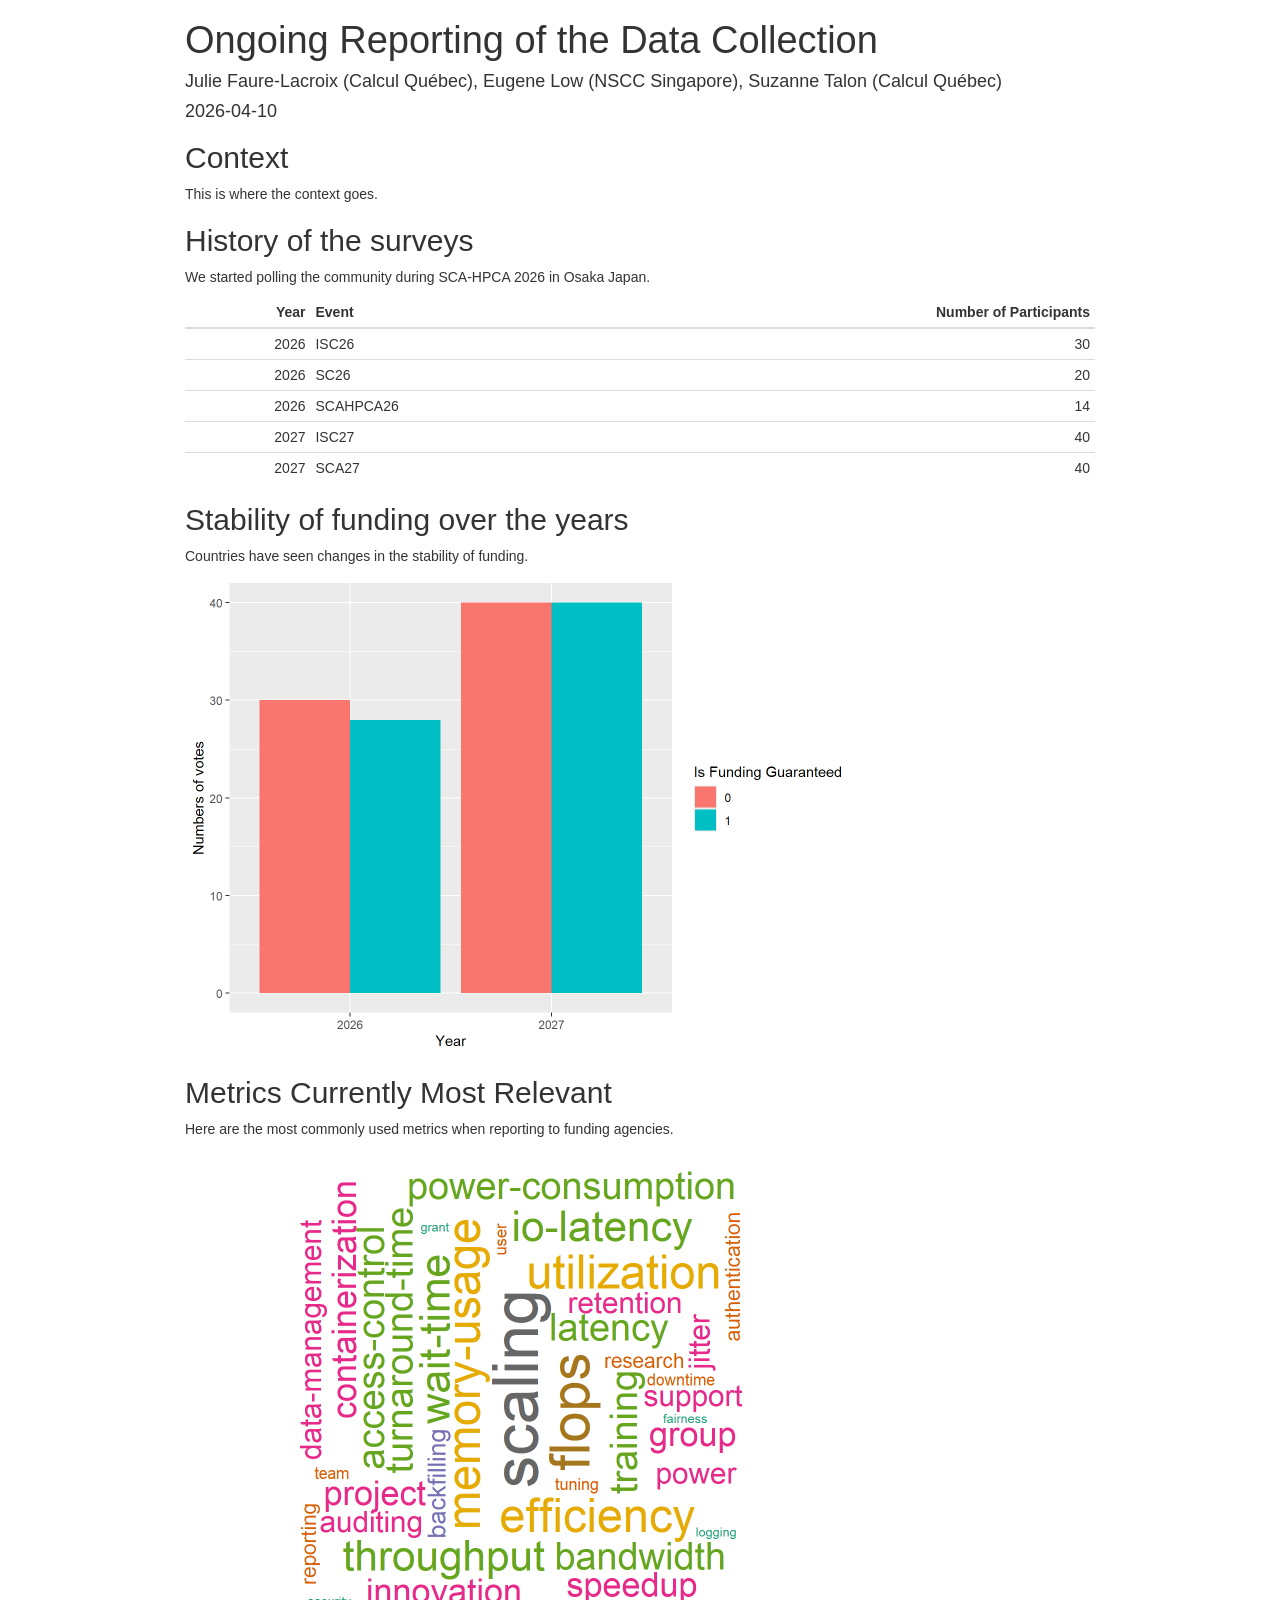
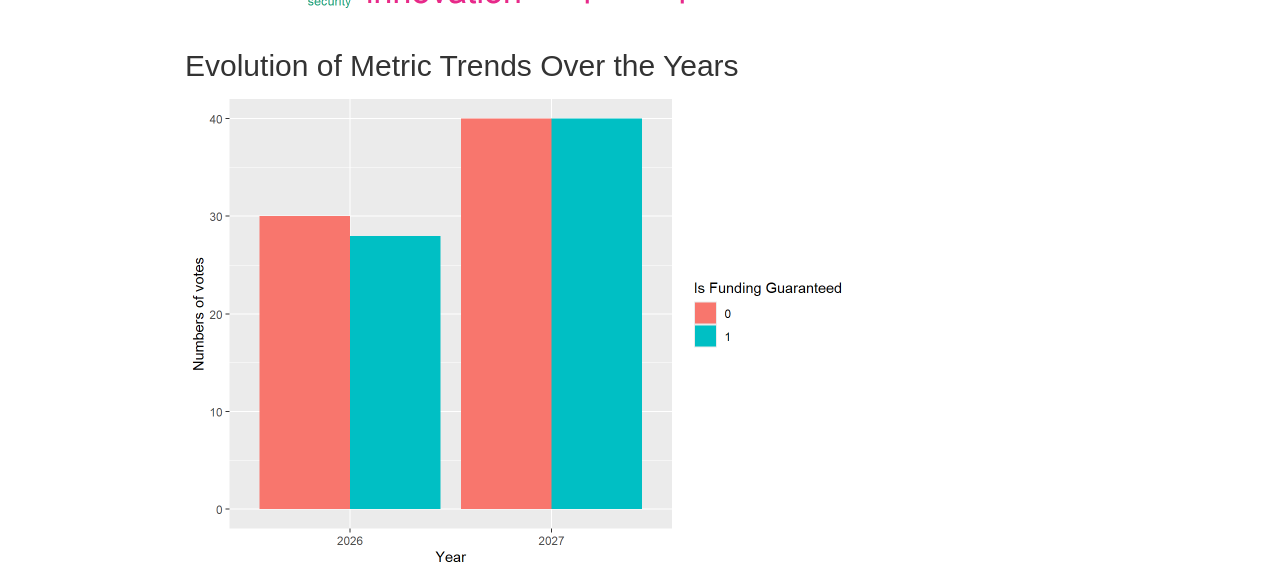
==== report.html @ c914210f "Create report.html report.html is automatically created when knitting the Rmarkdown file." ====
<!DOCTYPE html>

<html>

<head>

<meta charset="utf-8" />
<meta name="generator" content="pandoc" />
<meta http-equiv="X-UA-Compatible" content="IE=EDGE" />


<meta name="author" content="Julie Faure-Lacroix (Calcul Québec), Eugene Low (NSCC Singapore), Suzanne Talon (Calcul Québec)" />

<meta name="date" content="2026-04-10" />

<title>Ongoing Reporting of the Data Collection</title>

<script>// Pandoc 2.9 adds attributes on both header and div. We remove the former (to
// be compatible with the behavior of Pandoc < 2.8).
document.addEventListener('DOMContentLoaded', function(e) {
  var hs = document.querySelectorAll("div.section[class*='level'] > :first-child");
  var i, h, a;
  for (i = 0; i < hs.length; i++) {
    h = hs[i];
    if (!/^h[1-6]$/i.test(h.tagName)) continue;  // it should be a header h1-h6
    a = h.attributes;
    while (a.length > 0) h.removeAttribute(a[0].name);
  }
});
</script>
<script>/*! jQuery v3.6.0 | (c) OpenJS Foundation and other contributors | jquery.org/license */
!function(e,t){"use strict";"object"==typeof module&&"object"==typeof module.exports?module.exports=e.document?t(e,!0):function(e){if(!e.document)throw new Error("jQuery requires a window with a document");return t(e)}:t(e)}("undefined"!=typeof window?window:this,function(C,e){"use strict";var t=[],r=Object.getPrototypeOf,s=t.slice,g=t.flat?function(e){return t.flat.call(e)}:function(e){return t.concat.apply([],e)},u=t.push,i=t.indexOf,n={},o=n.toString,v=n.hasOwnProperty,a=v.toString,l=a.call(Object),y={},m=function(e){return"function"==typeof e&&"number"!=typeof e.nodeType&&"function"!=typeof e.item},x=function(e){return null!=e&&e===e.window},E=C.document,c={type:!0,src:!0,nonce:!0,noModule:!0};function b(e,t,n){var r,i,o=(n=n||E).createElement("script");if(o.text=e,t)for(r in c)(i=t[r]||t.getAttribute&&t.getAttribute(r))&&o.setAttribute(r,i);n.head.appendChild(o).parentNode.removeChild(o)}function w(e){return null==e?e+"":"object"==typeof e||"function"==typeof e?n[o.call(e)]||"object":typeof e}var f="3.6.0",S=function(e,t){return new S.fn.init(e,t)};function p(e){var t=!!e&&"length"in e&&e.length,n=w(e);return!m(e)&&!x(e)&&("array"===n||0===t||"number"==typeof t&&0<t&&t-1 in e)}S.fn=S.prototype={jquery:f,constructor:S,length:0,toArray:function(){return s.call(this)},get:function(e){return null==e?s.call(this):e<0?this[e+this.length]:this[e]},pushStack:function(e){var t=S.merge(this.constructor(),e);return t.prevObject=this,t},each:function(e){return S.each(this,e)},map:function(n){return this.pushStack(S.map(this,function(e,t){return n.call(e,t,e)}))},slice:function(){return this.pushStack(s.apply(this,arguments))},first:function(){return this.eq(0)},last:function(){return this.eq(-1)},even:function(){return this.pushStack(S.grep(this,function(e,t){return(t+1)%2}))},odd:function(){return this.pushStack(S.grep(this,function(e,t){return t%2}))},eq:function(e){var t=this.length,n=+e+(e<0?t:0);return this.pushStack(0<=n&&n<t?[this[n]]:[])},end:function(){return this.prevObject||this.constructor()},push:u,sort:t.sort,splice:t.splice},S.extend=S.fn.extend=function(){var e,t,n,r,i,o,a=arguments[0]||{},s=1,u=arguments.length,l=!1;for("boolean"==typeof a&&(l=a,a=arguments[s]||{},s++),"object"==typeof a||m(a)||(a={}),s===u&&(a=this,s--);s<u;s++)if(null!=(e=arguments[s]))for(t in e)r=e[t],"__proto__"!==t&&a!==r&&(l&&r&&(S.isPlainObject(r)||(i=Array.isArray(r)))?(n=a[t],o=i&&!Array.isArray(n)?[]:i||S.isPlainObject(n)?n:{},i=!1,a[t]=S.extend(l,o,r)):void 0!==r&&(a[t]=r));return a},S.extend({expando:"jQuery"+(f+Math.random()).replace(/\D/g,""),isReady:!0,error:function(e){throw new Error(e)},noop:function(){},isPlainObject:function(e){var t,n;return!(!e||"[object Object]"!==o.call(e))&&(!(t=r(e))||"function"==typeof(n=v.call(t,"constructor")&&t.constructor)&&a.call(n)===l)},isEmptyObject:function(e){var t;for(t in e)return!1;return!0},globalEval:function(e,t,n){b(e,{nonce:t&&t.nonce},n)},each:function(e,t){var n,r=0;if(p(e)){for(n=e.length;r<n;r++)if(!1===t.call(e[r],r,e[r]))break}else for(r in e)if(!1===t.call(e[r],r,e[r]))break;return e},makeArray:function(e,t){var n=t||[];return null!=e&&(p(Object(e))?S.merge(n,"string"==typeof e?[e]:e):u.call(n,e)),n},inArray:function(e,t,n){return null==t?-1:i.call(t,e,n)},merge:function(e,t){for(var n=+t.length,r=0,i=e.length;r<n;r++)e[i++]=t[r];return e.length=i,e},grep:function(e,t,n){for(var r=[],i=0,o=e.length,a=!n;i<o;i++)!t(e[i],i)!==a&&r.push(e[i]);return r},map:function(e,t,n){var r,i,o=0,a=[];if(p(e))for(r=e.length;o<r;o++)null!=(i=t(e[o],o,n))&&a.push(i);else for(o in e)null!=(i=t(e[o],o,n))&&a.push(i);return g(a)},guid:1,support:y}),"function"==typeof Symbol&&(S.fn[Symbol.iterator]=t[Symbol.iterator]),S.each("Boolean Number String Function Array Date RegExp Object Error Symbol".split(" "),function(e,t){n["[object "+t+"]"]=t.toLowerCase()});var d=function(n){var e,d,b,o,i,h,f,g,w,u,l,T,C,a,E,v,s,c,y,S="sizzle"+1*new Date,p=n.document,k=0,r=0,m=ue(),x=ue(),A=ue(),N=ue(),j=function(e,t){return e===t&&(l=!0),0},D={}.hasOwnProperty,t=[],q=t.pop,L=t.push,H=t.push,O=t.slice,P=function(e,t){for(var n=0,r=e.length;n<r;n++)if(e[n]===t)return n;return-1},R="checked|selected|async|autofocus|autoplay|controls|defer|disabled|hidden|ismap|loop|multiple|open|readonly|required|scoped",M="[\\x20\\t\\r\\n\\f]",I="(?:\\\\[\\da-fA-F]{1,6}"+M+"?|\\\\[^\\r\\n\\f]|[\\w-]|[^\0-\\x7f])+",W="\\["+M+"*("+I+")(?:"+M+"*([*^$|!~]?=)"+M+"*(?:'((?:\\\\.|[^\\\\'])*)'|\"((?:\\\\.|[^\\\\\"])*)\"|("+I+"))|)"+M+"*\\]",F=":("+I+")(?:\\((('((?:\\\\.|[^\\\\'])*)'|\"((?:\\\\.|[^\\\\\"])*)\")|((?:\\\\.|[^\\\\()[\\]]|"+W+")*)|.*)\\)|)",B=new RegExp(M+"+","g"),$=new RegExp("^"+M+"+|((?:^|[^\\\\])(?:\\\\.)*)"+M+"+$","g"),_=new RegExp("^"+M+"*,"+M+"*"),z=new RegExp("^"+M+"*([>+~]|"+M+")"+M+"*"),U=new RegExp(M+"|>"),X=new RegExp(F),V=new RegExp("^"+I+"$"),G={ID:new RegExp("^#("+I+")"),CLASS:new RegExp("^\\.("+I+")"),TAG:new RegExp("^("+I+"|[*])"),ATTR:new RegExp("^"+W),PSEUDO:new RegExp("^"+F),CHILD:new RegExp("^:(only|first|last|nth|nth-last)-(child|of-type)(?:\\("+M+"*(even|odd|(([+-]|)(\\d*)n|)"+M+"*(?:([+-]|)"+M+"*(\\d+)|))"+M+"*\\)|)","i"),bool:new RegExp("^(?:"+R+")$","i"),needsContext:new RegExp("^"+M+"*[>+~]|:(even|odd|eq|gt|lt|nth|first|last)(?:\\("+M+"*((?:-\\d)?\\d*)"+M+"*\\)|)(?=[^-]|$)","i")},Y=/HTML$/i,Q=/^(?:input|select|textarea|button)$/i,J=/^h\d$/i,K=/^[^{]+\{\s*\[native \w/,Z=/^(?:#([\w-]+)|(\w+)|\.([\w-]+))$/,ee=/[+~]/,te=new RegExp("\\\\[\\da-fA-F]{1,6}"+M+"?|\\\\([^\\r\\n\\f])","g"),ne=function(e,t){var n="0x"+e.slice(1)-65536;return t||(n<0?String.fromCharCode(n+65536):String.fromCharCode(n>>10|55296,1023&n|56320))},re=/([\0-\x1f\x7f]|^-?\d)|^-$|[^\0-\x1f\x7f-\uFFFF\w-]/g,ie=function(e,t){return t?"\0"===e?"\ufffd":e.slice(0,-1)+"\\"+e.charCodeAt(e.length-1).toString(16)+" ":"\\"+e},oe=function(){T()},ae=be(function(e){return!0===e.disabled&&"fieldset"===e.nodeName.toLowerCase()},{dir:"parentNode",next:"legend"});try{H.apply(t=O.call(p.childNodes),p.childNodes),t[p.childNodes.length].nodeType}catch(e){H={apply:t.length?function(e,t){L.apply(e,O.call(t))}:function(e,t){var n=e.length,r=0;while(e[n++]=t[r++]);e.length=n-1}}}function se(t,e,n,r){var i,o,a,s,u,l,c,f=e&&e.ownerDocument,p=e?e.nodeType:9;if(n=n||[],"string"!=typeof t||!t||1!==p&&9!==p&&11!==p)return n;if(!r&&(T(e),e=e||C,E)){if(11!==p&&(u=Z.exec(t)))if(i=u[1]){if(9===p){if(!(a=e.getElementById(i)))return n;if(a.id===i)return n.push(a),n}else if(f&&(a=f.getElementById(i))&&y(e,a)&&a.id===i)return n.push(a),n}else{if(u[2])return H.apply(n,e.getElementsByTagName(t)),n;if((i=u[3])&&d.getElementsByClassName&&e.getElementsByClassName)return H.apply(n,e.getElementsByClassName(i)),n}if(d.qsa&&!N[t+" "]&&(!v||!v.test(t))&&(1!==p||"object"!==e.nodeName.toLowerCase())){if(c=t,f=e,1===p&&(U.test(t)||z.test(t))){(f=ee.test(t)&&ye(e.parentNode)||e)===e&&d.scope||((s=e.getAttribute("id"))?s=s.replace(re,ie):e.setAttribute("id",s=S)),o=(l=h(t)).length;while(o--)l[o]=(s?"#"+s:":scope")+" "+xe(l[o]);c=l.join(",")}try{return H.apply(n,f.querySelectorAll(c)),n}catch(e){N(t,!0)}finally{s===S&&e.removeAttribute("id")}}}return g(t.replace($,"$1"),e,n,r)}function ue(){var r=[];return function e(t,n){return r.push(t+" ")>b.cacheLength&&delete e[r.shift()],e[t+" "]=n}}function le(e){return e[S]=!0,e}function ce(e){var t=C.createElement("fieldset");try{return!!e(t)}catch(e){return!1}finally{t.parentNode&&t.parentNode.removeChild(t),t=null}}function fe(e,t){var n=e.split("|"),r=n.length;while(r--)b.attrHandle[n[r]]=t}function pe(e,t){var n=t&&e,r=n&&1===e.nodeType&&1===t.nodeType&&e.sourceIndex-t.sourceIndex;if(r)return r;if(n)while(n=n.nextSibling)if(n===t)return-1;return e?1:-1}function de(t){return function(e){return"input"===e.nodeName.toLowerCase()&&e.type===t}}function he(n){return function(e){var t=e.nodeName.toLowerCase();return("input"===t||"button"===t)&&e.type===n}}function ge(t){return function(e){return"form"in e?e.parentNode&&!1===e.disabled?"label"in e?"label"in e.parentNode?e.parentNode.disabled===t:e.disabled===t:e.isDisabled===t||e.isDisabled!==!t&&ae(e)===t:e.disabled===t:"label"in e&&e.disabled===t}}function ve(a){return le(function(o){return o=+o,le(function(e,t){var n,r=a([],e.length,o),i=r.length;while(i--)e[n=r[i]]&&(e[n]=!(t[n]=e[n]))})})}function ye(e){return e&&"undefined"!=typeof e.getElementsByTagName&&e}for(e in d=se.support={},i=se.isXML=function(e){var t=e&&e.namespaceURI,n=e&&(e.ownerDocument||e).documentElement;return!Y.test(t||n&&n.nodeName||"HTML")},T=se.setDocument=function(e){var t,n,r=e?e.ownerDocument||e:p;return r!=C&&9===r.nodeType&&r.documentElement&&(a=(C=r).documentElement,E=!i(C),p!=C&&(n=C.defaultView)&&n.top!==n&&(n.addEventListener?n.addEventListener("unload",oe,!1):n.attachEvent&&n.attachEvent("onunload",oe)),d.scope=ce(function(e){return a.appendChild(e).appendChild(C.createElement("div")),"undefined"!=typeof e.querySelectorAll&&!e.querySelectorAll(":scope fieldset div").length}),d.attributes=ce(function(e){return e.className="i",!e.getAttribute("className")}),d.getElementsByTagName=ce(function(e){return e.appendChild(C.createComment("")),!e.getElementsByTagName("*").length}),d.getElementsByClassName=K.test(C.getElementsByClassName),d.getById=ce(function(e){return a.appendChild(e).id=S,!C.getElementsByName||!C.getElementsByName(S).length}),d.getById?(b.filter.ID=function(e){var t=e.replace(te,ne);return function(e){return e.getAttribute("id")===t}},b.find.ID=function(e,t){if("undefined"!=typeof t.getElementById&&E){var n=t.getElementById(e);return n?[n]:[]}}):(b.filter.ID=function(e){var n=e.replace(te,ne);return function(e){var t="undefined"!=typeof e.getAttributeNode&&e.getAttributeNode("id");return t&&t.value===n}},b.find.ID=function(e,t){if("undefined"!=typeof t.getElementById&&E){var n,r,i,o=t.getElementById(e);if(o){if((n=o.getAttributeNode("id"))&&n.value===e)return[o];i=t.getElementsByName(e),r=0;while(o=i[r++])if((n=o.getAttributeNode("id"))&&n.value===e)return[o]}return[]}}),b.find.TAG=d.getElementsByTagName?function(e,t){return"undefined"!=typeof t.getElementsByTagName?t.getElementsByTagName(e):d.qsa?t.querySelectorAll(e):void 0}:function(e,t){var n,r=[],i=0,o=t.getElementsByTagName(e);if("*"===e){while(n=o[i++])1===n.nodeType&&r.push(n);return r}return o},b.find.CLASS=d.getElementsByClassName&&function(e,t){if("undefined"!=typeof t.getElementsByClassName&&E)return t.getElementsByClassName(e)},s=[],v=[],(d.qsa=K.test(C.querySelectorAll))&&(ce(function(e){var t;a.appendChild(e).innerHTML="<a id='"+S+"'></a><select id='"+S+"-\r\\' msallowcapture=''><option selected=''></option></select>",e.querySelectorAll("[msallowcapture^='']").length&&v.push("[*^$]="+M+"*(?:''|\"\")"),e.querySelectorAll("[selected]").length||v.push("\\["+M+"*(?:value|"+R+")"),e.querySelectorAll("[id~="+S+"-]").length||v.push("~="),(t=C.createElement("input")).setAttribute("name",""),e.appendChild(t),e.querySelectorAll("[name='']").length||v.push("\\["+M+"*name"+M+"*="+M+"*(?:''|\"\")"),e.querySelectorAll(":checked").length||v.push(":checked"),e.querySelectorAll("a#"+S+"+*").length||v.push(".#.+[+~]"),e.querySelectorAll("\\\f"),v.push("[\\r\\n\\f]")}),ce(function(e){e.innerHTML="<a href='' disabled='disabled'></a><select disabled='disabled'><option/></select>";var t=C.createElement("input");t.setAttribute("type","hidden"),e.appendChild(t).setAttribute("name","D"),e.querySelectorAll("[name=d]").length&&v.push("name"+M+"*[*^$|!~]?="),2!==e.querySelectorAll(":enabled").length&&v.push(":enabled",":disabled"),a.appendChild(e).disabled=!0,2!==e.querySelectorAll(":disabled").length&&v.push(":enabled",":disabled"),e.querySelectorAll("*,:x"),v.push(",.*:")})),(d.matchesSelector=K.test(c=a.matches||a.webkitMatchesSelector||a.mozMatchesSelector||a.oMatchesSelector||a.msMatchesSelector))&&ce(function(e){d.disconnectedMatch=c.call(e,"*"),c.call(e,"[s!='']:x"),s.push("!=",F)}),v=v.length&&new RegExp(v.join("|")),s=s.length&&new RegExp(s.join("|")),t=K.test(a.compareDocumentPosition),y=t||K.test(a.contains)?function(e,t){var n=9===e.nodeType?e.documentElement:e,r=t&&t.parentNode;return e===r||!(!r||1!==r.nodeType||!(n.contains?n.contains(r):e.compareDocumentPosition&&16&e.compareDocumentPosition(r)))}:function(e,t){if(t)while(t=t.parentNode)if(t===e)return!0;return!1},j=t?function(e,t){if(e===t)return l=!0,0;var n=!e.compareDocumentPosition-!t.compareDocumentPosition;return n||(1&(n=(e.ownerDocument||e)==(t.ownerDocument||t)?e.compareDocumentPosition(t):1)||!d.sortDetached&&t.compareDocumentPosition(e)===n?e==C||e.ownerDocument==p&&y(p,e)?-1:t==C||t.ownerDocument==p&&y(p,t)?1:u?P(u,e)-P(u,t):0:4&n?-1:1)}:function(e,t){if(e===t)return l=!0,0;var n,r=0,i=e.parentNode,o=t.parentNode,a=[e],s=[t];if(!i||!o)return e==C?-1:t==C?1:i?-1:o?1:u?P(u,e)-P(u,t):0;if(i===o)return pe(e,t);n=e;while(n=n.parentNode)a.unshift(n);n=t;while(n=n.parentNode)s.unshift(n);while(a[r]===s[r])r++;return r?pe(a[r],s[r]):a[r]==p?-1:s[r]==p?1:0}),C},se.matches=function(e,t){return se(e,null,null,t)},se.matchesSelector=function(e,t){if(T(e),d.matchesSelector&&E&&!N[t+" "]&&(!s||!s.test(t))&&(!v||!v.test(t)))try{var n=c.call(e,t);if(n||d.disconnectedMatch||e.document&&11!==e.document.nodeType)return n}catch(e){N(t,!0)}return 0<se(t,C,null,[e]).length},se.contains=function(e,t){return(e.ownerDocument||e)!=C&&T(e),y(e,t)},se.attr=function(e,t){(e.ownerDocument||e)!=C&&T(e);var n=b.attrHandle[t.toLowerCase()],r=n&&D.call(b.attrHandle,t.toLowerCase())?n(e,t,!E):void 0;return void 0!==r?r:d.attributes||!E?e.getAttribute(t):(r=e.getAttributeNode(t))&&r.specified?r.value:null},se.escape=function(e){return(e+"").replace(re,ie)},se.error=function(e){throw new Error("Syntax error, unrecognized expression: "+e)},se.uniqueSort=function(e){var t,n=[],r=0,i=0;if(l=!d.detectDuplicates,u=!d.sortStable&&e.slice(0),e.sort(j),l){while(t=e[i++])t===e[i]&&(r=n.push(i));while(r--)e.splice(n[r],1)}return u=null,e},o=se.getText=function(e){var t,n="",r=0,i=e.nodeType;if(i){if(1===i||9===i||11===i){if("string"==typeof e.textContent)return e.textContent;for(e=e.firstChild;e;e=e.nextSibling)n+=o(e)}else if(3===i||4===i)return e.nodeValue}else while(t=e[r++])n+=o(t);return n},(b=se.selectors={cacheLength:50,createPseudo:le,match:G,attrHandle:{},find:{},relative:{">":{dir:"parentNode",first:!0}," ":{dir:"parentNode"},"+":{dir:"previousSibling",first:!0},"~":{dir:"previousSibling"}},preFilter:{ATTR:function(e){return e[1]=e[1].replace(te,ne),e[3]=(e[3]||e[4]||e[5]||"").replace(te,ne),"~="===e[2]&&(e[3]=" "+e[3]+" "),e.slice(0,4)},CHILD:function(e){return e[1]=e[1].toLowerCase(),"nth"===e[1].slice(0,3)?(e[3]||se.error(e[0]),e[4]=+(e[4]?e[5]+(e[6]||1):2*("even"===e[3]||"odd"===e[3])),e[5]=+(e[7]+e[8]||"odd"===e[3])):e[3]&&se.error(e[0]),e},PSEUDO:function(e){var t,n=!e[6]&&e[2];return G.CHILD.test(e[0])?null:(e[3]?e[2]=e[4]||e[5]||"":n&&X.test(n)&&(t=h(n,!0))&&(t=n.indexOf(")",n.length-t)-n.length)&&(e[0]=e[0].slice(0,t),e[2]=n.slice(0,t)),e.slice(0,3))}},filter:{TAG:function(e){var t=e.replace(te,ne).toLowerCase();return"*"===e?function(){return!0}:function(e){return e.nodeName&&e.nodeName.toLowerCase()===t}},CLASS:function(e){var t=m[e+" "];return t||(t=new RegExp("(^|"+M+")"+e+"("+M+"|$)"))&&m(e,function(e){return t.test("string"==typeof e.className&&e.className||"undefined"!=typeof e.getAttribute&&e.getAttribute("class")||"")})},ATTR:function(n,r,i){return function(e){var t=se.attr(e,n);return null==t?"!="===r:!r||(t+="","="===r?t===i:"!="===r?t!==i:"^="===r?i&&0===t.indexOf(i):"*="===r?i&&-1<t.indexOf(i):"$="===r?i&&t.slice(-i.length)===i:"~="===r?-1<(" "+t.replace(B," ")+" ").indexOf(i):"|="===r&&(t===i||t.slice(0,i.length+1)===i+"-"))}},CHILD:function(h,e,t,g,v){var y="nth"!==h.slice(0,3),m="last"!==h.slice(-4),x="of-type"===e;return 1===g&&0===v?function(e){return!!e.parentNode}:function(e,t,n){var r,i,o,a,s,u,l=y!==m?"nextSibling":"previousSibling",c=e.parentNode,f=x&&e.nodeName.toLowerCase(),p=!n&&!x,d=!1;if(c){if(y){while(l){a=e;while(a=a[l])if(x?a.nodeName.toLowerCase()===f:1===a.nodeType)return!1;u=l="only"===h&&!u&&"nextSibling"}return!0}if(u=[m?c.firstChild:c.lastChild],m&&p){d=(s=(r=(i=(o=(a=c)[S]||(a[S]={}))[a.uniqueID]||(o[a.uniqueID]={}))[h]||[])[0]===k&&r[1])&&r[2],a=s&&c.childNodes[s];while(a=++s&&a&&a[l]||(d=s=0)||u.pop())if(1===a.nodeType&&++d&&a===e){i[h]=[k,s,d];break}}else if(p&&(d=s=(r=(i=(o=(a=e)[S]||(a[S]={}))[a.uniqueID]||(o[a.uniqueID]={}))[h]||[])[0]===k&&r[1]),!1===d)while(a=++s&&a&&a[l]||(d=s=0)||u.pop())if((x?a.nodeName.toLowerCase()===f:1===a.nodeType)&&++d&&(p&&((i=(o=a[S]||(a[S]={}))[a.uniqueID]||(o[a.uniqueID]={}))[h]=[k,d]),a===e))break;return(d-=v)===g||d%g==0&&0<=d/g}}},PSEUDO:function(e,o){var t,a=b.pseudos[e]||b.setFilters[e.toLowerCase()]||se.error("unsupported pseudo: "+e);return a[S]?a(o):1<a.length?(t=[e,e,"",o],b.setFilters.hasOwnProperty(e.toLowerCase())?le(function(e,t){var n,r=a(e,o),i=r.length;while(i--)e[n=P(e,r[i])]=!(t[n]=r[i])}):function(e){return a(e,0,t)}):a}},pseudos:{not:le(function(e){var r=[],i=[],s=f(e.replace($,"$1"));return s[S]?le(function(e,t,n,r){var i,o=s(e,null,r,[]),a=e.length;while(a--)(i=o[a])&&(e[a]=!(t[a]=i))}):function(e,t,n){return r[0]=e,s(r,null,n,i),r[0]=null,!i.pop()}}),has:le(function(t){return function(e){return 0<se(t,e).length}}),contains:le(function(t){return t=t.replace(te,ne),function(e){return-1<(e.textContent||o(e)).indexOf(t)}}),lang:le(function(n){return V.test(n||"")||se.error("unsupported lang: "+n),n=n.replace(te,ne).toLowerCase(),function(e){var t;do{if(t=E?e.lang:e.getAttribute("xml:lang")||e.getAttribute("lang"))return(t=t.toLowerCase())===n||0===t.indexOf(n+"-")}while((e=e.parentNode)&&1===e.nodeType);return!1}}),target:function(e){var t=n.location&&n.location.hash;return t&&t.slice(1)===e.id},root:function(e){return e===a},focus:function(e){return e===C.activeElement&&(!C.hasFocus||C.hasFocus())&&!!(e.type||e.href||~e.tabIndex)},enabled:ge(!1),disabled:ge(!0),checked:function(e){var t=e.nodeName.toLowerCase();return"input"===t&&!!e.checked||"option"===t&&!!e.selected},selected:function(e){return e.parentNode&&e.parentNode.selectedIndex,!0===e.selected},empty:function(e){for(e=e.firstChild;e;e=e.nextSibling)if(e.nodeType<6)return!1;return!0},parent:function(e){return!b.pseudos.empty(e)},header:function(e){return J.test(e.nodeName)},input:function(e){return Q.test(e.nodeName)},button:function(e){var t=e.nodeName.toLowerCase();return"input"===t&&"button"===e.type||"button"===t},text:function(e){var t;return"input"===e.nodeName.toLowerCase()&&"text"===e.type&&(null==(t=e.getAttribute("type"))||"text"===t.toLowerCase())},first:ve(function(){return[0]}),last:ve(function(e,t){return[t-1]}),eq:ve(function(e,t,n){return[n<0?n+t:n]}),even:ve(function(e,t){for(var n=0;n<t;n+=2)e.push(n);return e}),odd:ve(function(e,t){for(var n=1;n<t;n+=2)e.push(n);return e}),lt:ve(function(e,t,n){for(var r=n<0?n+t:t<n?t:n;0<=--r;)e.push(r);return e}),gt:ve(function(e,t,n){for(var r=n<0?n+t:n;++r<t;)e.push(r);return e})}}).pseudos.nth=b.pseudos.eq,{radio:!0,checkbox:!0,file:!0,password:!0,image:!0})b.pseudos[e]=de(e);for(e in{submit:!0,reset:!0})b.pseudos[e]=he(e);function me(){}function xe(e){for(var t=0,n=e.length,r="";t<n;t++)r+=e[t].value;return r}function be(s,e,t){var u=e.dir,l=e.next,c=l||u,f=t&&"parentNode"===c,p=r++;return e.first?function(e,t,n){while(e=e[u])if(1===e.nodeType||f)return s(e,t,n);return!1}:function(e,t,n){var r,i,o,a=[k,p];if(n){while(e=e[u])if((1===e.nodeType||f)&&s(e,t,n))return!0}else while(e=e[u])if(1===e.nodeType||f)if(i=(o=e[S]||(e[S]={}))[e.uniqueID]||(o[e.uniqueID]={}),l&&l===e.nodeName.toLowerCase())e=e[u]||e;else{if((r=i[c])&&r[0]===k&&r[1]===p)return a[2]=r[2];if((i[c]=a)[2]=s(e,t,n))return!0}return!1}}function we(i){return 1<i.length?function(e,t,n){var r=i.length;while(r--)if(!i[r](e,t,n))return!1;return!0}:i[0]}function Te(e,t,n,r,i){for(var o,a=[],s=0,u=e.length,l=null!=t;s<u;s++)(o=e[s])&&(n&&!n(o,r,i)||(a.push(o),l&&t.push(s)));return a}function Ce(d,h,g,v,y,e){return v&&!v[S]&&(v=Ce(v)),y&&!y[S]&&(y=Ce(y,e)),le(function(e,t,n,r){var i,o,a,s=[],u=[],l=t.length,c=e||function(e,t,n){for(var r=0,i=t.length;r<i;r++)se(e,t[r],n);return n}(h||"*",n.nodeType?[n]:n,[]),f=!d||!e&&h?c:Te(c,s,d,n,r),p=g?y||(e?d:l||v)?[]:t:f;if(g&&g(f,p,n,r),v){i=Te(p,u),v(i,[],n,r),o=i.length;while(o--)(a=i[o])&&(p[u[o]]=!(f[u[o]]=a))}if(e){if(y||d){if(y){i=[],o=p.length;while(o--)(a=p[o])&&i.push(f[o]=a);y(null,p=[],i,r)}o=p.length;while(o--)(a=p[o])&&-1<(i=y?P(e,a):s[o])&&(e[i]=!(t[i]=a))}}else p=Te(p===t?p.splice(l,p.length):p),y?y(null,t,p,r):H.apply(t,p)})}function Ee(e){for(var i,t,n,r=e.length,o=b.relative[e[0].type],a=o||b.relative[" "],s=o?1:0,u=be(function(e){return e===i},a,!0),l=be(function(e){return-1<P(i,e)},a,!0),c=[function(e,t,n){var r=!o&&(n||t!==w)||((i=t).nodeType?u(e,t,n):l(e,t,n));return i=null,r}];s<r;s++)if(t=b.relative[e[s].type])c=[be(we(c),t)];else{if((t=b.filter[e[s].type].apply(null,e[s].matches))[S]){for(n=++s;n<r;n++)if(b.relative[e[n].type])break;return Ce(1<s&&we(c),1<s&&xe(e.slice(0,s-1).concat({value:" "===e[s-2].type?"*":""})).replace($,"$1"),t,s<n&&Ee(e.slice(s,n)),n<r&&Ee(e=e.slice(n)),n<r&&xe(e))}c.push(t)}return we(c)}return me.prototype=b.filters=b.pseudos,b.setFilters=new me,h=se.tokenize=function(e,t){var n,r,i,o,a,s,u,l=x[e+" "];if(l)return t?0:l.slice(0);a=e,s=[],u=b.preFilter;while(a){for(o in n&&!(r=_.exec(a))||(r&&(a=a.slice(r[0].length)||a),s.push(i=[])),n=!1,(r=z.exec(a))&&(n=r.shift(),i.push({value:n,type:r[0].replace($," ")}),a=a.slice(n.length)),b.filter)!(r=G[o].exec(a))||u[o]&&!(r=u[o](r))||(n=r.shift(),i.push({value:n,type:o,matches:r}),a=a.slice(n.length));if(!n)break}return t?a.length:a?se.error(e):x(e,s).slice(0)},f=se.compile=function(e,t){var n,v,y,m,x,r,i=[],o=[],a=A[e+" "];if(!a){t||(t=h(e)),n=t.length;while(n--)(a=Ee(t[n]))[S]?i.push(a):o.push(a);(a=A(e,(v=o,m=0<(y=i).length,x=0<v.length,r=function(e,t,n,r,i){var o,a,s,u=0,l="0",c=e&&[],f=[],p=w,d=e||x&&b.find.TAG("*",i),h=k+=null==p?1:Math.random()||.1,g=d.length;for(i&&(w=t==C||t||i);l!==g&&null!=(o=d[l]);l++){if(x&&o){a=0,t||o.ownerDocument==C||(T(o),n=!E);while(s=v[a++])if(s(o,t||C,n)){r.push(o);break}i&&(k=h)}m&&((o=!s&&o)&&u--,e&&c.push(o))}if(u+=l,m&&l!==u){a=0;while(s=y[a++])s(c,f,t,n);if(e){if(0<u)while(l--)c[l]||f[l]||(f[l]=q.call(r));f=Te(f)}H.apply(r,f),i&&!e&&0<f.length&&1<u+y.length&&se.uniqueSort(r)}return i&&(k=h,w=p),c},m?le(r):r))).selector=e}return a},g=se.select=function(e,t,n,r){var i,o,a,s,u,l="function"==typeof e&&e,c=!r&&h(e=l.selector||e);if(n=n||[],1===c.length){if(2<(o=c[0]=c[0].slice(0)).length&&"ID"===(a=o[0]).type&&9===t.nodeType&&E&&b.relative[o[1].type]){if(!(t=(b.find.ID(a.matches[0].replace(te,ne),t)||[])[0]))return n;l&&(t=t.parentNode),e=e.slice(o.shift().value.length)}i=G.needsContext.test(e)?0:o.length;while(i--){if(a=o[i],b.relative[s=a.type])break;if((u=b.find[s])&&(r=u(a.matches[0].replace(te,ne),ee.test(o[0].type)&&ye(t.parentNode)||t))){if(o.splice(i,1),!(e=r.length&&xe(o)))return H.apply(n,r),n;break}}}return(l||f(e,c))(r,t,!E,n,!t||ee.test(e)&&ye(t.parentNode)||t),n},d.sortStable=S.split("").sort(j).join("")===S,d.detectDuplicates=!!l,T(),d.sortDetached=ce(function(e){return 1&e.compareDocumentPosition(C.createElement("fieldset"))}),ce(function(e){return e.innerHTML="<a href='#'></a>","#"===e.firstChild.getAttribute("href")})||fe("type|href|height|width",function(e,t,n){if(!n)return e.getAttribute(t,"type"===t.toLowerCase()?1:2)}),d.attributes&&ce(function(e){return e.innerHTML="<input/>",e.firstChild.setAttribute("value",""),""===e.firstChild.getAttribute("value")})||fe("value",function(e,t,n){if(!n&&"input"===e.nodeName.toLowerCase())return e.defaultValue}),ce(function(e){return null==e.getAttribute("disabled")})||fe(R,function(e,t,n){var r;if(!n)return!0===e[t]?t.toLowerCase():(r=e.getAttributeNode(t))&&r.specified?r.value:null}),se}(C);S.find=d,S.expr=d.selectors,S.expr[":"]=S.expr.pseudos,S.uniqueSort=S.unique=d.uniqueSort,S.text=d.getText,S.isXMLDoc=d.isXML,S.contains=d.contains,S.escapeSelector=d.escape;var h=function(e,t,n){var r=[],i=void 0!==n;while((e=e[t])&&9!==e.nodeType)if(1===e.nodeType){if(i&&S(e).is(n))break;r.push(e)}return r},T=function(e,t){for(var n=[];e;e=e.nextSibling)1===e.nodeType&&e!==t&&n.push(e);return n},k=S.expr.match.needsContext;function A(e,t){return e.nodeName&&e.nodeName.toLowerCase()===t.toLowerCase()}var N=/^<([a-z][^\/\0>:\x20\t\r\n\f]*)[\x20\t\r\n\f]*\/?>(?:<\/\1>|)$/i;function j(e,n,r){return m(n)?S.grep(e,function(e,t){return!!n.call(e,t,e)!==r}):n.nodeType?S.grep(e,function(e){return e===n!==r}):"string"!=typeof n?S.grep(e,function(e){return-1<i.call(n,e)!==r}):S.filter(n,e,r)}S.filter=function(e,t,n){var r=t[0];return n&&(e=":not("+e+")"),1===t.length&&1===r.nodeType?S.find.matchesSelector(r,e)?[r]:[]:S.find.matches(e,S.grep(t,function(e){return 1===e.nodeType}))},S.fn.extend({find:function(e){var t,n,r=this.length,i=this;if("string"!=typeof e)return this.pushStack(S(e).filter(function(){for(t=0;t<r;t++)if(S.contains(i[t],this))return!0}));for(n=this.pushStack([]),t=0;t<r;t++)S.find(e,i[t],n);return 1<r?S.uniqueSort(n):n},filter:function(e){return this.pushStack(j(this,e||[],!1))},not:function(e){return this.pushStack(j(this,e||[],!0))},is:function(e){return!!j(this,"string"==typeof e&&k.test(e)?S(e):e||[],!1).length}});var D,q=/^(?:\s*(<[\w\W]+>)[^>]*|#([\w-]+))$/;(S.fn.init=function(e,t,n){var r,i;if(!e)return this;if(n=n||D,"string"==typeof e){if(!(r="<"===e[0]&&">"===e[e.length-1]&&3<=e.length?[null,e,null]:q.exec(e))||!r[1]&&t)return!t||t.jquery?(t||n).find(e):this.constructor(t).find(e);if(r[1]){if(t=t instanceof S?t[0]:t,S.merge(this,S.parseHTML(r[1],t&&t.nodeType?t.ownerDocument||t:E,!0)),N.test(r[1])&&S.isPlainObject(t))for(r in t)m(this[r])?this[r](t[r]):this.attr(r,t[r]);return this}return(i=E.getElementById(r[2]))&&(this[0]=i,this.length=1),this}return e.nodeType?(this[0]=e,this.length=1,this):m(e)?void 0!==n.ready?n.ready(e):e(S):S.makeArray(e,this)}).prototype=S.fn,D=S(E);var L=/^(?:parents|prev(?:Until|All))/,H={children:!0,contents:!0,next:!0,prev:!0};function O(e,t){while((e=e[t])&&1!==e.nodeType);return e}S.fn.extend({has:function(e){var t=S(e,this),n=t.length;return this.filter(function(){for(var e=0;e<n;e++)if(S.contains(this,t[e]))return!0})},closest:function(e,t){var n,r=0,i=this.length,o=[],a="string"!=typeof e&&S(e);if(!k.test(e))for(;r<i;r++)for(n=this[r];n&&n!==t;n=n.parentNode)if(n.nodeType<11&&(a?-1<a.index(n):1===n.nodeType&&S.find.matchesSelector(n,e))){o.push(n);break}return this.pushStack(1<o.length?S.uniqueSort(o):o)},index:function(e){return e?"string"==typeof e?i.call(S(e),this[0]):i.call(this,e.jquery?e[0]:e):this[0]&&this[0].parentNode?this.first().prevAll().length:-1},add:function(e,t){return this.pushStack(S.uniqueSort(S.merge(this.get(),S(e,t))))},addBack:function(e){return this.add(null==e?this.prevObject:this.prevObject.filter(e))}}),S.each({parent:function(e){var t=e.parentNode;return t&&11!==t.nodeType?t:null},parents:function(e){return h(e,"parentNode")},parentsUntil:function(e,t,n){return h(e,"parentNode",n)},next:function(e){return O(e,"nextSibling")},prev:function(e){return O(e,"previousSibling")},nextAll:function(e){return h(e,"nextSibling")},prevAll:function(e){return h(e,"previousSibling")},nextUntil:function(e,t,n){return h(e,"nextSibling",n)},prevUntil:function(e,t,n){return h(e,"previousSibling",n)},siblings:function(e){return T((e.parentNode||{}).firstChild,e)},children:function(e){return T(e.firstChild)},contents:function(e){return null!=e.contentDocument&&r(e.contentDocument)?e.contentDocument:(A(e,"template")&&(e=e.content||e),S.merge([],e.childNodes))}},function(r,i){S.fn[r]=function(e,t){var n=S.map(this,i,e);return"Until"!==r.slice(-5)&&(t=e),t&&"string"==typeof t&&(n=S.filter(t,n)),1<this.length&&(H[r]||S.uniqueSort(n),L.test(r)&&n.reverse()),this.pushStack(n)}});var P=/[^\x20\t\r\n\f]+/g;function R(e){return e}function M(e){throw e}function I(e,t,n,r){var i;try{e&&m(i=e.promise)?i.call(e).done(t).fail(n):e&&m(i=e.then)?i.call(e,t,n):t.apply(void 0,[e].slice(r))}catch(e){n.apply(void 0,[e])}}S.Callbacks=function(r){var e,n;r="string"==typeof r?(e=r,n={},S.each(e.match(P)||[],function(e,t){n[t]=!0}),n):S.extend({},r);var i,t,o,a,s=[],u=[],l=-1,c=function(){for(a=a||r.once,o=i=!0;u.length;l=-1){t=u.shift();while(++l<s.length)!1===s[l].apply(t[0],t[1])&&r.stopOnFalse&&(l=s.length,t=!1)}r.memory||(t=!1),i=!1,a&&(s=t?[]:"")},f={add:function(){return s&&(t&&!i&&(l=s.length-1,u.push(t)),function n(e){S.each(e,function(e,t){m(t)?r.unique&&f.has(t)||s.push(t):t&&t.length&&"string"!==w(t)&&n(t)})}(arguments),t&&!i&&c()),this},remove:function(){return S.each(arguments,function(e,t){var n;while(-1<(n=S.inArray(t,s,n)))s.splice(n,1),n<=l&&l--}),this},has:function(e){return e?-1<S.inArray(e,s):0<s.length},empty:function(){return s&&(s=[]),this},disable:function(){return a=u=[],s=t="",this},disabled:function(){return!s},lock:function(){return a=u=[],t||i||(s=t=""),this},locked:function(){return!!a},fireWith:function(e,t){return a||(t=[e,(t=t||[]).slice?t.slice():t],u.push(t),i||c()),this},fire:function(){return f.fireWith(this,arguments),this},fired:function(){return!!o}};return f},S.extend({Deferred:function(e){var o=[["notify","progress",S.Callbacks("memory"),S.Callbacks("memory"),2],["resolve","done",S.Callbacks("once memory"),S.Callbacks("once memory"),0,"resolved"],["reject","fail",S.Callbacks("once memory"),S.Callbacks("once memory"),1,"rejected"]],i="pending",a={state:function(){return i},always:function(){return s.done(arguments).fail(arguments),this},"catch":function(e){return a.then(null,e)},pipe:function(){var i=arguments;return S.Deferred(function(r){S.each(o,function(e,t){var n=m(i[t[4]])&&i[t[4]];s[t[1]](function(){var e=n&&n.apply(this,arguments);e&&m(e.promise)?e.promise().progress(r.notify).done(r.resolve).fail(r.reject):r[t[0]+"With"](this,n?[e]:arguments)})}),i=null}).promise()},then:function(t,n,r){var u=0;function l(i,o,a,s){return function(){var n=this,r=arguments,e=function(){var e,t;if(!(i<u)){if((e=a.apply(n,r))===o.promise())throw new TypeError("Thenable self-resolution");t=e&&("object"==typeof e||"function"==typeof e)&&e.then,m(t)?s?t.call(e,l(u,o,R,s),l(u,o,M,s)):(u++,t.call(e,l(u,o,R,s),l(u,o,M,s),l(u,o,R,o.notifyWith))):(a!==R&&(n=void 0,r=[e]),(s||o.resolveWith)(n,r))}},t=s?e:function(){try{e()}catch(e){S.Deferred.exceptionHook&&S.Deferred.exceptionHook(e,t.stackTrace),u<=i+1&&(a!==M&&(n=void 0,r=[e]),o.rejectWith(n,r))}};i?t():(S.Deferred.getStackHook&&(t.stackTrace=S.Deferred.getStackHook()),C.setTimeout(t))}}return S.Deferred(function(e){o[0][3].add(l(0,e,m(r)?r:R,e.notifyWith)),o[1][3].add(l(0,e,m(t)?t:R)),o[2][3].add(l(0,e,m(n)?n:M))}).promise()},promise:function(e){return null!=e?S.extend(e,a):a}},s={};return S.each(o,function(e,t){var n=t[2],r=t[5];a[t[1]]=n.add,r&&n.add(function(){i=r},o[3-e][2].disable,o[3-e][3].disable,o[0][2].lock,o[0][3].lock),n.add(t[3].fire),s[t[0]]=function(){return s[t[0]+"With"](this===s?void 0:this,arguments),this},s[t[0]+"With"]=n.fireWith}),a.promise(s),e&&e.call(s,s),s},when:function(e){var n=arguments.length,t=n,r=Array(t),i=s.call(arguments),o=S.Deferred(),a=function(t){return function(e){r[t]=this,i[t]=1<arguments.length?s.call(arguments):e,--n||o.resolveWith(r,i)}};if(n<=1&&(I(e,o.done(a(t)).resolve,o.reject,!n),"pending"===o.state()||m(i[t]&&i[t].then)))return o.then();while(t--)I(i[t],a(t),o.reject);return o.promise()}});var W=/^(Eval|Internal|Range|Reference|Syntax|Type|URI)Error$/;S.Deferred.exceptionHook=function(e,t){C.console&&C.console.warn&&e&&W.test(e.name)&&C.console.warn("jQuery.Deferred exception: "+e.message,e.stack,t)},S.readyException=function(e){C.setTimeout(function(){throw e})};var F=S.Deferred();function B(){E.removeEventListener("DOMContentLoaded",B),C.removeEventListener("load",B),S.ready()}S.fn.ready=function(e){return F.then(e)["catch"](function(e){S.readyException(e)}),this},S.extend({isReady:!1,readyWait:1,ready:function(e){(!0===e?--S.readyWait:S.isReady)||(S.isReady=!0)!==e&&0<--S.readyWait||F.resolveWith(E,[S])}}),S.ready.then=F.then,"complete"===E.readyState||"loading"!==E.readyState&&!E.documentElement.doScroll?C.setTimeout(S.ready):(E.addEventListener("DOMContentLoaded",B),C.addEventListener("load",B));var $=function(e,t,n,r,i,o,a){var s=0,u=e.length,l=null==n;if("object"===w(n))for(s in i=!0,n)$(e,t,s,n[s],!0,o,a);else if(void 0!==r&&(i=!0,m(r)||(a=!0),l&&(a?(t.call(e,r),t=null):(l=t,t=function(e,t,n){return l.call(S(e),n)})),t))for(;s<u;s++)t(e[s],n,a?r:r.call(e[s],s,t(e[s],n)));return i?e:l?t.call(e):u?t(e[0],n):o},_=/^-ms-/,z=/-([a-z])/g;function U(e,t){return t.toUpperCase()}function X(e){return e.replace(_,"ms-").replace(z,U)}var V=function(e){return 1===e.nodeType||9===e.nodeType||!+e.nodeType};function G(){this.expando=S.expando+G.uid++}G.uid=1,G.prototype={cache:function(e){var t=e[this.expando];return t||(t={},V(e)&&(e.nodeType?e[this.expando]=t:Object.defineProperty(e,this.expando,{value:t,configurable:!0}))),t},set:function(e,t,n){var r,i=this.cache(e);if("string"==typeof t)i[X(t)]=n;else for(r in t)i[X(r)]=t[r];return i},get:function(e,t){return void 0===t?this.cache(e):e[this.expando]&&e[this.expando][X(t)]},access:function(e,t,n){return void 0===t||t&&"string"==typeof t&&void 0===n?this.get(e,t):(this.set(e,t,n),void 0!==n?n:t)},remove:function(e,t){var n,r=e[this.expando];if(void 0!==r){if(void 0!==t){n=(t=Array.isArray(t)?t.map(X):(t=X(t))in r?[t]:t.match(P)||[]).length;while(n--)delete r[t[n]]}(void 0===t||S.isEmptyObject(r))&&(e.nodeType?e[this.expando]=void 0:delete e[this.expando])}},hasData:function(e){var t=e[this.expando];return void 0!==t&&!S.isEmptyObject(t)}};var Y=new G,Q=new G,J=/^(?:\{[\w\W]*\}|\[[\w\W]*\])$/,K=/[A-Z]/g;function Z(e,t,n){var r,i;if(void 0===n&&1===e.nodeType)if(r="data-"+t.replace(K,"-$&").toLowerCase(),"string"==typeof(n=e.getAttribute(r))){try{n="true"===(i=n)||"false"!==i&&("null"===i?null:i===+i+""?+i:J.test(i)?JSON.parse(i):i)}catch(e){}Q.set(e,t,n)}else n=void 0;return n}S.extend({hasData:function(e){return Q.hasData(e)||Y.hasData(e)},data:function(e,t,n){return Q.access(e,t,n)},removeData:function(e,t){Q.remove(e,t)},_data:function(e,t,n){return Y.access(e,t,n)},_removeData:function(e,t){Y.remove(e,t)}}),S.fn.extend({data:function(n,e){var t,r,i,o=this[0],a=o&&o.attributes;if(void 0===n){if(this.length&&(i=Q.get(o),1===o.nodeType&&!Y.get(o,"hasDataAttrs"))){t=a.length;while(t--)a[t]&&0===(r=a[t].name).indexOf("data-")&&(r=X(r.slice(5)),Z(o,r,i[r]));Y.set(o,"hasDataAttrs",!0)}return i}return"object"==typeof n?this.each(function(){Q.set(this,n)}):$(this,function(e){var t;if(o&&void 0===e)return void 0!==(t=Q.get(o,n))?t:void 0!==(t=Z(o,n))?t:void 0;this.each(function(){Q.set(this,n,e)})},null,e,1<arguments.length,null,!0)},removeData:function(e){return this.each(function(){Q.remove(this,e)})}}),S.extend({queue:function(e,t,n){var r;if(e)return t=(t||"fx")+"queue",r=Y.get(e,t),n&&(!r||Array.isArray(n)?r=Y.access(e,t,S.makeArray(n)):r.push(n)),r||[]},dequeue:function(e,t){t=t||"fx";var n=S.queue(e,t),r=n.length,i=n.shift(),o=S._queueHooks(e,t);"inprogress"===i&&(i=n.shift(),r--),i&&("fx"===t&&n.unshift("inprogress"),delete o.stop,i.call(e,function(){S.dequeue(e,t)},o)),!r&&o&&o.empty.fire()},_queueHooks:function(e,t){var n=t+"queueHooks";return Y.get(e,n)||Y.access(e,n,{empty:S.Callbacks("once memory").add(function(){Y.remove(e,[t+"queue",n])})})}}),S.fn.extend({queue:function(t,n){var e=2;return"string"!=typeof t&&(n=t,t="fx",e--),arguments.length<e?S.queue(this[0],t):void 0===n?this:this.each(function(){var e=S.queue(this,t,n);S._queueHooks(this,t),"fx"===t&&"inprogress"!==e[0]&&S.dequeue(this,t)})},dequeue:function(e){return this.each(function(){S.dequeue(this,e)})},clearQueue:function(e){return this.queue(e||"fx",[])},promise:function(e,t){var n,r=1,i=S.Deferred(),o=this,a=this.length,s=function(){--r||i.resolveWith(o,[o])};"string"!=typeof e&&(t=e,e=void 0),e=e||"fx";while(a--)(n=Y.get(o[a],e+"queueHooks"))&&n.empty&&(r++,n.empty.add(s));return s(),i.promise(t)}});var ee=/[+-]?(?:\d*\.|)\d+(?:[eE][+-]?\d+|)/.source,te=new RegExp("^(?:([+-])=|)("+ee+")([a-z%]*)$","i"),ne=["Top","Right","Bottom","Left"],re=E.documentElement,ie=function(e){return S.contains(e.ownerDocument,e)},oe={composed:!0};re.getRootNode&&(ie=function(e){return S.contains(e.ownerDocument,e)||e.getRootNode(oe)===e.ownerDocument});var ae=function(e,t){return"none"===(e=t||e).style.display||""===e.style.display&&ie(e)&&"none"===S.css(e,"display")};function se(e,t,n,r){var i,o,a=20,s=r?function(){return r.cur()}:function(){return S.css(e,t,"")},u=s(),l=n&&n[3]||(S.cssNumber[t]?"":"px"),c=e.nodeType&&(S.cssNumber[t]||"px"!==l&&+u)&&te.exec(S.css(e,t));if(c&&c[3]!==l){u/=2,l=l||c[3],c=+u||1;while(a--)S.style(e,t,c+l),(1-o)*(1-(o=s()/u||.5))<=0&&(a=0),c/=o;c*=2,S.style(e,t,c+l),n=n||[]}return n&&(c=+c||+u||0,i=n[1]?c+(n[1]+1)*n[2]:+n[2],r&&(r.unit=l,r.start=c,r.end=i)),i}var ue={};function le(e,t){for(var n,r,i,o,a,s,u,l=[],c=0,f=e.length;c<f;c++)(r=e[c]).style&&(n=r.style.display,t?("none"===n&&(l[c]=Y.get(r,"display")||null,l[c]||(r.style.display="")),""===r.style.display&&ae(r)&&(l[c]=(u=a=o=void 0,a=(i=r).ownerDocument,s=i.nodeName,(u=ue[s])||(o=a.body.appendChild(a.createElement(s)),u=S.css(o,"display"),o.parentNode.removeChild(o),"none"===u&&(u="block"),ue[s]=u)))):"none"!==n&&(l[c]="none",Y.set(r,"display",n)));for(c=0;c<f;c++)null!=l[c]&&(e[c].style.display=l[c]);return e}S.fn.extend({show:function(){return le(this,!0)},hide:function(){return le(this)},toggle:function(e){return"boolean"==typeof e?e?this.show():this.hide():this.each(function(){ae(this)?S(this).show():S(this).hide()})}});var ce,fe,pe=/^(?:checkbox|radio)$/i,de=/<([a-z][^\/\0>\x20\t\r\n\f]*)/i,he=/^$|^module$|\/(?:java|ecma)script/i;ce=E.createDocumentFragment().appendChild(E.createElement("div")),(fe=E.createElement("input")).setAttribute("type","radio"),fe.setAttribute("checked","checked"),fe.setAttribute("name","t"),ce.appendChild(fe),y.checkClone=ce.cloneNode(!0).cloneNode(!0).lastChild.checked,ce.innerHTML="<textarea>x</textarea>",y.noCloneChecked=!!ce.cloneNode(!0).lastChild.defaultValue,ce.innerHTML="<option></option>",y.option=!!ce.lastChild;var ge={thead:[1,"<table>","</table>"],col:[2,"<table><colgroup>","</colgroup></table>"],tr:[2,"<table><tbody>","</tbody></table>"],td:[3,"<table><tbody><tr>","</tr></tbody></table>"],_default:[0,"",""]};function ve(e,t){var n;return n="undefined"!=typeof e.getElementsByTagName?e.getElementsByTagName(t||"*"):"undefined"!=typeof e.querySelectorAll?e.querySelectorAll(t||"*"):[],void 0===t||t&&A(e,t)?S.merge([e],n):n}function ye(e,t){for(var n=0,r=e.length;n<r;n++)Y.set(e[n],"globalEval",!t||Y.get(t[n],"globalEval"))}ge.tbody=ge.tfoot=ge.colgroup=ge.caption=ge.thead,ge.th=ge.td,y.option||(ge.optgroup=ge.option=[1,"<select multiple='multiple'>","</select>"]);var me=/<|&#?\w+;/;function xe(e,t,n,r,i){for(var o,a,s,u,l,c,f=t.createDocumentFragment(),p=[],d=0,h=e.length;d<h;d++)if((o=e[d])||0===o)if("object"===w(o))S.merge(p,o.nodeType?[o]:o);else if(me.test(o)){a=a||f.appendChild(t.createElement("div")),s=(de.exec(o)||["",""])[1].toLowerCase(),u=ge[s]||ge._default,a.innerHTML=u[1]+S.htmlPrefilter(o)+u[2],c=u[0];while(c--)a=a.lastChild;S.merge(p,a.childNodes),(a=f.firstChild).textContent=""}else p.push(t.createTextNode(o));f.textContent="",d=0;while(o=p[d++])if(r&&-1<S.inArray(o,r))i&&i.push(o);else if(l=ie(o),a=ve(f.appendChild(o),"script"),l&&ye(a),n){c=0;while(o=a[c++])he.test(o.type||"")&&n.push(o)}return f}var be=/^([^.]*)(?:\.(.+)|)/;function we(){return!0}function Te(){return!1}function Ce(e,t){return e===function(){try{return E.activeElement}catch(e){}}()==("focus"===t)}function Ee(e,t,n,r,i,o){var a,s;if("object"==typeof t){for(s in"string"!=typeof n&&(r=r||n,n=void 0),t)Ee(e,s,n,r,t[s],o);return e}if(null==r&&null==i?(i=n,r=n=void 0):null==i&&("string"==typeof n?(i=r,r=void 0):(i=r,r=n,n=void 0)),!1===i)i=Te;else if(!i)return e;return 1===o&&(a=i,(i=function(e){return S().off(e),a.apply(this,arguments)}).guid=a.guid||(a.guid=S.guid++)),e.each(function(){S.event.add(this,t,i,r,n)})}function Se(e,i,o){o?(Y.set(e,i,!1),S.event.add(e,i,{namespace:!1,handler:function(e){var t,n,r=Y.get(this,i);if(1&e.isTrigger&&this[i]){if(r.length)(S.event.special[i]||{}).delegateType&&e.stopPropagation();else if(r=s.call(arguments),Y.set(this,i,r),t=o(this,i),this[i](),r!==(n=Y.get(this,i))||t?Y.set(this,i,!1):n={},r!==n)return e.stopImmediatePropagation(),e.preventDefault(),n&&n.value}else r.length&&(Y.set(this,i,{value:S.event.trigger(S.extend(r[0],S.Event.prototype),r.slice(1),this)}),e.stopImmediatePropagation())}})):void 0===Y.get(e,i)&&S.event.add(e,i,we)}S.event={global:{},add:function(t,e,n,r,i){var o,a,s,u,l,c,f,p,d,h,g,v=Y.get(t);if(V(t)){n.handler&&(n=(o=n).handler,i=o.selector),i&&S.find.matchesSelector(re,i),n.guid||(n.guid=S.guid++),(u=v.events)||(u=v.events=Object.create(null)),(a=v.handle)||(a=v.handle=function(e){return"undefined"!=typeof S&&S.event.triggered!==e.type?S.event.dispatch.apply(t,arguments):void 0}),l=(e=(e||"").match(P)||[""]).length;while(l--)d=g=(s=be.exec(e[l])||[])[1],h=(s[2]||"").split(".").sort(),d&&(f=S.event.special[d]||{},d=(i?f.delegateType:f.bindType)||d,f=S.event.special[d]||{},c=S.extend({type:d,origType:g,data:r,handler:n,guid:n.guid,selector:i,needsContext:i&&S.expr.match.needsContext.test(i),namespace:h.join(".")},o),(p=u[d])||((p=u[d]=[]).delegateCount=0,f.setup&&!1!==f.setup.call(t,r,h,a)||t.addEventListener&&t.addEventListener(d,a)),f.add&&(f.add.call(t,c),c.handler.guid||(c.handler.guid=n.guid)),i?p.splice(p.delegateCount++,0,c):p.push(c),S.event.global[d]=!0)}},remove:function(e,t,n,r,i){var o,a,s,u,l,c,f,p,d,h,g,v=Y.hasData(e)&&Y.get(e);if(v&&(u=v.events)){l=(t=(t||"").match(P)||[""]).length;while(l--)if(d=g=(s=be.exec(t[l])||[])[1],h=(s[2]||"").split(".").sort(),d){f=S.event.special[d]||{},p=u[d=(r?f.delegateType:f.bindType)||d]||[],s=s[2]&&new RegExp("(^|\\.)"+h.join("\\.(?:.*\\.|)")+"(\\.|$)"),a=o=p.length;while(o--)c=p[o],!i&&g!==c.origType||n&&n.guid!==c.guid||s&&!s.test(c.namespace)||r&&r!==c.selector&&("**"!==r||!c.selector)||(p.splice(o,1),c.selector&&p.delegateCount--,f.remove&&f.remove.call(e,c));a&&!p.length&&(f.teardown&&!1!==f.teardown.call(e,h,v.handle)||S.removeEvent(e,d,v.handle),delete u[d])}else for(d in u)S.event.remove(e,d+t[l],n,r,!0);S.isEmptyObject(u)&&Y.remove(e,"handle events")}},dispatch:function(e){var t,n,r,i,o,a,s=new Array(arguments.length),u=S.event.fix(e),l=(Y.get(this,"events")||Object.create(null))[u.type]||[],c=S.event.special[u.type]||{};for(s[0]=u,t=1;t<arguments.length;t++)s[t]=arguments[t];if(u.delegateTarget=this,!c.preDispatch||!1!==c.preDispatch.call(this,u)){a=S.event.handlers.call(this,u,l),t=0;while((i=a[t++])&&!u.isPropagationStopped()){u.currentTarget=i.elem,n=0;while((o=i.handlers[n++])&&!u.isImmediatePropagationStopped())u.rnamespace&&!1!==o.namespace&&!u.rnamespace.test(o.namespace)||(u.handleObj=o,u.data=o.data,void 0!==(r=((S.event.special[o.origType]||{}).handle||o.handler).apply(i.elem,s))&&!1===(u.result=r)&&(u.preventDefault(),u.stopPropagation()))}return c.postDispatch&&c.postDispatch.call(this,u),u.result}},handlers:function(e,t){var n,r,i,o,a,s=[],u=t.delegateCount,l=e.target;if(u&&l.nodeType&&!("click"===e.type&&1<=e.button))for(;l!==this;l=l.parentNode||this)if(1===l.nodeType&&("click"!==e.type||!0!==l.disabled)){for(o=[],a={},n=0;n<u;n++)void 0===a[i=(r=t[n]).selector+" "]&&(a[i]=r.needsContext?-1<S(i,this).index(l):S.find(i,this,null,[l]).length),a[i]&&o.push(r);o.length&&s.push({elem:l,handlers:o})}return l=this,u<t.length&&s.push({elem:l,handlers:t.slice(u)}),s},addProp:function(t,e){Object.defineProperty(S.Event.prototype,t,{enumerable:!0,configurable:!0,get:m(e)?function(){if(this.originalEvent)return e(this.originalEvent)}:function(){if(this.originalEvent)return this.originalEvent[t]},set:function(e){Object.defineProperty(this,t,{enumerable:!0,configurable:!0,writable:!0,value:e})}})},fix:function(e){return e[S.expando]?e:new S.Event(e)},special:{load:{noBubble:!0},click:{setup:function(e){var t=this||e;return pe.test(t.type)&&t.click&&A(t,"input")&&Se(t,"click",we),!1},trigger:function(e){var t=this||e;return pe.test(t.type)&&t.click&&A(t,"input")&&Se(t,"click"),!0},_default:function(e){var t=e.target;return pe.test(t.type)&&t.click&&A(t,"input")&&Y.get(t,"click")||A(t,"a")}},beforeunload:{postDispatch:function(e){void 0!==e.result&&e.originalEvent&&(e.originalEvent.returnValue=e.result)}}}},S.removeEvent=function(e,t,n){e.removeEventListener&&e.removeEventListener(t,n)},S.Event=function(e,t){if(!(this instanceof S.Event))return new S.Event(e,t);e&&e.type?(this.originalEvent=e,this.type=e.type,this.isDefaultPrevented=e.defaultPrevented||void 0===e.defaultPrevented&&!1===e.returnValue?we:Te,this.target=e.target&&3===e.target.nodeType?e.target.parentNode:e.target,this.currentTarget=e.currentTarget,this.relatedTarget=e.relatedTarget):this.type=e,t&&S.extend(this,t),this.timeStamp=e&&e.timeStamp||Date.now(),this[S.expando]=!0},S.Event.prototype={constructor:S.Event,isDefaultPrevented:Te,isPropagationStopped:Te,isImmediatePropagationStopped:Te,isSimulated:!1,preventDefault:function(){var e=this.originalEvent;this.isDefaultPrevented=we,e&&!this.isSimulated&&e.preventDefault()},stopPropagation:function(){var e=this.originalEvent;this.isPropagationStopped=we,e&&!this.isSimulated&&e.stopPropagation()},stopImmediatePropagation:function(){var e=this.originalEvent;this.isImmediatePropagationStopped=we,e&&!this.isSimulated&&e.stopImmediatePropagation(),this.stopPropagation()}},S.each({altKey:!0,bubbles:!0,cancelable:!0,changedTouches:!0,ctrlKey:!0,detail:!0,eventPhase:!0,metaKey:!0,pageX:!0,pageY:!0,shiftKey:!0,view:!0,"char":!0,code:!0,charCode:!0,key:!0,keyCode:!0,button:!0,buttons:!0,clientX:!0,clientY:!0,offsetX:!0,offsetY:!0,pointerId:!0,pointerType:!0,screenX:!0,screenY:!0,targetTouches:!0,toElement:!0,touches:!0,which:!0},S.event.addProp),S.each({focus:"focusin",blur:"focusout"},function(e,t){S.event.special[e]={setup:function(){return Se(this,e,Ce),!1},trigger:function(){return Se(this,e),!0},_default:function(){return!0},delegateType:t}}),S.each({mouseenter:"mouseover",mouseleave:"mouseout",pointerenter:"pointerover",pointerleave:"pointerout"},function(e,i){S.event.special[e]={delegateType:i,bindType:i,handle:function(e){var t,n=e.relatedTarget,r=e.handleObj;return n&&(n===this||S.contains(this,n))||(e.type=r.origType,t=r.handler.apply(this,arguments),e.type=i),t}}}),S.fn.extend({on:function(e,t,n,r){return Ee(this,e,t,n,r)},one:function(e,t,n,r){return Ee(this,e,t,n,r,1)},off:function(e,t,n){var r,i;if(e&&e.preventDefault&&e.handleObj)return r=e.handleObj,S(e.delegateTarget).off(r.namespace?r.origType+"."+r.namespace:r.origType,r.selector,r.handler),this;if("object"==typeof e){for(i in e)this.off(i,t,e[i]);return this}return!1!==t&&"function"!=typeof t||(n=t,t=void 0),!1===n&&(n=Te),this.each(function(){S.event.remove(this,e,n,t)})}});var ke=/<script|<style|<link/i,Ae=/checked\s*(?:[^=]|=\s*.checked.)/i,Ne=/^\s*<!(?:\[CDATA\[|--)|(?:\]\]|--)>\s*$/g;function je(e,t){return A(e,"table")&&A(11!==t.nodeType?t:t.firstChild,"tr")&&S(e).children("tbody")[0]||e}function De(e){return e.type=(null!==e.getAttribute("type"))+"/"+e.type,e}function qe(e){return"true/"===(e.type||"").slice(0,5)?e.type=e.type.slice(5):e.removeAttribute("type"),e}function Le(e,t){var n,r,i,o,a,s;if(1===t.nodeType){if(Y.hasData(e)&&(s=Y.get(e).events))for(i in Y.remove(t,"handle events"),s)for(n=0,r=s[i].length;n<r;n++)S.event.add(t,i,s[i][n]);Q.hasData(e)&&(o=Q.access(e),a=S.extend({},o),Q.set(t,a))}}function He(n,r,i,o){r=g(r);var e,t,a,s,u,l,c=0,f=n.length,p=f-1,d=r[0],h=m(d);if(h||1<f&&"string"==typeof d&&!y.checkClone&&Ae.test(d))return n.each(function(e){var t=n.eq(e);h&&(r[0]=d.call(this,e,t.html())),He(t,r,i,o)});if(f&&(t=(e=xe(r,n[0].ownerDocument,!1,n,o)).firstChild,1===e.childNodes.length&&(e=t),t||o)){for(s=(a=S.map(ve(e,"script"),De)).length;c<f;c++)u=e,c!==p&&(u=S.clone(u,!0,!0),s&&S.merge(a,ve(u,"script"))),i.call(n[c],u,c);if(s)for(l=a[a.length-1].ownerDocument,S.map(a,qe),c=0;c<s;c++)u=a[c],he.test(u.type||"")&&!Y.access(u,"globalEval")&&S.contains(l,u)&&(u.src&&"module"!==(u.type||"").toLowerCase()?S._evalUrl&&!u.noModule&&S._evalUrl(u.src,{nonce:u.nonce||u.getAttribute("nonce")},l):b(u.textContent.replace(Ne,""),u,l))}return n}function Oe(e,t,n){for(var r,i=t?S.filter(t,e):e,o=0;null!=(r=i[o]);o++)n||1!==r.nodeType||S.cleanData(ve(r)),r.parentNode&&(n&&ie(r)&&ye(ve(r,"script")),r.parentNode.removeChild(r));return e}S.extend({htmlPrefilter:function(e){return e},clone:function(e,t,n){var r,i,o,a,s,u,l,c=e.cloneNode(!0),f=ie(e);if(!(y.noCloneChecked||1!==e.nodeType&&11!==e.nodeType||S.isXMLDoc(e)))for(a=ve(c),r=0,i=(o=ve(e)).length;r<i;r++)s=o[r],u=a[r],void 0,"input"===(l=u.nodeName.toLowerCase())&&pe.test(s.type)?u.checked=s.checked:"input"!==l&&"textarea"!==l||(u.defaultValue=s.defaultValue);if(t)if(n)for(o=o||ve(e),a=a||ve(c),r=0,i=o.length;r<i;r++)Le(o[r],a[r]);else Le(e,c);return 0<(a=ve(c,"script")).length&&ye(a,!f&&ve(e,"script")),c},cleanData:function(e){for(var t,n,r,i=S.event.special,o=0;void 0!==(n=e[o]);o++)if(V(n)){if(t=n[Y.expando]){if(t.events)for(r in t.events)i[r]?S.event.remove(n,r):S.removeEvent(n,r,t.handle);n[Y.expando]=void 0}n[Q.expando]&&(n[Q.expando]=void 0)}}}),S.fn.extend({detach:function(e){return Oe(this,e,!0)},remove:function(e){return Oe(this,e)},text:function(e){return $(this,function(e){return void 0===e?S.text(this):this.empty().each(function(){1!==this.nodeType&&11!==this.nodeType&&9!==this.nodeType||(this.textContent=e)})},null,e,arguments.length)},append:function(){return He(this,arguments,function(e){1!==this.nodeType&&11!==this.nodeType&&9!==this.nodeType||je(this,e).appendChild(e)})},prepend:function(){return He(this,arguments,function(e){if(1===this.nodeType||11===this.nodeType||9===this.nodeType){var t=je(this,e);t.insertBefore(e,t.firstChild)}})},before:function(){return He(this,arguments,function(e){this.parentNode&&this.parentNode.insertBefore(e,this)})},after:function(){return He(this,arguments,function(e){this.parentNode&&this.parentNode.insertBefore(e,this.nextSibling)})},empty:function(){for(var e,t=0;null!=(e=this[t]);t++)1===e.nodeType&&(S.cleanData(ve(e,!1)),e.textContent="");return this},clone:function(e,t){return e=null!=e&&e,t=null==t?e:t,this.map(function(){return S.clone(this,e,t)})},html:function(e){return $(this,function(e){var t=this[0]||{},n=0,r=this.length;if(void 0===e&&1===t.nodeType)return t.innerHTML;if("string"==typeof e&&!ke.test(e)&&!ge[(de.exec(e)||["",""])[1].toLowerCase()]){e=S.htmlPrefilter(e);try{for(;n<r;n++)1===(t=this[n]||{}).nodeType&&(S.cleanData(ve(t,!1)),t.innerHTML=e);t=0}catch(e){}}t&&this.empty().append(e)},null,e,arguments.length)},replaceWith:function(){var n=[];return He(this,arguments,function(e){var t=this.parentNode;S.inArray(this,n)<0&&(S.cleanData(ve(this)),t&&t.replaceChild(e,this))},n)}}),S.each({appendTo:"append",prependTo:"prepend",insertBefore:"before",insertAfter:"after",replaceAll:"replaceWith"},function(e,a){S.fn[e]=function(e){for(var t,n=[],r=S(e),i=r.length-1,o=0;o<=i;o++)t=o===i?this:this.clone(!0),S(r[o])[a](t),u.apply(n,t.get());return this.pushStack(n)}});var Pe=new RegExp("^("+ee+")(?!px)[a-z%]+$","i"),Re=function(e){var t=e.ownerDocument.defaultView;return t&&t.opener||(t=C),t.getComputedStyle(e)},Me=function(e,t,n){var r,i,o={};for(i in t)o[i]=e.style[i],e.style[i]=t[i];for(i in r=n.call(e),t)e.style[i]=o[i];return r},Ie=new RegExp(ne.join("|"),"i");function We(e,t,n){var r,i,o,a,s=e.style;return(n=n||Re(e))&&(""!==(a=n.getPropertyValue(t)||n[t])||ie(e)||(a=S.style(e,t)),!y.pixelBoxStyles()&&Pe.test(a)&&Ie.test(t)&&(r=s.width,i=s.minWidth,o=s.maxWidth,s.minWidth=s.maxWidth=s.width=a,a=n.width,s.width=r,s.minWidth=i,s.maxWidth=o)),void 0!==a?a+"":a}function Fe(e,t){return{get:function(){if(!e())return(this.get=t).apply(this,arguments);delete this.get}}}!function(){function e(){if(l){u.style.cssText="position:absolute;left:-11111px;width:60px;margin-top:1px;padding:0;border:0",l.style.cssText="position:relative;display:block;box-sizing:border-box;overflow:scroll;margin:auto;border:1px;padding:1px;width:60%;top:1%",re.appendChild(u).appendChild(l);var e=C.getComputedStyle(l);n="1%"!==e.top,s=12===t(e.marginLeft),l.style.right="60%",o=36===t(e.right),r=36===t(e.width),l.style.position="absolute",i=12===t(l.offsetWidth/3),re.removeChild(u),l=null}}function t(e){return Math.round(parseFloat(e))}var n,r,i,o,a,s,u=E.createElement("div"),l=E.createElement("div");l.style&&(l.style.backgroundClip="content-box",l.cloneNode(!0).style.backgroundClip="",y.clearCloneStyle="content-box"===l.style.backgroundClip,S.extend(y,{boxSizingReliable:function(){return e(),r},pixelBoxStyles:function(){return e(),o},pixelPosition:function(){return e(),n},reliableMarginLeft:function(){return e(),s},scrollboxSize:function(){return e(),i},reliableTrDimensions:function(){var e,t,n,r;return null==a&&(e=E.createElement("table"),t=E.createElement("tr"),n=E.createElement("div"),e.style.cssText="position:absolute;left:-11111px;border-collapse:separate",t.style.cssText="border:1px solid",t.style.height="1px",n.style.height="9px",n.style.display="block",re.appendChild(e).appendChild(t).appendChild(n),r=C.getComputedStyle(t),a=parseInt(r.height,10)+parseInt(r.borderTopWidth,10)+parseInt(r.borderBottomWidth,10)===t.offsetHeight,re.removeChild(e)),a}}))}();var Be=["Webkit","Moz","ms"],$e=E.createElement("div").style,_e={};function ze(e){var t=S.cssProps[e]||_e[e];return t||(e in $e?e:_e[e]=function(e){var t=e[0].toUpperCase()+e.slice(1),n=Be.length;while(n--)if((e=Be[n]+t)in $e)return e}(e)||e)}var Ue=/^(none|table(?!-c[ea]).+)/,Xe=/^--/,Ve={position:"absolute",visibility:"hidden",display:"block"},Ge={letterSpacing:"0",fontWeight:"400"};function Ye(e,t,n){var r=te.exec(t);return r?Math.max(0,r[2]-(n||0))+(r[3]||"px"):t}function Qe(e,t,n,r,i,o){var a="width"===t?1:0,s=0,u=0;if(n===(r?"border":"content"))return 0;for(;a<4;a+=2)"margin"===n&&(u+=S.css(e,n+ne[a],!0,i)),r?("content"===n&&(u-=S.css(e,"padding"+ne[a],!0,i)),"margin"!==n&&(u-=S.css(e,"border"+ne[a]+"Width",!0,i))):(u+=S.css(e,"padding"+ne[a],!0,i),"padding"!==n?u+=S.css(e,"border"+ne[a]+"Width",!0,i):s+=S.css(e,"border"+ne[a]+"Width",!0,i));return!r&&0<=o&&(u+=Math.max(0,Math.ceil(e["offset"+t[0].toUpperCase()+t.slice(1)]-o-u-s-.5))||0),u}function Je(e,t,n){var r=Re(e),i=(!y.boxSizingReliable()||n)&&"border-box"===S.css(e,"boxSizing",!1,r),o=i,a=We(e,t,r),s="offset"+t[0].toUpperCase()+t.slice(1);if(Pe.test(a)){if(!n)return a;a="auto"}return(!y.boxSizingReliable()&&i||!y.reliableTrDimensions()&&A(e,"tr")||"auto"===a||!parseFloat(a)&&"inline"===S.css(e,"display",!1,r))&&e.getClientRects().length&&(i="border-box"===S.css(e,"boxSizing",!1,r),(o=s in e)&&(a=e[s])),(a=parseFloat(a)||0)+Qe(e,t,n||(i?"border":"content"),o,r,a)+"px"}function Ke(e,t,n,r,i){return new Ke.prototype.init(e,t,n,r,i)}S.extend({cssHooks:{opacity:{get:function(e,t){if(t){var n=We(e,"opacity");return""===n?"1":n}}}},cssNumber:{animationIterationCount:!0,columnCount:!0,fillOpacity:!0,flexGrow:!0,flexShrink:!0,fontWeight:!0,gridArea:!0,gridColumn:!0,gridColumnEnd:!0,gridColumnStart:!0,gridRow:!0,gridRowEnd:!0,gridRowStart:!0,lineHeight:!0,opacity:!0,order:!0,orphans:!0,widows:!0,zIndex:!0,zoom:!0},cssProps:{},style:function(e,t,n,r){if(e&&3!==e.nodeType&&8!==e.nodeType&&e.style){var i,o,a,s=X(t),u=Xe.test(t),l=e.style;if(u||(t=ze(s)),a=S.cssHooks[t]||S.cssHooks[s],void 0===n)return a&&"get"in a&&void 0!==(i=a.get(e,!1,r))?i:l[t];"string"===(o=typeof n)&&(i=te.exec(n))&&i[1]&&(n=se(e,t,i),o="number"),null!=n&&n==n&&("number"!==o||u||(n+=i&&i[3]||(S.cssNumber[s]?"":"px")),y.clearCloneStyle||""!==n||0!==t.indexOf("background")||(l[t]="inherit"),a&&"set"in a&&void 0===(n=a.set(e,n,r))||(u?l.setProperty(t,n):l[t]=n))}},css:function(e,t,n,r){var i,o,a,s=X(t);return Xe.test(t)||(t=ze(s)),(a=S.cssHooks[t]||S.cssHooks[s])&&"get"in a&&(i=a.get(e,!0,n)),void 0===i&&(i=We(e,t,r)),"normal"===i&&t in Ge&&(i=Ge[t]),""===n||n?(o=parseFloat(i),!0===n||isFinite(o)?o||0:i):i}}),S.each(["height","width"],function(e,u){S.cssHooks[u]={get:function(e,t,n){if(t)return!Ue.test(S.css(e,"display"))||e.getClientRects().length&&e.getBoundingClientRect().width?Je(e,u,n):Me(e,Ve,function(){return Je(e,u,n)})},set:function(e,t,n){var r,i=Re(e),o=!y.scrollboxSize()&&"absolute"===i.position,a=(o||n)&&"border-box"===S.css(e,"boxSizing",!1,i),s=n?Qe(e,u,n,a,i):0;return a&&o&&(s-=Math.ceil(e["offset"+u[0].toUpperCase()+u.slice(1)]-parseFloat(i[u])-Qe(e,u,"border",!1,i)-.5)),s&&(r=te.exec(t))&&"px"!==(r[3]||"px")&&(e.style[u]=t,t=S.css(e,u)),Ye(0,t,s)}}}),S.cssHooks.marginLeft=Fe(y.reliableMarginLeft,function(e,t){if(t)return(parseFloat(We(e,"marginLeft"))||e.getBoundingClientRect().left-Me(e,{marginLeft:0},function(){return e.getBoundingClientRect().left}))+"px"}),S.each({margin:"",padding:"",border:"Width"},function(i,o){S.cssHooks[i+o]={expand:function(e){for(var t=0,n={},r="string"==typeof e?e.split(" "):[e];t<4;t++)n[i+ne[t]+o]=r[t]||r[t-2]||r[0];return n}},"margin"!==i&&(S.cssHooks[i+o].set=Ye)}),S.fn.extend({css:function(e,t){return $(this,function(e,t,n){var r,i,o={},a=0;if(Array.isArray(t)){for(r=Re(e),i=t.length;a<i;a++)o[t[a]]=S.css(e,t[a],!1,r);return o}return void 0!==n?S.style(e,t,n):S.css(e,t)},e,t,1<arguments.length)}}),((S.Tween=Ke).prototype={constructor:Ke,init:function(e,t,n,r,i,o){this.elem=e,this.prop=n,this.easing=i||S.easing._default,this.options=t,this.start=this.now=this.cur(),this.end=r,this.unit=o||(S.cssNumber[n]?"":"px")},cur:function(){var e=Ke.propHooks[this.prop];return e&&e.get?e.get(this):Ke.propHooks._default.get(this)},run:function(e){var t,n=Ke.propHooks[this.prop];return this.options.duration?this.pos=t=S.easing[this.easing](e,this.options.duration*e,0,1,this.options.duration):this.pos=t=e,this.now=(this.end-this.start)*t+this.start,this.options.step&&this.options.step.call(this.elem,this.now,this),n&&n.set?n.set(this):Ke.propHooks._default.set(this),this}}).init.prototype=Ke.prototype,(Ke.propHooks={_default:{get:function(e){var t;return 1!==e.elem.nodeType||null!=e.elem[e.prop]&&null==e.elem.style[e.prop]?e.elem[e.prop]:(t=S.css(e.elem,e.prop,""))&&"auto"!==t?t:0},set:function(e){S.fx.step[e.prop]?S.fx.step[e.prop](e):1!==e.elem.nodeType||!S.cssHooks[e.prop]&&null==e.elem.style[ze(e.prop)]?e.elem[e.prop]=e.now:S.style(e.elem,e.prop,e.now+e.unit)}}}).scrollTop=Ke.propHooks.scrollLeft={set:function(e){e.elem.nodeType&&e.elem.parentNode&&(e.elem[e.prop]=e.now)}},S.easing={linear:function(e){return e},swing:function(e){return.5-Math.cos(e*Math.PI)/2},_default:"swing"},S.fx=Ke.prototype.init,S.fx.step={};var Ze,et,tt,nt,rt=/^(?:toggle|show|hide)$/,it=/queueHooks$/;function ot(){et&&(!1===E.hidden&&C.requestAnimationFrame?C.requestAnimationFrame(ot):C.setTimeout(ot,S.fx.interval),S.fx.tick())}function at(){return C.setTimeout(function(){Ze=void 0}),Ze=Date.now()}function st(e,t){var n,r=0,i={height:e};for(t=t?1:0;r<4;r+=2-t)i["margin"+(n=ne[r])]=i["padding"+n]=e;return t&&(i.opacity=i.width=e),i}function ut(e,t,n){for(var r,i=(lt.tweeners[t]||[]).concat(lt.tweeners["*"]),o=0,a=i.length;o<a;o++)if(r=i[o].call(n,t,e))return r}function lt(o,e,t){var n,a,r=0,i=lt.prefilters.length,s=S.Deferred().always(function(){delete u.elem}),u=function(){if(a)return!1;for(var e=Ze||at(),t=Math.max(0,l.startTime+l.duration-e),n=1-(t/l.duration||0),r=0,i=l.tweens.length;r<i;r++)l.tweens[r].run(n);return s.notifyWith(o,[l,n,t]),n<1&&i?t:(i||s.notifyWith(o,[l,1,0]),s.resolveWith(o,[l]),!1)},l=s.promise({elem:o,props:S.extend({},e),opts:S.extend(!0,{specialEasing:{},easing:S.easing._default},t),originalProperties:e,originalOptions:t,startTime:Ze||at(),duration:t.duration,tweens:[],createTween:function(e,t){var n=S.Tween(o,l.opts,e,t,l.opts.specialEasing[e]||l.opts.easing);return l.tweens.push(n),n},stop:function(e){var t=0,n=e?l.tweens.length:0;if(a)return this;for(a=!0;t<n;t++)l.tweens[t].run(1);return e?(s.notifyWith(o,[l,1,0]),s.resolveWith(o,[l,e])):s.rejectWith(o,[l,e]),this}}),c=l.props;for(!function(e,t){var n,r,i,o,a;for(n in e)if(i=t[r=X(n)],o=e[n],Array.isArray(o)&&(i=o[1],o=e[n]=o[0]),n!==r&&(e[r]=o,delete e[n]),(a=S.cssHooks[r])&&"expand"in a)for(n in o=a.expand(o),delete e[r],o)n in e||(e[n]=o[n],t[n]=i);else t[r]=i}(c,l.opts.specialEasing);r<i;r++)if(n=lt.prefilters[r].call(l,o,c,l.opts))return m(n.stop)&&(S._queueHooks(l.elem,l.opts.queue).stop=n.stop.bind(n)),n;return S.map(c,ut,l),m(l.opts.start)&&l.opts.start.call(o,l),l.progress(l.opts.progress).done(l.opts.done,l.opts.complete).fail(l.opts.fail).always(l.opts.always),S.fx.timer(S.extend(u,{elem:o,anim:l,queue:l.opts.queue})),l}S.Animation=S.extend(lt,{tweeners:{"*":[function(e,t){var n=this.createTween(e,t);return se(n.elem,e,te.exec(t),n),n}]},tweener:function(e,t){m(e)?(t=e,e=["*"]):e=e.match(P);for(var n,r=0,i=e.length;r<i;r++)n=e[r],lt.tweeners[n]=lt.tweeners[n]||[],lt.tweeners[n].unshift(t)},prefilters:[function(e,t,n){var r,i,o,a,s,u,l,c,f="width"in t||"height"in t,p=this,d={},h=e.style,g=e.nodeType&&ae(e),v=Y.get(e,"fxshow");for(r in n.queue||(null==(a=S._queueHooks(e,"fx")).unqueued&&(a.unqueued=0,s=a.empty.fire,a.empty.fire=function(){a.unqueued||s()}),a.unqueued++,p.always(function(){p.always(function(){a.unqueued--,S.queue(e,"fx").length||a.empty.fire()})})),t)if(i=t[r],rt.test(i)){if(delete t[r],o=o||"toggle"===i,i===(g?"hide":"show")){if("show"!==i||!v||void 0===v[r])continue;g=!0}d[r]=v&&v[r]||S.style(e,r)}if((u=!S.isEmptyObject(t))||!S.isEmptyObject(d))for(r in f&&1===e.nodeType&&(n.overflow=[h.overflow,h.overflowX,h.overflowY],null==(l=v&&v.display)&&(l=Y.get(e,"display")),"none"===(c=S.css(e,"display"))&&(l?c=l:(le([e],!0),l=e.style.display||l,c=S.css(e,"display"),le([e]))),("inline"===c||"inline-block"===c&&null!=l)&&"none"===S.css(e,"float")&&(u||(p.done(function(){h.display=l}),null==l&&(c=h.display,l="none"===c?"":c)),h.display="inline-block")),n.overflow&&(h.overflow="hidden",p.always(function(){h.overflow=n.overflow[0],h.overflowX=n.overflow[1],h.overflowY=n.overflow[2]})),u=!1,d)u||(v?"hidden"in v&&(g=v.hidden):v=Y.access(e,"fxshow",{display:l}),o&&(v.hidden=!g),g&&le([e],!0),p.done(function(){for(r in g||le([e]),Y.remove(e,"fxshow"),d)S.style(e,r,d[r])})),u=ut(g?v[r]:0,r,p),r in v||(v[r]=u.start,g&&(u.end=u.start,u.start=0))}],prefilter:function(e,t){t?lt.prefilters.unshift(e):lt.prefilters.push(e)}}),S.speed=function(e,t,n){var r=e&&"object"==typeof e?S.extend({},e):{complete:n||!n&&t||m(e)&&e,duration:e,easing:n&&t||t&&!m(t)&&t};return S.fx.off?r.duration=0:"number"!=typeof r.duration&&(r.duration in S.fx.speeds?r.duration=S.fx.speeds[r.duration]:r.duration=S.fx.speeds._default),null!=r.queue&&!0!==r.queue||(r.queue="fx"),r.old=r.complete,r.complete=function(){m(r.old)&&r.old.call(this),r.queue&&S.dequeue(this,r.queue)},r},S.fn.extend({fadeTo:function(e,t,n,r){return this.filter(ae).css("opacity",0).show().end().animate({opacity:t},e,n,r)},animate:function(t,e,n,r){var i=S.isEmptyObject(t),o=S.speed(e,n,r),a=function(){var e=lt(this,S.extend({},t),o);(i||Y.get(this,"finish"))&&e.stop(!0)};return a.finish=a,i||!1===o.queue?this.each(a):this.queue(o.queue,a)},stop:function(i,e,o){var a=function(e){var t=e.stop;delete e.stop,t(o)};return"string"!=typeof i&&(o=e,e=i,i=void 0),e&&this.queue(i||"fx",[]),this.each(function(){var e=!0,t=null!=i&&i+"queueHooks",n=S.timers,r=Y.get(this);if(t)r[t]&&r[t].stop&&a(r[t]);else for(t in r)r[t]&&r[t].stop&&it.test(t)&&a(r[t]);for(t=n.length;t--;)n[t].elem!==this||null!=i&&n[t].queue!==i||(n[t].anim.stop(o),e=!1,n.splice(t,1));!e&&o||S.dequeue(this,i)})},finish:function(a){return!1!==a&&(a=a||"fx"),this.each(function(){var e,t=Y.get(this),n=t[a+"queue"],r=t[a+"queueHooks"],i=S.timers,o=n?n.length:0;for(t.finish=!0,S.queue(this,a,[]),r&&r.stop&&r.stop.call(this,!0),e=i.length;e--;)i[e].elem===this&&i[e].queue===a&&(i[e].anim.stop(!0),i.splice(e,1));for(e=0;e<o;e++)n[e]&&n[e].finish&&n[e].finish.call(this);delete t.finish})}}),S.each(["toggle","show","hide"],function(e,r){var i=S.fn[r];S.fn[r]=function(e,t,n){return null==e||"boolean"==typeof e?i.apply(this,arguments):this.animate(st(r,!0),e,t,n)}}),S.each({slideDown:st("show"),slideUp:st("hide"),slideToggle:st("toggle"),fadeIn:{opacity:"show"},fadeOut:{opacity:"hide"},fadeToggle:{opacity:"toggle"}},function(e,r){S.fn[e]=function(e,t,n){return this.animate(r,e,t,n)}}),S.timers=[],S.fx.tick=function(){var e,t=0,n=S.timers;for(Ze=Date.now();t<n.length;t++)(e=n[t])()||n[t]!==e||n.splice(t--,1);n.length||S.fx.stop(),Ze=void 0},S.fx.timer=function(e){S.timers.push(e),S.fx.start()},S.fx.interval=13,S.fx.start=function(){et||(et=!0,ot())},S.fx.stop=function(){et=null},S.fx.speeds={slow:600,fast:200,_default:400},S.fn.delay=function(r,e){return r=S.fx&&S.fx.speeds[r]||r,e=e||"fx",this.queue(e,function(e,t){var n=C.setTimeout(e,r);t.stop=function(){C.clearTimeout(n)}})},tt=E.createElement("input"),nt=E.createElement("select").appendChild(E.createElement("option")),tt.type="checkbox",y.checkOn=""!==tt.value,y.optSelected=nt.selected,(tt=E.createElement("input")).value="t",tt.type="radio",y.radioValue="t"===tt.value;var ct,ft=S.expr.attrHandle;S.fn.extend({attr:function(e,t){return $(this,S.attr,e,t,1<arguments.length)},removeAttr:function(e){return this.each(function(){S.removeAttr(this,e)})}}),S.extend({attr:function(e,t,n){var r,i,o=e.nodeType;if(3!==o&&8!==o&&2!==o)return"undefined"==typeof e.getAttribute?S.prop(e,t,n):(1===o&&S.isXMLDoc(e)||(i=S.attrHooks[t.toLowerCase()]||(S.expr.match.bool.test(t)?ct:void 0)),void 0!==n?null===n?void S.removeAttr(e,t):i&&"set"in i&&void 0!==(r=i.set(e,n,t))?r:(e.setAttribute(t,n+""),n):i&&"get"in i&&null!==(r=i.get(e,t))?r:null==(r=S.find.attr(e,t))?void 0:r)},attrHooks:{type:{set:function(e,t){if(!y.radioValue&&"radio"===t&&A(e,"input")){var n=e.value;return e.setAttribute("type",t),n&&(e.value=n),t}}}},removeAttr:function(e,t){var n,r=0,i=t&&t.match(P);if(i&&1===e.nodeType)while(n=i[r++])e.removeAttribute(n)}}),ct={set:function(e,t,n){return!1===t?S.removeAttr(e,n):e.setAttribute(n,n),n}},S.each(S.expr.match.bool.source.match(/\w+/g),function(e,t){var a=ft[t]||S.find.attr;ft[t]=function(e,t,n){var r,i,o=t.toLowerCase();return n||(i=ft[o],ft[o]=r,r=null!=a(e,t,n)?o:null,ft[o]=i),r}});var pt=/^(?:input|select|textarea|button)$/i,dt=/^(?:a|area)$/i;function ht(e){return(e.match(P)||[]).join(" ")}function gt(e){return e.getAttribute&&e.getAttribute("class")||""}function vt(e){return Array.isArray(e)?e:"string"==typeof e&&e.match(P)||[]}S.fn.extend({prop:function(e,t){return $(this,S.prop,e,t,1<arguments.length)},removeProp:function(e){return this.each(function(){delete this[S.propFix[e]||e]})}}),S.extend({prop:function(e,t,n){var r,i,o=e.nodeType;if(3!==o&&8!==o&&2!==o)return 1===o&&S.isXMLDoc(e)||(t=S.propFix[t]||t,i=S.propHooks[t]),void 0!==n?i&&"set"in i&&void 0!==(r=i.set(e,n,t))?r:e[t]=n:i&&"get"in i&&null!==(r=i.get(e,t))?r:e[t]},propHooks:{tabIndex:{get:function(e){var t=S.find.attr(e,"tabindex");return t?parseInt(t,10):pt.test(e.nodeName)||dt.test(e.nodeName)&&e.href?0:-1}}},propFix:{"for":"htmlFor","class":"className"}}),y.optSelected||(S.propHooks.selected={get:function(e){var t=e.parentNode;return t&&t.parentNode&&t.parentNode.selectedIndex,null},set:function(e){var t=e.parentNode;t&&(t.selectedIndex,t.parentNode&&t.parentNode.selectedIndex)}}),S.each(["tabIndex","readOnly","maxLength","cellSpacing","cellPadding","rowSpan","colSpan","useMap","frameBorder","contentEditable"],function(){S.propFix[this.toLowerCase()]=this}),S.fn.extend({addClass:function(t){var e,n,r,i,o,a,s,u=0;if(m(t))return this.each(function(e){S(this).addClass(t.call(this,e,gt(this)))});if((e=vt(t)).length)while(n=this[u++])if(i=gt(n),r=1===n.nodeType&&" "+ht(i)+" "){a=0;while(o=e[a++])r.indexOf(" "+o+" ")<0&&(r+=o+" ");i!==(s=ht(r))&&n.setAttribute("class",s)}return this},removeClass:function(t){var e,n,r,i,o,a,s,u=0;if(m(t))return this.each(function(e){S(this).removeClass(t.call(this,e,gt(this)))});if(!arguments.length)return this.attr("class","");if((e=vt(t)).length)while(n=this[u++])if(i=gt(n),r=1===n.nodeType&&" "+ht(i)+" "){a=0;while(o=e[a++])while(-1<r.indexOf(" "+o+" "))r=r.replace(" "+o+" "," ");i!==(s=ht(r))&&n.setAttribute("class",s)}return this},toggleClass:function(i,t){var o=typeof i,a="string"===o||Array.isArray(i);return"boolean"==typeof t&&a?t?this.addClass(i):this.removeClass(i):m(i)?this.each(function(e){S(this).toggleClass(i.call(this,e,gt(this),t),t)}):this.each(function(){var e,t,n,r;if(a){t=0,n=S(this),r=vt(i);while(e=r[t++])n.hasClass(e)?n.removeClass(e):n.addClass(e)}else void 0!==i&&"boolean"!==o||((e=gt(this))&&Y.set(this,"__className__",e),this.setAttribute&&this.setAttribute("class",e||!1===i?"":Y.get(this,"__className__")||""))})},hasClass:function(e){var t,n,r=0;t=" "+e+" ";while(n=this[r++])if(1===n.nodeType&&-1<(" "+ht(gt(n))+" ").indexOf(t))return!0;return!1}});var yt=/\r/g;S.fn.extend({val:function(n){var r,e,i,t=this[0];return arguments.length?(i=m(n),this.each(function(e){var t;1===this.nodeType&&(null==(t=i?n.call(this,e,S(this).val()):n)?t="":"number"==typeof t?t+="":Array.isArray(t)&&(t=S.map(t,function(e){return null==e?"":e+""})),(r=S.valHooks[this.type]||S.valHooks[this.nodeName.toLowerCase()])&&"set"in r&&void 0!==r.set(this,t,"value")||(this.value=t))})):t?(r=S.valHooks[t.type]||S.valHooks[t.nodeName.toLowerCase()])&&"get"in r&&void 0!==(e=r.get(t,"value"))?e:"string"==typeof(e=t.value)?e.replace(yt,""):null==e?"":e:void 0}}),S.extend({valHooks:{option:{get:function(e){var t=S.find.attr(e,"value");return null!=t?t:ht(S.text(e))}},select:{get:function(e){var t,n,r,i=e.options,o=e.selectedIndex,a="select-one"===e.type,s=a?null:[],u=a?o+1:i.length;for(r=o<0?u:a?o:0;r<u;r++)if(((n=i[r]).selected||r===o)&&!n.disabled&&(!n.parentNode.disabled||!A(n.parentNode,"optgroup"))){if(t=S(n).val(),a)return t;s.push(t)}return s},set:function(e,t){var n,r,i=e.options,o=S.makeArray(t),a=i.length;while(a--)((r=i[a]).selected=-1<S.inArray(S.valHooks.option.get(r),o))&&(n=!0);return n||(e.selectedIndex=-1),o}}}}),S.each(["radio","checkbox"],function(){S.valHooks[this]={set:function(e,t){if(Array.isArray(t))return e.checked=-1<S.inArray(S(e).val(),t)}},y.checkOn||(S.valHooks[this].get=function(e){return null===e.getAttribute("value")?"on":e.value})}),y.focusin="onfocusin"in C;var mt=/^(?:focusinfocus|focusoutblur)$/,xt=function(e){e.stopPropagation()};S.extend(S.event,{trigger:function(e,t,n,r){var i,o,a,s,u,l,c,f,p=[n||E],d=v.call(e,"type")?e.type:e,h=v.call(e,"namespace")?e.namespace.split("."):[];if(o=f=a=n=n||E,3!==n.nodeType&&8!==n.nodeType&&!mt.test(d+S.event.triggered)&&(-1<d.indexOf(".")&&(d=(h=d.split(".")).shift(),h.sort()),u=d.indexOf(":")<0&&"on"+d,(e=e[S.expando]?e:new S.Event(d,"object"==typeof e&&e)).isTrigger=r?2:3,e.namespace=h.join("."),e.rnamespace=e.namespace?new RegExp("(^|\\.)"+h.join("\\.(?:.*\\.|)")+"(\\.|$)"):null,e.result=void 0,e.target||(e.target=n),t=null==t?[e]:S.makeArray(t,[e]),c=S.event.special[d]||{},r||!c.trigger||!1!==c.trigger.apply(n,t))){if(!r&&!c.noBubble&&!x(n)){for(s=c.delegateType||d,mt.test(s+d)||(o=o.parentNode);o;o=o.parentNode)p.push(o),a=o;a===(n.ownerDocument||E)&&p.push(a.defaultView||a.parentWindow||C)}i=0;while((o=p[i++])&&!e.isPropagationStopped())f=o,e.type=1<i?s:c.bindType||d,(l=(Y.get(o,"events")||Object.create(null))[e.type]&&Y.get(o,"handle"))&&l.apply(o,t),(l=u&&o[u])&&l.apply&&V(o)&&(e.result=l.apply(o,t),!1===e.result&&e.preventDefault());return e.type=d,r||e.isDefaultPrevented()||c._default&&!1!==c._default.apply(p.pop(),t)||!V(n)||u&&m(n[d])&&!x(n)&&((a=n[u])&&(n[u]=null),S.event.triggered=d,e.isPropagationStopped()&&f.addEventListener(d,xt),n[d](),e.isPropagationStopped()&&f.removeEventListener(d,xt),S.event.triggered=void 0,a&&(n[u]=a)),e.result}},simulate:function(e,t,n){var r=S.extend(new S.Event,n,{type:e,isSimulated:!0});S.event.trigger(r,null,t)}}),S.fn.extend({trigger:function(e,t){return this.each(function(){S.event.trigger(e,t,this)})},triggerHandler:function(e,t){var n=this[0];if(n)return S.event.trigger(e,t,n,!0)}}),y.focusin||S.each({focus:"focusin",blur:"focusout"},function(n,r){var i=function(e){S.event.simulate(r,e.target,S.event.fix(e))};S.event.special[r]={setup:function(){var e=this.ownerDocument||this.document||this,t=Y.access(e,r);t||e.addEventListener(n,i,!0),Y.access(e,r,(t||0)+1)},teardown:function(){var e=this.ownerDocument||this.document||this,t=Y.access(e,r)-1;t?Y.access(e,r,t):(e.removeEventListener(n,i,!0),Y.remove(e,r))}}});var bt=C.location,wt={guid:Date.now()},Tt=/\?/;S.parseXML=function(e){var t,n;if(!e||"string"!=typeof e)return null;try{t=(new C.DOMParser).parseFromString(e,"text/xml")}catch(e){}return n=t&&t.getElementsByTagName("parsererror")[0],t&&!n||S.error("Invalid XML: "+(n?S.map(n.childNodes,function(e){return e.textContent}).join("\n"):e)),t};var Ct=/\[\]$/,Et=/\r?\n/g,St=/^(?:submit|button|image|reset|file)$/i,kt=/^(?:input|select|textarea|keygen)/i;function At(n,e,r,i){var t;if(Array.isArray(e))S.each(e,function(e,t){r||Ct.test(n)?i(n,t):At(n+"["+("object"==typeof t&&null!=t?e:"")+"]",t,r,i)});else if(r||"object"!==w(e))i(n,e);else for(t in e)At(n+"["+t+"]",e[t],r,i)}S.param=function(e,t){var n,r=[],i=function(e,t){var n=m(t)?t():t;r[r.length]=encodeURIComponent(e)+"="+encodeURIComponent(null==n?"":n)};if(null==e)return"";if(Array.isArray(e)||e.jquery&&!S.isPlainObject(e))S.each(e,function(){i(this.name,this.value)});else for(n in e)At(n,e[n],t,i);return r.join("&")},S.fn.extend({serialize:function(){return S.param(this.serializeArray())},serializeArray:function(){return this.map(function(){var e=S.prop(this,"elements");return e?S.makeArray(e):this}).filter(function(){var e=this.type;return this.name&&!S(this).is(":disabled")&&kt.test(this.nodeName)&&!St.test(e)&&(this.checked||!pe.test(e))}).map(function(e,t){var n=S(this).val();return null==n?null:Array.isArray(n)?S.map(n,function(e){return{name:t.name,value:e.replace(Et,"\r\n")}}):{name:t.name,value:n.replace(Et,"\r\n")}}).get()}});var Nt=/%20/g,jt=/#.*$/,Dt=/([?&])_=[^&]*/,qt=/^(.*?):[ \t]*([^\r\n]*)$/gm,Lt=/^(?:GET|HEAD)$/,Ht=/^\/\//,Ot={},Pt={},Rt="*/".concat("*"),Mt=E.createElement("a");function It(o){return function(e,t){"string"!=typeof e&&(t=e,e="*");var n,r=0,i=e.toLowerCase().match(P)||[];if(m(t))while(n=i[r++])"+"===n[0]?(n=n.slice(1)||"*",(o[n]=o[n]||[]).unshift(t)):(o[n]=o[n]||[]).push(t)}}function Wt(t,i,o,a){var s={},u=t===Pt;function l(e){var r;return s[e]=!0,S.each(t[e]||[],function(e,t){var n=t(i,o,a);return"string"!=typeof n||u||s[n]?u?!(r=n):void 0:(i.dataTypes.unshift(n),l(n),!1)}),r}return l(i.dataTypes[0])||!s["*"]&&l("*")}function Ft(e,t){var n,r,i=S.ajaxSettings.flatOptions||{};for(n in t)void 0!==t[n]&&((i[n]?e:r||(r={}))[n]=t[n]);return r&&S.extend(!0,e,r),e}Mt.href=bt.href,S.extend({active:0,lastModified:{},etag:{},ajaxSettings:{url:bt.href,type:"GET",isLocal:/^(?:about|app|app-storage|.+-extension|file|res|widget):$/.test(bt.protocol),global:!0,processData:!0,async:!0,contentType:"application/x-www-form-urlencoded; charset=UTF-8",accepts:{"*":Rt,text:"text/plain",html:"text/html",xml:"application/xml, text/xml",json:"application/json, text/javascript"},contents:{xml:/\bxml\b/,html:/\bhtml/,json:/\bjson\b/},responseFields:{xml:"responseXML",text:"responseText",json:"responseJSON"},converters:{"* text":String,"text html":!0,"text json":JSON.parse,"text xml":S.parseXML},flatOptions:{url:!0,context:!0}},ajaxSetup:function(e,t){return t?Ft(Ft(e,S.ajaxSettings),t):Ft(S.ajaxSettings,e)},ajaxPrefilter:It(Ot),ajaxTransport:It(Pt),ajax:function(e,t){"object"==typeof e&&(t=e,e=void 0),t=t||{};var c,f,p,n,d,r,h,g,i,o,v=S.ajaxSetup({},t),y=v.context||v,m=v.context&&(y.nodeType||y.jquery)?S(y):S.event,x=S.Deferred(),b=S.Callbacks("once memory"),w=v.statusCode||{},a={},s={},u="canceled",T={readyState:0,getResponseHeader:function(e){var t;if(h){if(!n){n={};while(t=qt.exec(p))n[t[1].toLowerCase()+" "]=(n[t[1].toLowerCase()+" "]||[]).concat(t[2])}t=n[e.toLowerCase()+" "]}return null==t?null:t.join(", ")},getAllResponseHeaders:function(){return h?p:null},setRequestHeader:function(e,t){return null==h&&(e=s[e.toLowerCase()]=s[e.toLowerCase()]||e,a[e]=t),this},overrideMimeType:function(e){return null==h&&(v.mimeType=e),this},statusCode:function(e){var t;if(e)if(h)T.always(e[T.status]);else for(t in e)w[t]=[w[t],e[t]];return this},abort:function(e){var t=e||u;return c&&c.abort(t),l(0,t),this}};if(x.promise(T),v.url=((e||v.url||bt.href)+"").replace(Ht,bt.protocol+"//"),v.type=t.method||t.type||v.method||v.type,v.dataTypes=(v.dataType||"*").toLowerCase().match(P)||[""],null==v.crossDomain){r=E.createElement("a");try{r.href=v.url,r.href=r.href,v.crossDomain=Mt.protocol+"//"+Mt.host!=r.protocol+"//"+r.host}catch(e){v.crossDomain=!0}}if(v.data&&v.processData&&"string"!=typeof v.data&&(v.data=S.param(v.data,v.traditional)),Wt(Ot,v,t,T),h)return T;for(i in(g=S.event&&v.global)&&0==S.active++&&S.event.trigger("ajaxStart"),v.type=v.type.toUpperCase(),v.hasContent=!Lt.test(v.type),f=v.url.replace(jt,""),v.hasContent?v.data&&v.processData&&0===(v.contentType||"").indexOf("application/x-www-form-urlencoded")&&(v.data=v.data.replace(Nt,"+")):(o=v.url.slice(f.length),v.data&&(v.processData||"string"==typeof v.data)&&(f+=(Tt.test(f)?"&":"?")+v.data,delete v.data),!1===v.cache&&(f=f.replace(Dt,"$1"),o=(Tt.test(f)?"&":"?")+"_="+wt.guid+++o),v.url=f+o),v.ifModified&&(S.lastModified[f]&&T.setRequestHeader("If-Modified-Since",S.lastModified[f]),S.etag[f]&&T.setRequestHeader("If-None-Match",S.etag[f])),(v.data&&v.hasContent&&!1!==v.contentType||t.contentType)&&T.setRequestHeader("Content-Type",v.contentType),T.setRequestHeader("Accept",v.dataTypes[0]&&v.accepts[v.dataTypes[0]]?v.accepts[v.dataTypes[0]]+("*"!==v.dataTypes[0]?", "+Rt+"; q=0.01":""):v.accepts["*"]),v.headers)T.setRequestHeader(i,v.headers[i]);if(v.beforeSend&&(!1===v.beforeSend.call(y,T,v)||h))return T.abort();if(u="abort",b.add(v.complete),T.done(v.success),T.fail(v.error),c=Wt(Pt,v,t,T)){if(T.readyState=1,g&&m.trigger("ajaxSend",[T,v]),h)return T;v.async&&0<v.timeout&&(d=C.setTimeout(function(){T.abort("timeout")},v.timeout));try{h=!1,c.send(a,l)}catch(e){if(h)throw e;l(-1,e)}}else l(-1,"No Transport");function l(e,t,n,r){var i,o,a,s,u,l=t;h||(h=!0,d&&C.clearTimeout(d),c=void 0,p=r||"",T.readyState=0<e?4:0,i=200<=e&&e<300||304===e,n&&(s=function(e,t,n){var r,i,o,a,s=e.contents,u=e.dataTypes;while("*"===u[0])u.shift(),void 0===r&&(r=e.mimeType||t.getResponseHeader("Content-Type"));if(r)for(i in s)if(s[i]&&s[i].test(r)){u.unshift(i);break}if(u[0]in n)o=u[0];else{for(i in n){if(!u[0]||e.converters[i+" "+u[0]]){o=i;break}a||(a=i)}o=o||a}if(o)return o!==u[0]&&u.unshift(o),n[o]}(v,T,n)),!i&&-1<S.inArray("script",v.dataTypes)&&S.inArray("json",v.dataTypes)<0&&(v.converters["text script"]=function(){}),s=function(e,t,n,r){var i,o,a,s,u,l={},c=e.dataTypes.slice();if(c[1])for(a in e.converters)l[a.toLowerCase()]=e.converters[a];o=c.shift();while(o)if(e.responseFields[o]&&(n[e.responseFields[o]]=t),!u&&r&&e.dataFilter&&(t=e.dataFilter(t,e.dataType)),u=o,o=c.shift())if("*"===o)o=u;else if("*"!==u&&u!==o){if(!(a=l[u+" "+o]||l["* "+o]))for(i in l)if((s=i.split(" "))[1]===o&&(a=l[u+" "+s[0]]||l["* "+s[0]])){!0===a?a=l[i]:!0!==l[i]&&(o=s[0],c.unshift(s[1]));break}if(!0!==a)if(a&&e["throws"])t=a(t);else try{t=a(t)}catch(e){return{state:"parsererror",error:a?e:"No conversion from "+u+" to "+o}}}return{state:"success",data:t}}(v,s,T,i),i?(v.ifModified&&((u=T.getResponseHeader("Last-Modified"))&&(S.lastModified[f]=u),(u=T.getResponseHeader("etag"))&&(S.etag[f]=u)),204===e||"HEAD"===v.type?l="nocontent":304===e?l="notmodified":(l=s.state,o=s.data,i=!(a=s.error))):(a=l,!e&&l||(l="error",e<0&&(e=0))),T.status=e,T.statusText=(t||l)+"",i?x.resolveWith(y,[o,l,T]):x.rejectWith(y,[T,l,a]),T.statusCode(w),w=void 0,g&&m.trigger(i?"ajaxSuccess":"ajaxError",[T,v,i?o:a]),b.fireWith(y,[T,l]),g&&(m.trigger("ajaxComplete",[T,v]),--S.active||S.event.trigger("ajaxStop")))}return T},getJSON:function(e,t,n){return S.get(e,t,n,"json")},getScript:function(e,t){return S.get(e,void 0,t,"script")}}),S.each(["get","post"],function(e,i){S[i]=function(e,t,n,r){return m(t)&&(r=r||n,n=t,t=void 0),S.ajax(S.extend({url:e,type:i,dataType:r,data:t,success:n},S.isPlainObject(e)&&e))}}),S.ajaxPrefilter(function(e){var t;for(t in e.headers)"content-type"===t.toLowerCase()&&(e.contentType=e.headers[t]||"")}),S._evalUrl=function(e,t,n){return S.ajax({url:e,type:"GET",dataType:"script",cache:!0,async:!1,global:!1,converters:{"text script":function(){}},dataFilter:function(e){S.globalEval(e,t,n)}})},S.fn.extend({wrapAll:function(e){var t;return this[0]&&(m(e)&&(e=e.call(this[0])),t=S(e,this[0].ownerDocument).eq(0).clone(!0),this[0].parentNode&&t.insertBefore(this[0]),t.map(function(){var e=this;while(e.firstElementChild)e=e.firstElementChild;return e}).append(this)),this},wrapInner:function(n){return m(n)?this.each(function(e){S(this).wrapInner(n.call(this,e))}):this.each(function(){var e=S(this),t=e.contents();t.length?t.wrapAll(n):e.append(n)})},wrap:function(t){var n=m(t);return this.each(function(e){S(this).wrapAll(n?t.call(this,e):t)})},unwrap:function(e){return this.parent(e).not("body").each(function(){S(this).replaceWith(this.childNodes)}),this}}),S.expr.pseudos.hidden=function(e){return!S.expr.pseudos.visible(e)},S.expr.pseudos.visible=function(e){return!!(e.offsetWidth||e.offsetHeight||e.getClientRects().length)},S.ajaxSettings.xhr=function(){try{return new C.XMLHttpRequest}catch(e){}};var Bt={0:200,1223:204},$t=S.ajaxSettings.xhr();y.cors=!!$t&&"withCredentials"in $t,y.ajax=$t=!!$t,S.ajaxTransport(function(i){var o,a;if(y.cors||$t&&!i.crossDomain)return{send:function(e,t){var n,r=i.xhr();if(r.open(i.type,i.url,i.async,i.username,i.password),i.xhrFields)for(n in i.xhrFields)r[n]=i.xhrFields[n];for(n in i.mimeType&&r.overrideMimeType&&r.overrideMimeType(i.mimeType),i.crossDomain||e["X-Requested-With"]||(e["X-Requested-With"]="XMLHttpRequest"),e)r.setRequestHeader(n,e[n]);o=function(e){return function(){o&&(o=a=r.onload=r.onerror=r.onabort=r.ontimeout=r.onreadystatechange=null,"abort"===e?r.abort():"error"===e?"number"!=typeof r.status?t(0,"error"):t(r.status,r.statusText):t(Bt[r.status]||r.status,r.statusText,"text"!==(r.responseType||"text")||"string"!=typeof r.responseText?{binary:r.response}:{text:r.responseText},r.getAllResponseHeaders()))}},r.onload=o(),a=r.onerror=r.ontimeout=o("error"),void 0!==r.onabort?r.onabort=a:r.onreadystatechange=function(){4===r.readyState&&C.setTimeout(function(){o&&a()})},o=o("abort");try{r.send(i.hasContent&&i.data||null)}catch(e){if(o)throw e}},abort:function(){o&&o()}}}),S.ajaxPrefilter(function(e){e.crossDomain&&(e.contents.script=!1)}),S.ajaxSetup({accepts:{script:"text/javascript, application/javascript, application/ecmascript, application/x-ecmascript"},contents:{script:/\b(?:java|ecma)script\b/},converters:{"text script":function(e){return S.globalEval(e),e}}}),S.ajaxPrefilter("script",function(e){void 0===e.cache&&(e.cache=!1),e.crossDomain&&(e.type="GET")}),S.ajaxTransport("script",function(n){var r,i;if(n.crossDomain||n.scriptAttrs)return{send:function(e,t){r=S("<script>").attr(n.scriptAttrs||{}).prop({charset:n.scriptCharset,src:n.url}).on("load error",i=function(e){r.remove(),i=null,e&&t("error"===e.type?404:200,e.type)}),E.head.appendChild(r[0])},abort:function(){i&&i()}}});var _t,zt=[],Ut=/(=)\?(?=&|$)|\?\?/;S.ajaxSetup({jsonp:"callback",jsonpCallback:function(){var e=zt.pop()||S.expando+"_"+wt.guid++;return this[e]=!0,e}}),S.ajaxPrefilter("json jsonp",function(e,t,n){var r,i,o,a=!1!==e.jsonp&&(Ut.test(e.url)?"url":"string"==typeof e.data&&0===(e.contentType||"").indexOf("application/x-www-form-urlencoded")&&Ut.test(e.data)&&"data");if(a||"jsonp"===e.dataTypes[0])return r=e.jsonpCallback=m(e.jsonpCallback)?e.jsonpCallback():e.jsonpCallback,a?e[a]=e[a].replace(Ut,"$1"+r):!1!==e.jsonp&&(e.url+=(Tt.test(e.url)?"&":"?")+e.jsonp+"="+r),e.converters["script json"]=function(){return o||S.error(r+" was not called"),o[0]},e.dataTypes[0]="json",i=C[r],C[r]=function(){o=arguments},n.always(function(){void 0===i?S(C).removeProp(r):C[r]=i,e[r]&&(e.jsonpCallback=t.jsonpCallback,zt.push(r)),o&&m(i)&&i(o[0]),o=i=void 0}),"script"}),y.createHTMLDocument=((_t=E.implementation.createHTMLDocument("").body).innerHTML="<form></form><form></form>",2===_t.childNodes.length),S.parseHTML=function(e,t,n){return"string"!=typeof e?[]:("boolean"==typeof t&&(n=t,t=!1),t||(y.createHTMLDocument?((r=(t=E.implementation.createHTMLDocument("")).createElement("base")).href=E.location.href,t.head.appendChild(r)):t=E),o=!n&&[],(i=N.exec(e))?[t.createElement(i[1])]:(i=xe([e],t,o),o&&o.length&&S(o).remove(),S.merge([],i.childNodes)));var r,i,o},S.fn.load=function(e,t,n){var r,i,o,a=this,s=e.indexOf(" ");return-1<s&&(r=ht(e.slice(s)),e=e.slice(0,s)),m(t)?(n=t,t=void 0):t&&"object"==typeof t&&(i="POST"),0<a.length&&S.ajax({url:e,type:i||"GET",dataType:"html",data:t}).done(function(e){o=arguments,a.html(r?S("<div>").append(S.parseHTML(e)).find(r):e)}).always(n&&function(e,t){a.each(function(){n.apply(this,o||[e.responseText,t,e])})}),this},S.expr.pseudos.animated=function(t){return S.grep(S.timers,function(e){return t===e.elem}).length},S.offset={setOffset:function(e,t,n){var r,i,o,a,s,u,l=S.css(e,"position"),c=S(e),f={};"static"===l&&(e.style.position="relative"),s=c.offset(),o=S.css(e,"top"),u=S.css(e,"left"),("absolute"===l||"fixed"===l)&&-1<(o+u).indexOf("auto")?(a=(r=c.position()).top,i=r.left):(a=parseFloat(o)||0,i=parseFloat(u)||0),m(t)&&(t=t.call(e,n,S.extend({},s))),null!=t.top&&(f.top=t.top-s.top+a),null!=t.left&&(f.left=t.left-s.left+i),"using"in t?t.using.call(e,f):c.css(f)}},S.fn.extend({offset:function(t){if(arguments.length)return void 0===t?this:this.each(function(e){S.offset.setOffset(this,t,e)});var e,n,r=this[0];return r?r.getClientRects().length?(e=r.getBoundingClientRect(),n=r.ownerDocument.defaultView,{top:e.top+n.pageYOffset,left:e.left+n.pageXOffset}):{top:0,left:0}:void 0},position:function(){if(this[0]){var e,t,n,r=this[0],i={top:0,left:0};if("fixed"===S.css(r,"position"))t=r.getBoundingClientRect();else{t=this.offset(),n=r.ownerDocument,e=r.offsetParent||n.documentElement;while(e&&(e===n.body||e===n.documentElement)&&"static"===S.css(e,"position"))e=e.parentNode;e&&e!==r&&1===e.nodeType&&((i=S(e).offset()).top+=S.css(e,"borderTopWidth",!0),i.left+=S.css(e,"borderLeftWidth",!0))}return{top:t.top-i.top-S.css(r,"marginTop",!0),left:t.left-i.left-S.css(r,"marginLeft",!0)}}},offsetParent:function(){return this.map(function(){var e=this.offsetParent;while(e&&"static"===S.css(e,"position"))e=e.offsetParent;return e||re})}}),S.each({scrollLeft:"pageXOffset",scrollTop:"pageYOffset"},function(t,i){var o="pageYOffset"===i;S.fn[t]=function(e){return $(this,function(e,t,n){var r;if(x(e)?r=e:9===e.nodeType&&(r=e.defaultView),void 0===n)return r?r[i]:e[t];r?r.scrollTo(o?r.pageXOffset:n,o?n:r.pageYOffset):e[t]=n},t,e,arguments.length)}}),S.each(["top","left"],function(e,n){S.cssHooks[n]=Fe(y.pixelPosition,function(e,t){if(t)return t=We(e,n),Pe.test(t)?S(e).position()[n]+"px":t})}),S.each({Height:"height",Width:"width"},function(a,s){S.each({padding:"inner"+a,content:s,"":"outer"+a},function(r,o){S.fn[o]=function(e,t){var n=arguments.length&&(r||"boolean"!=typeof e),i=r||(!0===e||!0===t?"margin":"border");return $(this,function(e,t,n){var r;return x(e)?0===o.indexOf("outer")?e["inner"+a]:e.document.documentElement["client"+a]:9===e.nodeType?(r=e.documentElement,Math.max(e.body["scroll"+a],r["scroll"+a],e.body["offset"+a],r["offset"+a],r["client"+a])):void 0===n?S.css(e,t,i):S.style(e,t,n,i)},s,n?e:void 0,n)}})}),S.each(["ajaxStart","ajaxStop","ajaxComplete","ajaxError","ajaxSuccess","ajaxSend"],function(e,t){S.fn[t]=function(e){return this.on(t,e)}}),S.fn.extend({bind:function(e,t,n){return this.on(e,null,t,n)},unbind:function(e,t){return this.off(e,null,t)},delegate:function(e,t,n,r){return this.on(t,e,n,r)},undelegate:function(e,t,n){return 1===arguments.length?this.off(e,"**"):this.off(t,e||"**",n)},hover:function(e,t){return this.mouseenter(e).mouseleave(t||e)}}),S.each("blur focus focusin focusout resize scroll click dblclick mousedown mouseup mousemove mouseover mouseout mouseenter mouseleave change select submit keydown keypress keyup contextmenu".split(" "),function(e,n){S.fn[n]=function(e,t){return 0<arguments.length?this.on(n,null,e,t):this.trigger(n)}});var Xt=/^[\s\uFEFF\xA0]+|[\s\uFEFF\xA0]+$/g;S.proxy=function(e,t){var n,r,i;if("string"==typeof t&&(n=e[t],t=e,e=n),m(e))return r=s.call(arguments,2),(i=function(){return e.apply(t||this,r.concat(s.call(arguments)))}).guid=e.guid=e.guid||S.guid++,i},S.holdReady=function(e){e?S.readyWait++:S.ready(!0)},S.isArray=Array.isArray,S.parseJSON=JSON.parse,S.nodeName=A,S.isFunction=m,S.isWindow=x,S.camelCase=X,S.type=w,S.now=Date.now,S.isNumeric=function(e){var t=S.type(e);return("number"===t||"string"===t)&&!isNaN(e-parseFloat(e))},S.trim=function(e){return null==e?"":(e+"").replace(Xt,"")},"function"==typeof define&&define.amd&&define("jquery",[],function(){return S});var Vt=C.jQuery,Gt=C.$;return S.noConflict=function(e){return C.$===S&&(C.$=Gt),e&&C.jQuery===S&&(C.jQuery=Vt),S},"undefined"==typeof e&&(C.jQuery=C.$=S),S});
</script>
<meta name="viewport" content="width=device-width, initial-scale=1" />
<style type="text/css">html{font-family:sans-serif;-webkit-text-size-adjust:100%;-ms-text-size-adjust:100%}body{margin:0}article,aside,details,figcaption,figure,footer,header,hgroup,main,menu,nav,section,summary{display:block}audio,canvas,progress,video{display:inline-block;vertical-align:baseline}audio:not([controls]){display:none;height:0}[hidden],template{display:none}a{background-color:transparent}a:active,a:hover{outline:0}abbr[title]{border-bottom:1px dotted}b,strong{font-weight:700}dfn{font-style:italic}h1{margin:.67em 0;font-size:2em}mark{color:#000;background:#ff0}small{font-size:80%}sub,sup{position:relative;font-size:75%;line-height:0;vertical-align:baseline}sup{top:-.5em}sub{bottom:-.25em}img{border:0}svg:not(:root){overflow:hidden}figure{margin:1em 40px}hr{height:0;-webkit-box-sizing:content-box;-moz-box-sizing:content-box;box-sizing:content-box}pre{overflow:auto}code,kbd,pre,samp{font-family:monospace,monospace;font-size:1em}button,input,optgroup,select,textarea{margin:0;font:inherit;color:inherit}button{overflow:visible}button,select{text-transform:none}button,html input[type=button],input[type=reset],input[type=submit]{-webkit-appearance:button;cursor:pointer}button[disabled],html input[disabled]{cursor:default}button::-moz-focus-inner,input::-moz-focus-inner{padding:0;border:0}input{line-height:normal}input[type=checkbox],input[type=radio]{-webkit-box-sizing:border-box;-moz-box-sizing:border-box;box-sizing:border-box;padding:0}input[type=number]::-webkit-inner-spin-button,input[type=number]::-webkit-outer-spin-button{height:auto}input[type=search]{-webkit-box-sizing:content-box;-moz-box-sizing:content-box;box-sizing:content-box;-webkit-appearance:textfield}input[type=search]::-webkit-search-cancel-button,input[type=search]::-webkit-search-decoration{-webkit-appearance:none}fieldset{padding:.35em .625em .75em;margin:0 2px;border:1px solid silver}legend{padding:0;border:0}textarea{overflow:auto}optgroup{font-weight:700}table{border-spacing:0;border-collapse:collapse}td,th{padding:0}@media print{*,:after,:before{color:#000!important;text-shadow:none!important;background:0 0!important;-webkit-box-shadow:none!important;box-shadow:none!important}a,a:visited{text-decoration:underline}a[href]:after{content:" (" attr(href) ")"}abbr[title]:after{content:" (" attr(title) ")"}a[href^="javascript:"]:after,a[href^="#"]:after{content:""}blockquote,pre{border:1px solid #999;page-break-inside:avoid}thead{display:table-header-group}img,tr{page-break-inside:avoid}img{max-width:100%!important}h2,h3,p{orphans:3;widows:3}h2,h3{page-break-after:avoid}.navbar{display:none}.btn>.caret,.dropup>.btn>.caret{border-top-color:#000!important}.label{border:1px solid #000}.table{border-collapse:collapse!important}.table td,.table th{background-color:#fff!important}.table-bordered td,.table-bordered th{border:1px solid #ddd!important}}@font-face{font-family:'Glyphicons Halflings';src:url([data-uri]);src:url([data-uri]) format('embedded-opentype'),url([data-uri]) format('woff'),url([data-uri]) format('truetype'),url([data-uri]) format('svg')}.glyphicon{position:relative;top:1px;display:inline-block;font-family:'Glyphicons Halflings';font-style:normal;font-weight:400;line-height:1;-webkit-font-smoothing:antialiased;-moz-osx-font-smoothing:grayscale}.glyphicon-asterisk:before{content:"\2a"}.glyphicon-plus:before{content:"\2b"}.glyphicon-eur:before,.glyphicon-euro:before{content:"\20ac"}.glyphicon-minus:before{content:"\2212"}.glyphicon-cloud:before{content:"\2601"}.glyphicon-envelope:before{content:"\2709"}.glyphicon-pencil:before{content:"\270f"}.glyphicon-glass:before{content:"\e001"}.glyphicon-music:before{content:"\e002"}.glyphicon-search:before{content:"\e003"}.glyphicon-heart:before{content:"\e005"}.glyphicon-star:before{content:"\e006"}.glyphicon-star-empty:before{content:"\e007"}.glyphicon-user:before{content:"\e008"}.glyphicon-film:before{content:"\e009"}.glyphicon-th-large:before{content:"\e010"}.glyphicon-th:before{content:"\e011"}.glyphicon-th-list:before{content:"\e012"}.glyphicon-ok:before{content:"\e013"}.glyphicon-remove:before{content:"\e014"}.glyphicon-zoom-in:before{content:"\e015"}.glyphicon-zoom-out:before{content:"\e016"}.glyphicon-off:before{content:"\e017"}.glyphicon-signal:before{content:"\e018"}.glyphicon-cog:before{content:"\e019"}.glyphicon-trash:before{content:"\e020"}.glyphicon-home:before{content:"\e021"}.glyphicon-file:before{content:"\e022"}.glyphicon-time:before{content:"\e023"}.glyphicon-road:before{content:"\e024"}.glyphicon-download-alt:before{content:"\e025"}.glyphicon-download:before{content:"\e026"}.glyphicon-upload:before{content:"\e027"}.glyphicon-inbox:before{content:"\e028"}.glyphicon-play-circle:before{content:"\e029"}.glyphicon-repeat:before{content:"\e030"}.glyphicon-refresh:before{content:"\e031"}.glyphicon-list-alt:before{content:"\e032"}.glyphicon-lock:before{content:"\e033"}.glyphicon-flag:before{content:"\e034"}.glyphicon-headphones:before{content:"\e035"}.glyphicon-volume-off:before{content:"\e036"}.glyphicon-volume-down:before{content:"\e037"}.glyphicon-volume-up:before{content:"\e038"}.glyphicon-qrcode:before{content:"\e039"}.glyphicon-barcode:before{content:"\e040"}.glyphicon-tag:before{content:"\e041"}.glyphicon-tags:before{content:"\e042"}.glyphicon-book:before{content:"\e043"}.glyphicon-bookmark:before{content:"\e044"}.glyphicon-print:before{content:"\e045"}.glyphicon-camera:before{content:"\e046"}.glyphicon-font:before{content:"\e047"}.glyphicon-bold:before{content:"\e048"}.glyphicon-italic:before{content:"\e049"}.glyphicon-text-height:before{content:"\e050"}.glyphicon-text-width:before{content:"\e051"}.glyphicon-align-left:before{content:"\e052"}.glyphicon-align-center:before{content:"\e053"}.glyphicon-align-right:before{content:"\e054"}.glyphicon-align-justify:before{content:"\e055"}.glyphicon-list:before{content:"\e056"}.glyphicon-indent-left:before{content:"\e057"}.glyphicon-indent-right:before{content:"\e058"}.glyphicon-facetime-video:before{content:"\e059"}.glyphicon-picture:before{content:"\e060"}.glyphicon-map-marker:before{content:"\e062"}.glyphicon-adjust:before{content:"\e063"}.glyphicon-tint:before{content:"\e064"}.glyphicon-edit:before{content:"\e065"}.glyphicon-share:before{content:"\e066"}.glyphicon-check:before{content:"\e067"}.glyphicon-move:before{content:"\e068"}.glyphicon-step-backward:before{content:"\e069"}.glyphicon-fast-backward:before{content:"\e070"}.glyphicon-backward:before{content:"\e071"}.glyphicon-play:before{content:"\e072"}.glyphicon-pause:before{content:"\e073"}.glyphicon-stop:before{content:"\e074"}.glyphicon-forward:before{content:"\e075"}.glyphicon-fast-forward:before{content:"\e076"}.glyphicon-step-forward:before{content:"\e077"}.glyphicon-eject:before{content:"\e078"}.glyphicon-chevron-left:before{content:"\e079"}.glyphicon-chevron-right:before{content:"\e080"}.glyphicon-plus-sign:before{content:"\e081"}.glyphicon-minus-sign:before{content:"\e082"}.glyphicon-remove-sign:before{content:"\e083"}.glyphicon-ok-sign:before{content:"\e084"}.glyphicon-question-sign:before{content:"\e085"}.glyphicon-info-sign:before{content:"\e086"}.glyphicon-screenshot:before{content:"\e087"}.glyphicon-remove-circle:before{content:"\e088"}.glyphicon-ok-circle:before{content:"\e089"}.glyphicon-ban-circle:before{content:"\e090"}.glyphicon-arrow-left:before{content:"\e091"}.glyphicon-arrow-right:before{content:"\e092"}.glyphicon-arrow-up:before{content:"\e093"}.glyphicon-arrow-down:before{content:"\e094"}.glyphicon-share-alt:before{content:"\e095"}.glyphicon-resize-full:before{content:"\e096"}.glyphicon-resize-small:before{content:"\e097"}.glyphicon-exclamation-sign:before{content:"\e101"}.glyphicon-gift:before{content:"\e102"}.glyphicon-leaf:before{content:"\e103"}.glyphicon-fire:before{content:"\e104"}.glyphicon-eye-open:before{content:"\e105"}.glyphicon-eye-close:before{content:"\e106"}.glyphicon-warning-sign:before{content:"\e107"}.glyphicon-plane:before{content:"\e108"}.glyphicon-calendar:before{content:"\e109"}.glyphicon-random:before{content:"\e110"}.glyphicon-comment:before{content:"\e111"}.glyphicon-magnet:before{content:"\e112"}.glyphicon-chevron-up:before{content:"\e113"}.glyphicon-chevron-down:before{content:"\e114"}.glyphicon-retweet:before{content:"\e115"}.glyphicon-shopping-cart:before{content:"\e116"}.glyphicon-folder-close:before{content:"\e117"}.glyphicon-folder-open:before{content:"\e118"}.glyphicon-resize-vertical:before{content:"\e119"}.glyphicon-resize-horizontal:before{content:"\e120"}.glyphicon-hdd:before{content:"\e121"}.glyphicon-bullhorn:before{content:"\e122"}.glyphicon-bell:before{content:"\e123"}.glyphicon-certificate:before{content:"\e124"}.glyphicon-thumbs-up:before{content:"\e125"}.glyphicon-thumbs-down:before{content:"\e126"}.glyphicon-hand-right:before{content:"\e127"}.glyphicon-hand-left:before{content:"\e128"}.glyphicon-hand-up:before{content:"\e129"}.glyphicon-hand-down:before{content:"\e130"}.glyphicon-circle-arrow-right:before{content:"\e131"}.glyphicon-circle-arrow-left:before{content:"\e132"}.glyphicon-circle-arrow-up:before{content:"\e133"}.glyphicon-circle-arrow-down:before{content:"\e134"}.glyphicon-globe:before{content:"\e135"}.glyphicon-wrench:before{content:"\e136"}.glyphicon-tasks:before{content:"\e137"}.glyphicon-filter:before{content:"\e138"}.glyphicon-briefcase:before{content:"\e139"}.glyphicon-fullscreen:before{content:"\e140"}.glyphicon-dashboard:before{content:"\e141"}.glyphicon-paperclip:before{content:"\e142"}.glyphicon-heart-empty:before{content:"\e143"}.glyphicon-link:before{content:"\e144"}.glyphicon-phone:before{content:"\e145"}.glyphicon-pushpin:before{content:"\e146"}.glyphicon-usd:before{content:"\e148"}.glyphicon-gbp:before{content:"\e149"}.glyphicon-sort:before{content:"\e150"}.glyphicon-sort-by-alphabet:before{content:"\e151"}.glyphicon-sort-by-alphabet-alt:before{content:"\e152"}.glyphicon-sort-by-order:before{content:"\e153"}.glyphicon-sort-by-order-alt:before{content:"\e154"}.glyphicon-sort-by-attributes:before{content:"\e155"}.glyphicon-sort-by-attributes-alt:before{content:"\e156"}.glyphicon-unchecked:before{content:"\e157"}.glyphicon-expand:before{content:"\e158"}.glyphicon-collapse-down:before{content:"\e159"}.glyphicon-collapse-up:before{content:"\e160"}.glyphicon-log-in:before{content:"\e161"}.glyphicon-flash:before{content:"\e162"}.glyphicon-log-out:before{content:"\e163"}.glyphicon-new-window:before{content:"\e164"}.glyphicon-record:before{content:"\e165"}.glyphicon-save:before{content:"\e166"}.glyphicon-open:before{content:"\e167"}.glyphicon-saved:before{content:"\e168"}.glyphicon-import:before{content:"\e169"}.glyphicon-export:before{content:"\e170"}.glyphicon-send:before{content:"\e171"}.glyphicon-floppy-disk:before{content:"\e172"}.glyphicon-floppy-saved:before{content:"\e173"}.glyphicon-floppy-remove:before{content:"\e174"}.glyphicon-floppy-save:before{content:"\e175"}.glyphicon-floppy-open:before{content:"\e176"}.glyphicon-credit-card:before{content:"\e177"}.glyphicon-transfer:before{content:"\e178"}.glyphicon-cutlery:before{content:"\e179"}.glyphicon-header:before{content:"\e180"}.glyphicon-compressed:before{content:"\e181"}.glyphicon-earphone:before{content:"\e182"}.glyphicon-phone-alt:before{content:"\e183"}.glyphicon-tower:before{content:"\e184"}.glyphicon-stats:before{content:"\e185"}.glyphicon-sd-video:before{content:"\e186"}.glyphicon-hd-video:before{content:"\e187"}.glyphicon-subtitles:before{content:"\e188"}.glyphicon-sound-stereo:before{content:"\e189"}.glyphicon-sound-dolby:before{content:"\e190"}.glyphicon-sound-5-1:before{content:"\e191"}.glyphicon-sound-6-1:before{content:"\e192"}.glyphicon-sound-7-1:before{content:"\e193"}.glyphicon-copyright-mark:before{content:"\e194"}.glyphicon-registration-mark:before{content:"\e195"}.glyphicon-cloud-download:before{content:"\e197"}.glyphicon-cloud-upload:before{content:"\e198"}.glyphicon-tree-conifer:before{content:"\e199"}.glyphicon-tree-deciduous:before{content:"\e200"}.glyphicon-cd:before{content:"\e201"}.glyphicon-save-file:before{content:"\e202"}.glyphicon-open-file:before{content:"\e203"}.glyphicon-level-up:before{content:"\e204"}.glyphicon-copy:before{content:"\e205"}.glyphicon-paste:before{content:"\e206"}.glyphicon-alert:before{content:"\e209"}.glyphicon-equalizer:before{content:"\e210"}.glyphicon-king:before{content:"\e211"}.glyphicon-queen:before{content:"\e212"}.glyphicon-pawn:before{content:"\e213"}.glyphicon-bishop:before{content:"\e214"}.glyphicon-knight:before{content:"\e215"}.glyphicon-baby-formula:before{content:"\e216"}.glyphicon-tent:before{content:"\26fa"}.glyphicon-blackboard:before{content:"\e218"}.glyphicon-bed:before{content:"\e219"}.glyphicon-apple:before{content:"\f8ff"}.glyphicon-erase:before{content:"\e221"}.glyphicon-hourglass:before{content:"\231b"}.glyphicon-lamp:before{content:"\e223"}.glyphicon-duplicate:before{content:"\e224"}.glyphicon-piggy-bank:before{content:"\e225"}.glyphicon-scissors:before{content:"\e226"}.glyphicon-bitcoin:before{content:"\e227"}.glyphicon-btc:before{content:"\e227"}.glyphicon-xbt:before{content:"\e227"}.glyphicon-yen:before{content:"\00a5"}.glyphicon-jpy:before{content:"\00a5"}.glyphicon-ruble:before{content:"\20bd"}.glyphicon-rub:before{content:"\20bd"}.glyphicon-scale:before{content:"\e230"}.glyphicon-ice-lolly:before{content:"\e231"}.glyphicon-ice-lolly-tasted:before{content:"\e232"}.glyphicon-education:before{content:"\e233"}.glyphicon-option-horizontal:before{content:"\e234"}.glyphicon-option-vertical:before{content:"\e235"}.glyphicon-menu-hamburger:before{content:"\e236"}.glyphicon-modal-window:before{content:"\e237"}.glyphicon-oil:before{content:"\e238"}.glyphicon-grain:before{content:"\e239"}.glyphicon-sunglasses:before{content:"\e240"}.glyphicon-text-size:before{content:"\e241"}.glyphicon-text-color:before{content:"\e242"}.glyphicon-text-background:before{content:"\e243"}.glyphicon-object-align-top:before{content:"\e244"}.glyphicon-object-align-bottom:before{content:"\e245"}.glyphicon-object-align-horizontal:before{content:"\e246"}.glyphicon-object-align-left:before{content:"\e247"}.glyphicon-object-align-vertical:before{content:"\e248"}.glyphicon-object-align-right:before{content:"\e249"}.glyphicon-triangle-right:before{content:"\e250"}.glyphicon-triangle-left:before{content:"\e251"}.glyphicon-triangle-bottom:before{content:"\e252"}.glyphicon-triangle-top:before{content:"\e253"}.glyphicon-console:before{content:"\e254"}.glyphicon-superscript:before{content:"\e255"}.glyphicon-subscript:before{content:"\e256"}.glyphicon-menu-left:before{content:"\e257"}.glyphicon-menu-right:before{content:"\e258"}.glyphicon-menu-down:before{content:"\e259"}.glyphicon-menu-up:before{content:"\e260"}*{-webkit-box-sizing:border-box;-moz-box-sizing:border-box;box-sizing:border-box}:after,:before{-webkit-box-sizing:border-box;-moz-box-sizing:border-box;box-sizing:border-box}html{font-size:10px;-webkit-tap-highlight-color:rgba(0,0,0,0)}body{font-family:"Helvetica Neue",Helvetica,Arial,sans-serif;font-size:14px;line-height:1.42857143;color:#333;background-color:#fff}button,input,select,textarea{font-family:inherit;font-size:inherit;line-height:inherit}a{color:#337ab7;text-decoration:none}a:focus,a:hover{color:#23527c;text-decoration:underline}a:focus{outline:thin dotted;outline:5px auto -webkit-focus-ring-color;outline-offset:-2px}figure{margin:0}img{vertical-align:middle}.carousel-inner>.item>a>img,.carousel-inner>.item>img,.img-responsive,.thumbnail a>img,.thumbnail>img{display:block;max-width:100%;height:auto}.img-rounded{border-radius:6px}.img-thumbnail{display:inline-block;max-width:100%;height:auto;padding:4px;line-height:1.42857143;background-color:#fff;border:1px solid #ddd;border-radius:4px;-webkit-transition:all .2s ease-in-out;-o-transition:all .2s ease-in-out;transition:all .2s ease-in-out}.img-circle{border-radius:50%}hr{margin-top:20px;margin-bottom:20px;border:0;border-top:1px solid #eee}.sr-only{position:absolute;width:1px;height:1px;padding:0;margin:-1px;overflow:hidden;clip:rect(0,0,0,0);border:0}.sr-only-focusable:active,.sr-only-focusable:focus{position:static;width:auto;height:auto;margin:0;overflow:visible;clip:auto}[role=button]{cursor:pointer}.h1,.h2,.h3,.h4,.h5,.h6,h1,h2,h3,h4,h5,h6{font-family:inherit;font-weight:500;line-height:1.1;color:inherit}.h1 .small,.h1 small,.h2 .small,.h2 small,.h3 .small,.h3 small,.h4 .small,.h4 small,.h5 .small,.h5 small,.h6 .small,.h6 small,h1 .small,h1 small,h2 .small,h2 small,h3 .small,h3 small,h4 .small,h4 small,h5 .small,h5 small,h6 .small,h6 small{font-weight:400;line-height:1;color:#777}.h1,.h2,.h3,h1,h2,h3{margin-top:20px;margin-bottom:10px}.h1 .small,.h1 small,.h2 .small,.h2 small,.h3 .small,.h3 small,h1 .small,h1 small,h2 .small,h2 small,h3 .small,h3 small{font-size:65%}.h4,.h5,.h6,h4,h5,h6{margin-top:10px;margin-bottom:10px}.h4 .small,.h4 small,.h5 .small,.h5 small,.h6 .small,.h6 small,h4 .small,h4 small,h5 .small,h5 small,h6 .small,h6 small{font-size:75%}.h1,h1{font-size:36px}.h2,h2{font-size:30px}.h3,h3{font-size:24px}.h4,h4{font-size:18px}.h5,h5{font-size:14px}.h6,h6{font-size:12px}p{margin:0 0 10px}.lead{margin-bottom:20px;font-size:16px;font-weight:300;line-height:1.4}@media (min-width:768px){.lead{font-size:21px}}.small,small{font-size:85%}.mark,mark{padding:.2em;background-color:#fcf8e3}.text-left{text-align:left}.text-right{text-align:right}.text-center{text-align:center}.text-justify{text-align:justify}.text-nowrap{white-space:nowrap}.text-lowercase{text-transform:lowercase}.text-uppercase{text-transform:uppercase}.text-capitalize{text-transform:capitalize}.text-muted{color:#777}.text-primary{color:#337ab7}a.text-primary:focus,a.text-primary:hover{color:#286090}.text-success{color:#3c763d}a.text-success:focus,a.text-success:hover{color:#2b542c}.text-info{color:#31708f}a.text-info:focus,a.text-info:hover{color:#245269}.text-warning{color:#8a6d3b}a.text-warning:focus,a.text-warning:hover{color:#66512c}.text-danger{color:#a94442}a.text-danger:focus,a.text-danger:hover{color:#843534}.bg-primary{color:#fff;background-color:#337ab7}a.bg-primary:focus,a.bg-primary:hover{background-color:#286090}.bg-success{background-color:#dff0d8}a.bg-success:focus,a.bg-success:hover{background-color:#c1e2b3}.bg-info{background-color:#d9edf7}a.bg-info:focus,a.bg-info:hover{background-color:#afd9ee}.bg-warning{background-color:#fcf8e3}a.bg-warning:focus,a.bg-warning:hover{background-color:#f7ecb5}.bg-danger{background-color:#f2dede}a.bg-danger:focus,a.bg-danger:hover{background-color:#e4b9b9}.page-header{padding-bottom:9px;margin:40px 0 20px;border-bottom:1px solid #eee}ol,ul{margin-top:0;margin-bottom:10px}ol ol,ol ul,ul ol,ul ul{margin-bottom:0}.list-unstyled{padding-left:0;list-style:none}.list-inline{padding-left:0;margin-left:-5px;list-style:none}.list-inline>li{display:inline-block;padding-right:5px;padding-left:5px}dl{margin-top:0;margin-bottom:20px}dd,dt{line-height:1.42857143}dt{font-weight:700}dd{margin-left:0}@media (min-width:768px){.dl-horizontal dt{float:left;width:160px;overflow:hidden;clear:left;text-align:right;text-overflow:ellipsis;white-space:nowrap}.dl-horizontal dd{margin-left:180px}}abbr[data-original-title],abbr[title]{cursor:help;border-bottom:1px dotted #777}.initialism{font-size:90%;text-transform:uppercase}blockquote{padding:10px 20px;margin:0 0 20px;font-size:17.5px;border-left:5px solid #eee}blockquote ol:last-child,blockquote p:last-child,blockquote ul:last-child{margin-bottom:0}blockquote .small,blockquote footer,blockquote small{display:block;font-size:80%;line-height:1.42857143;color:#777}blockquote .small:before,blockquote footer:before,blockquote small:before{content:'\2014 \00A0'}.blockquote-reverse,blockquote.pull-right{padding-right:15px;padding-left:0;text-align:right;border-right:5px solid #eee;border-left:0}.blockquote-reverse .small:before,.blockquote-reverse footer:before,.blockquote-reverse small:before,blockquote.pull-right .small:before,blockquote.pull-right footer:before,blockquote.pull-right small:before{content:''}.blockquote-reverse .small:after,.blockquote-reverse footer:after,.blockquote-reverse small:after,blockquote.pull-right .small:after,blockquote.pull-right footer:after,blockquote.pull-right small:after{content:'\00A0 \2014'}address{margin-bottom:20px;font-style:normal;line-height:1.42857143}code,kbd,pre,samp{font-family:monospace}code{padding:2px 4px;font-size:90%;color:#c7254e;background-color:#f9f2f4;border-radius:4px}kbd{padding:2px 4px;font-size:90%;color:#fff;background-color:#333;border-radius:3px;-webkit-box-shadow:inset 0 -1px 0 rgba(0,0,0,.25);box-shadow:inset 0 -1px 0 rgba(0,0,0,.25)}kbd kbd{padding:0;font-size:100%;font-weight:700;-webkit-box-shadow:none;box-shadow:none}pre{display:block;padding:9.5px;margin:0 0 10px;font-size:13px;line-height:1.42857143;color:#333;word-break:break-all;word-wrap:break-word;background-color:#f5f5f5;border:1px solid #ccc;border-radius:4px}pre code{padding:0;font-size:inherit;color:inherit;white-space:pre-wrap;background-color:transparent;border-radius:0}.pre-scrollable{max-height:340px;overflow-y:scroll}.container{padding-right:15px;padding-left:15px;margin-right:auto;margin-left:auto}@media (min-width:768px){.container{width:750px}}@media (min-width:992px){.container{width:970px}}@media (min-width:1200px){.container{width:1170px}}.container-fluid{padding-right:15px;padding-left:15px;margin-right:auto;margin-left:auto}.row{margin-right:-15px;margin-left:-15px}.col-lg-1,.col-lg-10,.col-lg-11,.col-lg-12,.col-lg-2,.col-lg-3,.col-lg-4,.col-lg-5,.col-lg-6,.col-lg-7,.col-lg-8,.col-lg-9,.col-md-1,.col-md-10,.col-md-11,.col-md-12,.col-md-2,.col-md-3,.col-md-4,.col-md-5,.col-md-6,.col-md-7,.col-md-8,.col-md-9,.col-sm-1,.col-sm-10,.col-sm-11,.col-sm-12,.col-sm-2,.col-sm-3,.col-sm-4,.col-sm-5,.col-sm-6,.col-sm-7,.col-sm-8,.col-sm-9,.col-xs-1,.col-xs-10,.col-xs-11,.col-xs-12,.col-xs-2,.col-xs-3,.col-xs-4,.col-xs-5,.col-xs-6,.col-xs-7,.col-xs-8,.col-xs-9{position:relative;min-height:1px;padding-right:15px;padding-left:15px}.col-xs-1,.col-xs-10,.col-xs-11,.col-xs-12,.col-xs-2,.col-xs-3,.col-xs-4,.col-xs-5,.col-xs-6,.col-xs-7,.col-xs-8,.col-xs-9{float:left}.col-xs-12{width:100%}.col-xs-11{width:91.66666667%}.col-xs-10{width:83.33333333%}.col-xs-9{width:75%}.col-xs-8{width:66.66666667%}.col-xs-7{width:58.33333333%}.col-xs-6{width:50%}.col-xs-5{width:41.66666667%}.col-xs-4{width:33.33333333%}.col-xs-3{width:25%}.col-xs-2{width:16.66666667%}.col-xs-1{width:8.33333333%}.col-xs-pull-12{right:100%}.col-xs-pull-11{right:91.66666667%}.col-xs-pull-10{right:83.33333333%}.col-xs-pull-9{right:75%}.col-xs-pull-8{right:66.66666667%}.col-xs-pull-7{right:58.33333333%}.col-xs-pull-6{right:50%}.col-xs-pull-5{right:41.66666667%}.col-xs-pull-4{right:33.33333333%}.col-xs-pull-3{right:25%}.col-xs-pull-2{right:16.66666667%}.col-xs-pull-1{right:8.33333333%}.col-xs-pull-0{right:auto}.col-xs-push-12{left:100%}.col-xs-push-11{left:91.66666667%}.col-xs-push-10{left:83.33333333%}.col-xs-push-9{left:75%}.col-xs-push-8{left:66.66666667%}.col-xs-push-7{left:58.33333333%}.col-xs-push-6{left:50%}.col-xs-push-5{left:41.66666667%}.col-xs-push-4{left:33.33333333%}.col-xs-push-3{left:25%}.col-xs-push-2{left:16.66666667%}.col-xs-push-1{left:8.33333333%}.col-xs-push-0{left:auto}.col-xs-offset-12{margin-left:100%}.col-xs-offset-11{margin-left:91.66666667%}.col-xs-offset-10{margin-left:83.33333333%}.col-xs-offset-9{margin-left:75%}.col-xs-offset-8{margin-left:66.66666667%}.col-xs-offset-7{margin-left:58.33333333%}.col-xs-offset-6{margin-left:50%}.col-xs-offset-5{margin-left:41.66666667%}.col-xs-offset-4{margin-left:33.33333333%}.col-xs-offset-3{margin-left:25%}.col-xs-offset-2{margin-left:16.66666667%}.col-xs-offset-1{margin-left:8.33333333%}.col-xs-offset-0{margin-left:0}@media (min-width:768px){.col-sm-1,.col-sm-10,.col-sm-11,.col-sm-12,.col-sm-2,.col-sm-3,.col-sm-4,.col-sm-5,.col-sm-6,.col-sm-7,.col-sm-8,.col-sm-9{float:left}.col-sm-12{width:100%}.col-sm-11{width:91.66666667%}.col-sm-10{width:83.33333333%}.col-sm-9{width:75%}.col-sm-8{width:66.66666667%}.col-sm-7{width:58.33333333%}.col-sm-6{width:50%}.col-sm-5{width:41.66666667%}.col-sm-4{width:33.33333333%}.col-sm-3{width:25%}.col-sm-2{width:16.66666667%}.col-sm-1{width:8.33333333%}.col-sm-pull-12{right:100%}.col-sm-pull-11{right:91.66666667%}.col-sm-pull-10{right:83.33333333%}.col-sm-pull-9{right:75%}.col-sm-pull-8{right:66.66666667%}.col-sm-pull-7{right:58.33333333%}.col-sm-pull-6{right:50%}.col-sm-pull-5{right:41.66666667%}.col-sm-pull-4{right:33.33333333%}.col-sm-pull-3{right:25%}.col-sm-pull-2{right:16.66666667%}.col-sm-pull-1{right:8.33333333%}.col-sm-pull-0{right:auto}.col-sm-push-12{left:100%}.col-sm-push-11{left:91.66666667%}.col-sm-push-10{left:83.33333333%}.col-sm-push-9{left:75%}.col-sm-push-8{left:66.66666667%}.col-sm-push-7{left:58.33333333%}.col-sm-push-6{left:50%}.col-sm-push-5{left:41.66666667%}.col-sm-push-4{left:33.33333333%}.col-sm-push-3{left:25%}.col-sm-push-2{left:16.66666667%}.col-sm-push-1{left:8.33333333%}.col-sm-push-0{left:auto}.col-sm-offset-12{margin-left:100%}.col-sm-offset-11{margin-left:91.66666667%}.col-sm-offset-10{margin-left:83.33333333%}.col-sm-offset-9{margin-left:75%}.col-sm-offset-8{margin-left:66.66666667%}.col-sm-offset-7{margin-left:58.33333333%}.col-sm-offset-6{margin-left:50%}.col-sm-offset-5{margin-left:41.66666667%}.col-sm-offset-4{margin-left:33.33333333%}.col-sm-offset-3{margin-left:25%}.col-sm-offset-2{margin-left:16.66666667%}.col-sm-offset-1{margin-left:8.33333333%}.col-sm-offset-0{margin-left:0}}@media (min-width:992px){.col-md-1,.col-md-10,.col-md-11,.col-md-12,.col-md-2,.col-md-3,.col-md-4,.col-md-5,.col-md-6,.col-md-7,.col-md-8,.col-md-9{float:left}.col-md-12{width:100%}.col-md-11{width:91.66666667%}.col-md-10{width:83.33333333%}.col-md-9{width:75%}.col-md-8{width:66.66666667%}.col-md-7{width:58.33333333%}.col-md-6{width:50%}.col-md-5{width:41.66666667%}.col-md-4{width:33.33333333%}.col-md-3{width:25%}.col-md-2{width:16.66666667%}.col-md-1{width:8.33333333%}.col-md-pull-12{right:100%}.col-md-pull-11{right:91.66666667%}.col-md-pull-10{right:83.33333333%}.col-md-pull-9{right:75%}.col-md-pull-8{right:66.66666667%}.col-md-pull-7{right:58.33333333%}.col-md-pull-6{right:50%}.col-md-pull-5{right:41.66666667%}.col-md-pull-4{right:33.33333333%}.col-md-pull-3{right:25%}.col-md-pull-2{right:16.66666667%}.col-md-pull-1{right:8.33333333%}.col-md-pull-0{right:auto}.col-md-push-12{left:100%}.col-md-push-11{left:91.66666667%}.col-md-push-10{left:83.33333333%}.col-md-push-9{left:75%}.col-md-push-8{left:66.66666667%}.col-md-push-7{left:58.33333333%}.col-md-push-6{left:50%}.col-md-push-5{left:41.66666667%}.col-md-push-4{left:33.33333333%}.col-md-push-3{left:25%}.col-md-push-2{left:16.66666667%}.col-md-push-1{left:8.33333333%}.col-md-push-0{left:auto}.col-md-offset-12{margin-left:100%}.col-md-offset-11{margin-left:91.66666667%}.col-md-offset-10{margin-left:83.33333333%}.col-md-offset-9{margin-left:75%}.col-md-offset-8{margin-left:66.66666667%}.col-md-offset-7{margin-left:58.33333333%}.col-md-offset-6{margin-left:50%}.col-md-offset-5{margin-left:41.66666667%}.col-md-offset-4{margin-left:33.33333333%}.col-md-offset-3{margin-left:25%}.col-md-offset-2{margin-left:16.66666667%}.col-md-offset-1{margin-left:8.33333333%}.col-md-offset-0{margin-left:0}}@media (min-width:1200px){.col-lg-1,.col-lg-10,.col-lg-11,.col-lg-12,.col-lg-2,.col-lg-3,.col-lg-4,.col-lg-5,.col-lg-6,.col-lg-7,.col-lg-8,.col-lg-9{float:left}.col-lg-12{width:100%}.col-lg-11{width:91.66666667%}.col-lg-10{width:83.33333333%}.col-lg-9{width:75%}.col-lg-8{width:66.66666667%}.col-lg-7{width:58.33333333%}.col-lg-6{width:50%}.col-lg-5{width:41.66666667%}.col-lg-4{width:33.33333333%}.col-lg-3{width:25%}.col-lg-2{width:16.66666667%}.col-lg-1{width:8.33333333%}.col-lg-pull-12{right:100%}.col-lg-pull-11{right:91.66666667%}.col-lg-pull-10{right:83.33333333%}.col-lg-pull-9{right:75%}.col-lg-pull-8{right:66.66666667%}.col-lg-pull-7{right:58.33333333%}.col-lg-pull-6{right:50%}.col-lg-pull-5{right:41.66666667%}.col-lg-pull-4{right:33.33333333%}.col-lg-pull-3{right:25%}.col-lg-pull-2{right:16.66666667%}.col-lg-pull-1{right:8.33333333%}.col-lg-pull-0{right:auto}.col-lg-push-12{left:100%}.col-lg-push-11{left:91.66666667%}.col-lg-push-10{left:83.33333333%}.col-lg-push-9{left:75%}.col-lg-push-8{left:66.66666667%}.col-lg-push-7{left:58.33333333%}.col-lg-push-6{left:50%}.col-lg-push-5{left:41.66666667%}.col-lg-push-4{left:33.33333333%}.col-lg-push-3{left:25%}.col-lg-push-2{left:16.66666667%}.col-lg-push-1{left:8.33333333%}.col-lg-push-0{left:auto}.col-lg-offset-12{margin-left:100%}.col-lg-offset-11{margin-left:91.66666667%}.col-lg-offset-10{margin-left:83.33333333%}.col-lg-offset-9{margin-left:75%}.col-lg-offset-8{margin-left:66.66666667%}.col-lg-offset-7{margin-left:58.33333333%}.col-lg-offset-6{margin-left:50%}.col-lg-offset-5{margin-left:41.66666667%}.col-lg-offset-4{margin-left:33.33333333%}.col-lg-offset-3{margin-left:25%}.col-lg-offset-2{margin-left:16.66666667%}.col-lg-offset-1{margin-left:8.33333333%}.col-lg-offset-0{margin-left:0}}table{background-color:transparent}caption{padding-top:8px;padding-bottom:8px;color:#777;text-align:left}th{}.table{width:100%;max-width:100%;margin-bottom:20px}.table>tbody>tr>td,.table>tbody>tr>th,.table>tfoot>tr>td,.table>tfoot>tr>th,.table>thead>tr>td,.table>thead>tr>th{padding:8px;line-height:1.42857143;vertical-align:top;border-top:1px solid #ddd}.table>thead>tr>th{vertical-align:bottom;border-bottom:2px solid #ddd}.table>caption+thead>tr:first-child>td,.table>caption+thead>tr:first-child>th,.table>colgroup+thead>tr:first-child>td,.table>colgroup+thead>tr:first-child>th,.table>thead:first-child>tr:first-child>td,.table>thead:first-child>tr:first-child>th{border-top:0}.table>tbody+tbody{border-top:2px solid #ddd}.table .table{background-color:#fff}.table-condensed>tbody>tr>td,.table-condensed>tbody>tr>th,.table-condensed>tfoot>tr>td,.table-condensed>tfoot>tr>th,.table-condensed>thead>tr>td,.table-condensed>thead>tr>th{padding:5px}.table-bordered{border:1px solid #ddd}.table-bordered>tbody>tr>td,.table-bordered>tbody>tr>th,.table-bordered>tfoot>tr>td,.table-bordered>tfoot>tr>th,.table-bordered>thead>tr>td,.table-bordered>thead>tr>th{border:1px solid #ddd}.table-bordered>thead>tr>td,.table-bordered>thead>tr>th{border-bottom-width:2px}.table-striped>tbody>tr:nth-of-type(odd){background-color:#f9f9f9}.table-hover>tbody>tr:hover{background-color:#f5f5f5}table col[class*=col-]{position:static;display:table-column;float:none}table td[class*=col-],table th[class*=col-]{position:static;display:table-cell;float:none}.table>tbody>tr.active>td,.table>tbody>tr.active>th,.table>tbody>tr>td.active,.table>tbody>tr>th.active,.table>tfoot>tr.active>td,.table>tfoot>tr.active>th,.table>tfoot>tr>td.active,.table>tfoot>tr>th.active,.table>thead>tr.active>td,.table>thead>tr.active>th,.table>thead>tr>td.active,.table>thead>tr>th.active{background-color:#f5f5f5}.table-hover>tbody>tr.active:hover>td,.table-hover>tbody>tr.active:hover>th,.table-hover>tbody>tr:hover>.active,.table-hover>tbody>tr>td.active:hover,.table-hover>tbody>tr>th.active:hover{background-color:#e8e8e8}.table>tbody>tr.success>td,.table>tbody>tr.success>th,.table>tbody>tr>td.success,.table>tbody>tr>th.success,.table>tfoot>tr.success>td,.table>tfoot>tr.success>th,.table>tfoot>tr>td.success,.table>tfoot>tr>th.success,.table>thead>tr.success>td,.table>thead>tr.success>th,.table>thead>tr>td.success,.table>thead>tr>th.success{background-color:#dff0d8}.table-hover>tbody>tr.success:hover>td,.table-hover>tbody>tr.success:hover>th,.table-hover>tbody>tr:hover>.success,.table-hover>tbody>tr>td.success:hover,.table-hover>tbody>tr>th.success:hover{background-color:#d0e9c6}.table>tbody>tr.info>td,.table>tbody>tr.info>th,.table>tbody>tr>td.info,.table>tbody>tr>th.info,.table>tfoot>tr.info>td,.table>tfoot>tr.info>th,.table>tfoot>tr>td.info,.table>tfoot>tr>th.info,.table>thead>tr.info>td,.table>thead>tr.info>th,.table>thead>tr>td.info,.table>thead>tr>th.info{background-color:#d9edf7}.table-hover>tbody>tr.info:hover>td,.table-hover>tbody>tr.info:hover>th,.table-hover>tbody>tr:hover>.info,.table-hover>tbody>tr>td.info:hover,.table-hover>tbody>tr>th.info:hover{background-color:#c4e3f3}.table>tbody>tr.warning>td,.table>tbody>tr.warning>th,.table>tbody>tr>td.warning,.table>tbody>tr>th.warning,.table>tfoot>tr.warning>td,.table>tfoot>tr.warning>th,.table>tfoot>tr>td.warning,.table>tfoot>tr>th.warning,.table>thead>tr.warning>td,.table>thead>tr.warning>th,.table>thead>tr>td.warning,.table>thead>tr>th.warning{background-color:#fcf8e3}.table-hover>tbody>tr.warning:hover>td,.table-hover>tbody>tr.warning:hover>th,.table-hover>tbody>tr:hover>.warning,.table-hover>tbody>tr>td.warning:hover,.table-hover>tbody>tr>th.warning:hover{background-color:#faf2cc}.table>tbody>tr.danger>td,.table>tbody>tr.danger>th,.table>tbody>tr>td.danger,.table>tbody>tr>th.danger,.table>tfoot>tr.danger>td,.table>tfoot>tr.danger>th,.table>tfoot>tr>td.danger,.table>tfoot>tr>th.danger,.table>thead>tr.danger>td,.table>thead>tr.danger>th,.table>thead>tr>td.danger,.table>thead>tr>th.danger{background-color:#f2dede}.table-hover>tbody>tr.danger:hover>td,.table-hover>tbody>tr.danger:hover>th,.table-hover>tbody>tr:hover>.danger,.table-hover>tbody>tr>td.danger:hover,.table-hover>tbody>tr>th.danger:hover{background-color:#ebcccc}.table-responsive{min-height:.01%;overflow-x:auto}@media screen and (max-width:767px){.table-responsive{width:100%;margin-bottom:15px;overflow-y:hidden;-ms-overflow-style:-ms-autohiding-scrollbar;border:1px solid #ddd}.table-responsive>.table{margin-bottom:0}.table-responsive>.table>tbody>tr>td,.table-responsive>.table>tbody>tr>th,.table-responsive>.table>tfoot>tr>td,.table-responsive>.table>tfoot>tr>th,.table-responsive>.table>thead>tr>td,.table-responsive>.table>thead>tr>th{white-space:nowrap}.table-responsive>.table-bordered{border:0}.table-responsive>.table-bordered>tbody>tr>td:first-child,.table-responsive>.table-bordered>tbody>tr>th:first-child,.table-responsive>.table-bordered>tfoot>tr>td:first-child,.table-responsive>.table-bordered>tfoot>tr>th:first-child,.table-responsive>.table-bordered>thead>tr>td:first-child,.table-responsive>.table-bordered>thead>tr>th:first-child{border-left:0}.table-responsive>.table-bordered>tbody>tr>td:last-child,.table-responsive>.table-bordered>tbody>tr>th:last-child,.table-responsive>.table-bordered>tfoot>tr>td:last-child,.table-responsive>.table-bordered>tfoot>tr>th:last-child,.table-responsive>.table-bordered>thead>tr>td:last-child,.table-responsive>.table-bordered>thead>tr>th:last-child{border-right:0}.table-responsive>.table-bordered>tbody>tr:last-child>td,.table-responsive>.table-bordered>tbody>tr:last-child>th,.table-responsive>.table-bordered>tfoot>tr:last-child>td,.table-responsive>.table-bordered>tfoot>tr:last-child>th{border-bottom:0}}fieldset{min-width:0;padding:0;margin:0;border:0}legend{display:block;width:100%;padding:0;margin-bottom:20px;font-size:21px;line-height:inherit;color:#333;border:0;border-bottom:1px solid #e5e5e5}label{display:inline-block;max-width:100%;margin-bottom:5px;font-weight:700}input[type=search]{-webkit-box-sizing:border-box;-moz-box-sizing:border-box;box-sizing:border-box}input[type=checkbox],input[type=radio]{margin:4px 0 0;margin-top:1px\9;line-height:normal}input[type=file]{display:block}input[type=range]{display:block;width:100%}select[multiple],select[size]{height:auto}input[type=file]:focus,input[type=checkbox]:focus,input[type=radio]:focus{outline:thin dotted;outline:5px auto -webkit-focus-ring-color;outline-offset:-2px}output{display:block;padding-top:7px;font-size:14px;line-height:1.42857143;color:#555}.form-control{display:block;width:100%;height:34px;padding:6px 12px;font-size:14px;line-height:1.42857143;color:#555;background-color:#fff;background-image:none;border:1px solid #ccc;border-radius:4px;-webkit-box-shadow:inset 0 1px 1px rgba(0,0,0,.075);box-shadow:inset 0 1px 1px rgba(0,0,0,.075);-webkit-transition:border-color ease-in-out .15s,-webkit-box-shadow ease-in-out .15s;-o-transition:border-color ease-in-out .15s,box-shadow ease-in-out .15s;transition:border-color ease-in-out .15s,box-shadow ease-in-out .15s}.form-control:focus{border-color:#66afe9;outline:0;-webkit-box-shadow:inset 0 1px 1px rgba(0,0,0,.075),0 0 8px rgba(102,175,233,.6);box-shadow:inset 0 1px 1px rgba(0,0,0,.075),0 0 8px rgba(102,175,233,.6)}.form-control::-moz-placeholder{color:#999;opacity:1}.form-control:-ms-input-placeholder{color:#999}.form-control::-webkit-input-placeholder{color:#999}.form-control[disabled],.form-control[readonly],fieldset[disabled] .form-control{background-color:#eee;opacity:1}.form-control[disabled],fieldset[disabled] .form-control{cursor:not-allowed}textarea.form-control{height:auto}input[type=search]{-webkit-appearance:none}@media screen and (-webkit-min-device-pixel-ratio:0){input[type=date].form-control,input[type=time].form-control,input[type=datetime-local].form-control,input[type=month].form-control{line-height:34px}.input-group-sm input[type=date],.input-group-sm input[type=time],.input-group-sm input[type=datetime-local],.input-group-sm input[type=month],input[type=date].input-sm,input[type=time].input-sm,input[type=datetime-local].input-sm,input[type=month].input-sm{line-height:30px}.input-group-lg input[type=date],.input-group-lg input[type=time],.input-group-lg input[type=datetime-local],.input-group-lg input[type=month],input[type=date].input-lg,input[type=time].input-lg,input[type=datetime-local].input-lg,input[type=month].input-lg{line-height:46px}}.form-group{margin-bottom:15px}.checkbox,.radio{position:relative;display:block;margin-top:10px;margin-bottom:10px}.checkbox label,.radio label{min-height:20px;padding-left:20px;margin-bottom:0;font-weight:400;cursor:pointer}.checkbox input[type=checkbox],.checkbox-inline input[type=checkbox],.radio input[type=radio],.radio-inline input[type=radio]{position:absolute;margin-top:4px\9;margin-left:-20px}.checkbox+.checkbox,.radio+.radio{margin-top:-5px}.checkbox-inline,.radio-inline{position:relative;display:inline-block;padding-left:20px;margin-bottom:0;font-weight:400;vertical-align:middle;cursor:pointer}.checkbox-inline+.checkbox-inline,.radio-inline+.radio-inline{margin-top:0;margin-left:10px}fieldset[disabled] input[type=checkbox],fieldset[disabled] input[type=radio],input[type=checkbox].disabled,input[type=checkbox][disabled],input[type=radio].disabled,input[type=radio][disabled]{cursor:not-allowed}.checkbox-inline.disabled,.radio-inline.disabled,fieldset[disabled] .checkbox-inline,fieldset[disabled] .radio-inline{cursor:not-allowed}.checkbox.disabled label,.radio.disabled label,fieldset[disabled] .checkbox label,fieldset[disabled] .radio label{cursor:not-allowed}.form-control-static{min-height:34px;padding-top:7px;padding-bottom:7px;margin-bottom:0}.form-control-static.input-lg,.form-control-static.input-sm{padding-right:0;padding-left:0}.input-sm{height:30px;padding:5px 10px;font-size:12px;line-height:1.5;border-radius:3px}select.input-sm{height:30px;line-height:30px}select[multiple].input-sm,textarea.input-sm{height:auto}.form-group-sm .form-control{height:30px;padding:5px 10px;font-size:12px;line-height:1.5;border-radius:3px}.form-group-sm select.form-control{height:30px;line-height:30px}.form-group-sm select[multiple].form-control,.form-group-sm textarea.form-control{height:auto}.form-group-sm .form-control-static{height:30px;min-height:32px;padding:6px 10px;font-size:12px;line-height:1.5}.input-lg{height:46px;padding:10px 16px;font-size:18px;line-height:1.3333333;border-radius:6px}select.input-lg{height:46px;line-height:46px}select[multiple].input-lg,textarea.input-lg{height:auto}.form-group-lg .form-control{height:46px;padding:10px 16px;font-size:18px;line-height:1.3333333;border-radius:6px}.form-group-lg select.form-control{height:46px;line-height:46px}.form-group-lg select[multiple].form-control,.form-group-lg textarea.form-control{height:auto}.form-group-lg .form-control-static{height:46px;min-height:38px;padding:11px 16px;font-size:18px;line-height:1.3333333}.has-feedback{position:relative}.has-feedback .form-control{padding-right:42.5px}.form-control-feedback{position:absolute;top:0;right:0;z-index:2;display:block;width:34px;height:34px;line-height:34px;text-align:center;pointer-events:none}.form-group-lg .form-control+.form-control-feedback,.input-group-lg+.form-control-feedback,.input-lg+.form-control-feedback{width:46px;height:46px;line-height:46px}.form-group-sm .form-control+.form-control-feedback,.input-group-sm+.form-control-feedback,.input-sm+.form-control-feedback{width:30px;height:30px;line-height:30px}.has-success .checkbox,.has-success .checkbox-inline,.has-success .control-label,.has-success .help-block,.has-success .radio,.has-success .radio-inline,.has-success.checkbox label,.has-success.checkbox-inline label,.has-success.radio label,.has-success.radio-inline label{color:#3c763d}.has-success .form-control{border-color:#3c763d;-webkit-box-shadow:inset 0 1px 1px rgba(0,0,0,.075);box-shadow:inset 0 1px 1px rgba(0,0,0,.075)}.has-success .form-control:focus{border-color:#2b542c;-webkit-box-shadow:inset 0 1px 1px rgba(0,0,0,.075),0 0 6px #67b168;box-shadow:inset 0 1px 1px rgba(0,0,0,.075),0 0 6px #67b168}.has-success .input-group-addon{color:#3c763d;background-color:#dff0d8;border-color:#3c763d}.has-success .form-control-feedback{color:#3c763d}.has-warning .checkbox,.has-warning .checkbox-inline,.has-warning .control-label,.has-warning .help-block,.has-warning .radio,.has-warning .radio-inline,.has-warning.checkbox label,.has-warning.checkbox-inline label,.has-warning.radio label,.has-warning.radio-inline label{color:#8a6d3b}.has-warning .form-control{border-color:#8a6d3b;-webkit-box-shadow:inset 0 1px 1px rgba(0,0,0,.075);box-shadow:inset 0 1px 1px rgba(0,0,0,.075)}.has-warning .form-control:focus{border-color:#66512c;-webkit-box-shadow:inset 0 1px 1px rgba(0,0,0,.075),0 0 6px #c0a16b;box-shadow:inset 0 1px 1px rgba(0,0,0,.075),0 0 6px #c0a16b}.has-warning .input-group-addon{color:#8a6d3b;background-color:#fcf8e3;border-color:#8a6d3b}.has-warning .form-control-feedback{color:#8a6d3b}.has-error .checkbox,.has-error .checkbox-inline,.has-error .control-label,.has-error .help-block,.has-error .radio,.has-error .radio-inline,.has-error.checkbox label,.has-error.checkbox-inline label,.has-error.radio label,.has-error.radio-inline label{color:#a94442}.has-error .form-control{border-color:#a94442;-webkit-box-shadow:inset 0 1px 1px rgba(0,0,0,.075);box-shadow:inset 0 1px 1px rgba(0,0,0,.075)}.has-error .form-control:focus{border-color:#843534;-webkit-box-shadow:inset 0 1px 1px rgba(0,0,0,.075),0 0 6px #ce8483;box-shadow:inset 0 1px 1px rgba(0,0,0,.075),0 0 6px #ce8483}.has-error .input-group-addon{color:#a94442;background-color:#f2dede;border-color:#a94442}.has-error .form-control-feedback{color:#a94442}.has-feedback label~.form-control-feedback{top:25px}.has-feedback label.sr-only~.form-control-feedback{top:0}.help-block{display:block;margin-top:5px;margin-bottom:10px;color:#737373}@media (min-width:768px){.form-inline .form-group{display:inline-block;margin-bottom:0;vertical-align:middle}.form-inline .form-control{display:inline-block;width:auto;vertical-align:middle}.form-inline .form-control-static{display:inline-block}.form-inline .input-group{display:inline-table;vertical-align:middle}.form-inline .input-group .form-control,.form-inline .input-group .input-group-addon,.form-inline .input-group .input-group-btn{width:auto}.form-inline .input-group>.form-control{width:100%}.form-inline .control-label{margin-bottom:0;vertical-align:middle}.form-inline .checkbox,.form-inline .radio{display:inline-block;margin-top:0;margin-bottom:0;vertical-align:middle}.form-inline .checkbox label,.form-inline .radio label{padding-left:0}.form-inline .checkbox input[type=checkbox],.form-inline .radio input[type=radio]{position:relative;margin-left:0}.form-inline .has-feedback .form-control-feedback{top:0}}.form-horizontal .checkbox,.form-horizontal .checkbox-inline,.form-horizontal .radio,.form-horizontal .radio-inline{padding-top:7px;margin-top:0;margin-bottom:0}.form-horizontal .checkbox,.form-horizontal .radio{min-height:27px}.form-horizontal .form-group{margin-right:-15px;margin-left:-15px}@media (min-width:768px){.form-horizontal .control-label{padding-top:7px;margin-bottom:0;text-align:right}}.form-horizontal .has-feedback .form-control-feedback{right:15px}@media (min-width:768px){.form-horizontal .form-group-lg .control-label{padding-top:14.33px;font-size:18px}}@media (min-width:768px){.form-horizontal .form-group-sm .control-label{padding-top:6px;font-size:12px}}.btn{display:inline-block;padding:6px 12px;margin-bottom:0;font-size:14px;font-weight:400;line-height:1.42857143;text-align:center;white-space:nowrap;vertical-align:middle;-ms-touch-action:manipulation;touch-action:manipulation;cursor:pointer;-webkit-user-select:none;-moz-user-select:none;-ms-user-select:none;user-select:none;background-image:none;border:1px solid transparent;border-radius:4px}.btn.active.focus,.btn.active:focus,.btn.focus,.btn:active.focus,.btn:active:focus,.btn:focus{outline:thin dotted;outline:5px auto -webkit-focus-ring-color;outline-offset:-2px}.btn.focus,.btn:focus,.btn:hover{color:#333;text-decoration:none}.btn.active,.btn:active{background-image:none;outline:0;-webkit-box-shadow:inset 0 3px 5px rgba(0,0,0,.125);box-shadow:inset 0 3px 5px rgba(0,0,0,.125)}.btn.disabled,.btn[disabled],fieldset[disabled] .btn{cursor:not-allowed;filter:alpha(opacity=65);-webkit-box-shadow:none;box-shadow:none;opacity:.65}a.btn.disabled,fieldset[disabled] a.btn{pointer-events:none}.btn-default{color:#333;background-color:#fff;border-color:#ccc}.btn-default.focus,.btn-default:focus{color:#333;background-color:#e6e6e6;border-color:#8c8c8c}.btn-default:hover{color:#333;background-color:#e6e6e6;border-color:#adadad}.btn-default.active,.btn-default:active,.open>.dropdown-toggle.btn-default{color:#333;background-color:#e6e6e6;border-color:#adadad}.btn-default.active.focus,.btn-default.active:focus,.btn-default.active:hover,.btn-default:active.focus,.btn-default:active:focus,.btn-default:active:hover,.open>.dropdown-toggle.btn-default.focus,.open>.dropdown-toggle.btn-default:focus,.open>.dropdown-toggle.btn-default:hover{color:#333;background-color:#d4d4d4;border-color:#8c8c8c}.btn-default.active,.btn-default:active,.open>.dropdown-toggle.btn-default{background-image:none}.btn-default.disabled,.btn-default.disabled.active,.btn-default.disabled.focus,.btn-default.disabled:active,.btn-default.disabled:focus,.btn-default.disabled:hover,.btn-default[disabled],.btn-default[disabled].active,.btn-default[disabled].focus,.btn-default[disabled]:active,.btn-default[disabled]:focus,.btn-default[disabled]:hover,fieldset[disabled] .btn-default,fieldset[disabled] .btn-default.active,fieldset[disabled] .btn-default.focus,fieldset[disabled] .btn-default:active,fieldset[disabled] .btn-default:focus,fieldset[disabled] .btn-default:hover{background-color:#fff;border-color:#ccc}.btn-default .badge{color:#fff;background-color:#333}.btn-primary{color:#fff;background-color:#337ab7;border-color:#2e6da4}.btn-primary.focus,.btn-primary:focus{color:#fff;background-color:#286090;border-color:#122b40}.btn-primary:hover{color:#fff;background-color:#286090;border-color:#204d74}.btn-primary.active,.btn-primary:active,.open>.dropdown-toggle.btn-primary{color:#fff;background-color:#286090;border-color:#204d74}.btn-primary.active.focus,.btn-primary.active:focus,.btn-primary.active:hover,.btn-primary:active.focus,.btn-primary:active:focus,.btn-primary:active:hover,.open>.dropdown-toggle.btn-primary.focus,.open>.dropdown-toggle.btn-primary:focus,.open>.dropdown-toggle.btn-primary:hover{color:#fff;background-color:#204d74;border-color:#122b40}.btn-primary.active,.btn-primary:active,.open>.dropdown-toggle.btn-primary{background-image:none}.btn-primary.disabled,.btn-primary.disabled.active,.btn-primary.disabled.focus,.btn-primary.disabled:active,.btn-primary.disabled:focus,.btn-primary.disabled:hover,.btn-primary[disabled],.btn-primary[disabled].active,.btn-primary[disabled].focus,.btn-primary[disabled]:active,.btn-primary[disabled]:focus,.btn-primary[disabled]:hover,fieldset[disabled] .btn-primary,fieldset[disabled] .btn-primary.active,fieldset[disabled] .btn-primary.focus,fieldset[disabled] .btn-primary:active,fieldset[disabled] .btn-primary:focus,fieldset[disabled] .btn-primary:hover{background-color:#337ab7;border-color:#2e6da4}.btn-primary .badge{color:#337ab7;background-color:#fff}.btn-success{color:#fff;background-color:#5cb85c;border-color:#4cae4c}.btn-success.focus,.btn-success:focus{color:#fff;background-color:#449d44;border-color:#255625}.btn-success:hover{color:#fff;background-color:#449d44;border-color:#398439}.btn-success.active,.btn-success:active,.open>.dropdown-toggle.btn-success{color:#fff;background-color:#449d44;border-color:#398439}.btn-success.active.focus,.btn-success.active:focus,.btn-success.active:hover,.btn-success:active.focus,.btn-success:active:focus,.btn-success:active:hover,.open>.dropdown-toggle.btn-success.focus,.open>.dropdown-toggle.btn-success:focus,.open>.dropdown-toggle.btn-success:hover{color:#fff;background-color:#398439;border-color:#255625}.btn-success.active,.btn-success:active,.open>.dropdown-toggle.btn-success{background-image:none}.btn-success.disabled,.btn-success.disabled.active,.btn-success.disabled.focus,.btn-success.disabled:active,.btn-success.disabled:focus,.btn-success.disabled:hover,.btn-success[disabled],.btn-success[disabled].active,.btn-success[disabled].focus,.btn-success[disabled]:active,.btn-success[disabled]:focus,.btn-success[disabled]:hover,fieldset[disabled] .btn-success,fieldset[disabled] .btn-success.active,fieldset[disabled] .btn-success.focus,fieldset[disabled] .btn-success:active,fieldset[disabled] .btn-success:focus,fieldset[disabled] .btn-success:hover{background-color:#5cb85c;border-color:#4cae4c}.btn-success .badge{color:#5cb85c;background-color:#fff}.btn-info{color:#fff;background-color:#5bc0de;border-color:#46b8da}.btn-info.focus,.btn-info:focus{color:#fff;background-color:#31b0d5;border-color:#1b6d85}.btn-info:hover{color:#fff;background-color:#31b0d5;border-color:#269abc}.btn-info.active,.btn-info:active,.open>.dropdown-toggle.btn-info{color:#fff;background-color:#31b0d5;border-color:#269abc}.btn-info.active.focus,.btn-info.active:focus,.btn-info.active:hover,.btn-info:active.focus,.btn-info:active:focus,.btn-info:active:hover,.open>.dropdown-toggle.btn-info.focus,.open>.dropdown-toggle.btn-info:focus,.open>.dropdown-toggle.btn-info:hover{color:#fff;background-color:#269abc;border-color:#1b6d85}.btn-info.active,.btn-info:active,.open>.dropdown-toggle.btn-info{background-image:none}.btn-info.disabled,.btn-info.disabled.active,.btn-info.disabled.focus,.btn-info.disabled:active,.btn-info.disabled:focus,.btn-info.disabled:hover,.btn-info[disabled],.btn-info[disabled].active,.btn-info[disabled].focus,.btn-info[disabled]:active,.btn-info[disabled]:focus,.btn-info[disabled]:hover,fieldset[disabled] .btn-info,fieldset[disabled] .btn-info.active,fieldset[disabled] .btn-info.focus,fieldset[disabled] .btn-info:active,fieldset[disabled] .btn-info:focus,fieldset[disabled] .btn-info:hover{background-color:#5bc0de;border-color:#46b8da}.btn-info .badge{color:#5bc0de;background-color:#fff}.btn-warning{color:#fff;background-color:#f0ad4e;border-color:#eea236}.btn-warning.focus,.btn-warning:focus{color:#fff;background-color:#ec971f;border-color:#985f0d}.btn-warning:hover{color:#fff;background-color:#ec971f;border-color:#d58512}.btn-warning.active,.btn-warning:active,.open>.dropdown-toggle.btn-warning{color:#fff;background-color:#ec971f;border-color:#d58512}.btn-warning.active.focus,.btn-warning.active:focus,.btn-warning.active:hover,.btn-warning:active.focus,.btn-warning:active:focus,.btn-warning:active:hover,.open>.dropdown-toggle.btn-warning.focus,.open>.dropdown-toggle.btn-warning:focus,.open>.dropdown-toggle.btn-warning:hover{color:#fff;background-color:#d58512;border-color:#985f0d}.btn-warning.active,.btn-warning:active,.open>.dropdown-toggle.btn-warning{background-image:none}.btn-warning.disabled,.btn-warning.disabled.active,.btn-warning.disabled.focus,.btn-warning.disabled:active,.btn-warning.disabled:focus,.btn-warning.disabled:hover,.btn-warning[disabled],.btn-warning[disabled].active,.btn-warning[disabled].focus,.btn-warning[disabled]:active,.btn-warning[disabled]:focus,.btn-warning[disabled]:hover,fieldset[disabled] .btn-warning,fieldset[disabled] .btn-warning.active,fieldset[disabled] .btn-warning.focus,fieldset[disabled] .btn-warning:active,fieldset[disabled] .btn-warning:focus,fieldset[disabled] .btn-warning:hover{background-color:#f0ad4e;border-color:#eea236}.btn-warning .badge{color:#f0ad4e;background-color:#fff}.btn-danger{color:#fff;background-color:#d9534f;border-color:#d43f3a}.btn-danger.focus,.btn-danger:focus{color:#fff;background-color:#c9302c;border-color:#761c19}.btn-danger:hover{color:#fff;background-color:#c9302c;border-color:#ac2925}.btn-danger.active,.btn-danger:active,.open>.dropdown-toggle.btn-danger{color:#fff;background-color:#c9302c;border-color:#ac2925}.btn-danger.active.focus,.btn-danger.active:focus,.btn-danger.active:hover,.btn-danger:active.focus,.btn-danger:active:focus,.btn-danger:active:hover,.open>.dropdown-toggle.btn-danger.focus,.open>.dropdown-toggle.btn-danger:focus,.open>.dropdown-toggle.btn-danger:hover{color:#fff;background-color:#ac2925;border-color:#761c19}.btn-danger.active,.btn-danger:active,.open>.dropdown-toggle.btn-danger{background-image:none}.btn-danger.disabled,.btn-danger.disabled.active,.btn-danger.disabled.focus,.btn-danger.disabled:active,.btn-danger.disabled:focus,.btn-danger.disabled:hover,.btn-danger[disabled],.btn-danger[disabled].active,.btn-danger[disabled].focus,.btn-danger[disabled]:active,.btn-danger[disabled]:focus,.btn-danger[disabled]:hover,fieldset[disabled] .btn-danger,fieldset[disabled] .btn-danger.active,fieldset[disabled] .btn-danger.focus,fieldset[disabled] .btn-danger:active,fieldset[disabled] .btn-danger:focus,fieldset[disabled] .btn-danger:hover{background-color:#d9534f;border-color:#d43f3a}.btn-danger .badge{color:#d9534f;background-color:#fff}.btn-link{font-weight:400;color:#337ab7;border-radius:0}.btn-link,.btn-link.active,.btn-link:active,.btn-link[disabled],fieldset[disabled] .btn-link{background-color:transparent;-webkit-box-shadow:none;box-shadow:none}.btn-link,.btn-link:active,.btn-link:focus,.btn-link:hover{border-color:transparent}.btn-link:focus,.btn-link:hover{color:#23527c;text-decoration:underline;background-color:transparent}.btn-link[disabled]:focus,.btn-link[disabled]:hover,fieldset[disabled] .btn-link:focus,fieldset[disabled] .btn-link:hover{color:#777;text-decoration:none}.btn-group-lg>.btn,.btn-lg{padding:10px 16px;font-size:18px;line-height:1.3333333;border-radius:6px}.btn-group-sm>.btn,.btn-sm{padding:5px 10px;font-size:12px;line-height:1.5;border-radius:3px}.btn-group-xs>.btn,.btn-xs{padding:1px 5px;font-size:12px;line-height:1.5;border-radius:3px}.btn-block{display:block;width:100%}.btn-block+.btn-block{margin-top:5px}input[type=button].btn-block,input[type=reset].btn-block,input[type=submit].btn-block{width:100%}.fade{opacity:0;-webkit-transition:opacity .15s linear;-o-transition:opacity .15s linear;transition:opacity .15s linear}.fade.in{opacity:1}.collapse{display:none}.collapse.in{display:block}tr.collapse.in{display:table-row}tbody.collapse.in{display:table-row-group}.collapsing{position:relative;height:0;overflow:hidden;-webkit-transition-timing-function:ease;-o-transition-timing-function:ease;transition-timing-function:ease;-webkit-transition-duration:.35s;-o-transition-duration:.35s;transition-duration:.35s;-webkit-transition-property:height,visibility;-o-transition-property:height,visibility;transition-property:height,visibility}.caret{display:inline-block;width:0;height:0;margin-left:2px;vertical-align:middle;border-top:4px dashed;border-top:4px solid\9;border-right:4px solid transparent;border-left:4px solid transparent}.dropdown,.dropup{position:relative}.dropdown-toggle:focus{outline:0}.dropdown-menu{position:absolute;top:100%;left:0;z-index:1000;display:none;float:left;min-width:160px;padding:5px 0;margin:2px 0 0;font-size:14px;text-align:left;list-style:none;background-color:#fff;-webkit-background-clip:padding-box;background-clip:padding-box;border:1px solid #ccc;border:1px solid rgba(0,0,0,.15);border-radius:4px;-webkit-box-shadow:0 6px 12px rgba(0,0,0,.175);box-shadow:0 6px 12px rgba(0,0,0,.175)}.dropdown-menu.pull-right{right:0;left:auto}.dropdown-menu .divider{height:1px;margin:9px 0;overflow:hidden;background-color:#e5e5e5}.dropdown-menu>li>a{display:block;padding:3px 20px;clear:both;font-weight:400;line-height:1.42857143;color:#333;white-space:nowrap}.dropdown-menu>li>a:focus,.dropdown-menu>li>a:hover{color:#262626;text-decoration:none;background-color:#f5f5f5}.dropdown-menu>.active>a,.dropdown-menu>.active>a:focus,.dropdown-menu>.active>a:hover{color:#fff;text-decoration:none;background-color:#337ab7;outline:0}.dropdown-menu>.disabled>a,.dropdown-menu>.disabled>a:focus,.dropdown-menu>.disabled>a:hover{color:#777}.dropdown-menu>.disabled>a:focus,.dropdown-menu>.disabled>a:hover{text-decoration:none;cursor:not-allowed;background-color:transparent;background-image:none;filter:progid:DXImageTransform.Microsoft.gradient(enabled=false)}.open>.dropdown-menu{display:block}.open>a{outline:0}.dropdown-menu-right{right:0;left:auto}.dropdown-menu-left{right:auto;left:0}.dropdown-header{display:block;padding:3px 20px;font-size:12px;line-height:1.42857143;color:#777;white-space:nowrap}.dropdown-backdrop{position:fixed;top:0;right:0;bottom:0;left:0;z-index:990}.pull-right>.dropdown-menu{right:0;left:auto}.dropup .caret,.navbar-fixed-bottom .dropdown .caret{content:"";border-top:0;border-bottom:4px dashed;border-bottom:4px solid\9}.dropup .dropdown-menu,.navbar-fixed-bottom .dropdown .dropdown-menu{top:auto;bottom:100%;margin-bottom:2px}@media (min-width:768px){.navbar-right .dropdown-menu{right:0;left:auto}.navbar-right .dropdown-menu-left{right:auto;left:0}}.btn-group,.btn-group-vertical{position:relative;display:inline-block;vertical-align:middle}.btn-group-vertical>.btn,.btn-group>.btn{position:relative;float:left}.btn-group-vertical>.btn.active,.btn-group-vertical>.btn:active,.btn-group-vertical>.btn:focus,.btn-group-vertical>.btn:hover,.btn-group>.btn.active,.btn-group>.btn:active,.btn-group>.btn:focus,.btn-group>.btn:hover{z-index:2}.btn-group .btn+.btn,.btn-group .btn+.btn-group,.btn-group .btn-group+.btn,.btn-group .btn-group+.btn-group{margin-left:-1px}.btn-toolbar{margin-left:-5px}.btn-toolbar .btn,.btn-toolbar .btn-group,.btn-toolbar .input-group{float:left}.btn-toolbar>.btn,.btn-toolbar>.btn-group,.btn-toolbar>.input-group{margin-left:5px}.btn-group>.btn:not(:first-child):not(:last-child):not(.dropdown-toggle){border-radius:0}.btn-group>.btn:first-child{margin-left:0}.btn-group>.btn:first-child:not(:last-child):not(.dropdown-toggle){border-top-right-radius:0;border-bottom-right-radius:0}.btn-group>.btn:last-child:not(:first-child),.btn-group>.dropdown-toggle:not(:first-child){border-top-left-radius:0;border-bottom-left-radius:0}.btn-group>.btn-group{float:left}.btn-group>.btn-group:not(:first-child):not(:last-child)>.btn{border-radius:0}.btn-group>.btn-group:first-child:not(:last-child)>.btn:last-child,.btn-group>.btn-group:first-child:not(:last-child)>.dropdown-toggle{border-top-right-radius:0;border-bottom-right-radius:0}.btn-group>.btn-group:last-child:not(:first-child)>.btn:first-child{border-top-left-radius:0;border-bottom-left-radius:0}.btn-group .dropdown-toggle:active,.btn-group.open .dropdown-toggle{outline:0}.btn-group>.btn+.dropdown-toggle{padding-right:8px;padding-left:8px}.btn-group>.btn-lg+.dropdown-toggle{padding-right:12px;padding-left:12px}.btn-group.open .dropdown-toggle{-webkit-box-shadow:inset 0 3px 5px rgba(0,0,0,.125);box-shadow:inset 0 3px 5px rgba(0,0,0,.125)}.btn-group.open .dropdown-toggle.btn-link{-webkit-box-shadow:none;box-shadow:none}.btn .caret{margin-left:0}.btn-lg .caret{border-width:5px 5px 0;border-bottom-width:0}.dropup .btn-lg .caret{border-width:0 5px 5px}.btn-group-vertical>.btn,.btn-group-vertical>.btn-group,.btn-group-vertical>.btn-group>.btn{display:block;float:none;width:100%;max-width:100%}.btn-group-vertical>.btn-group>.btn{float:none}.btn-group-vertical>.btn+.btn,.btn-group-vertical>.btn+.btn-group,.btn-group-vertical>.btn-group+.btn,.btn-group-vertical>.btn-group+.btn-group{margin-top:-1px;margin-left:0}.btn-group-vertical>.btn:not(:first-child):not(:last-child){border-radius:0}.btn-group-vertical>.btn:first-child:not(:last-child){border-top-right-radius:4px;border-bottom-right-radius:0;border-bottom-left-radius:0}.btn-group-vertical>.btn:last-child:not(:first-child){border-top-left-radius:0;border-top-right-radius:0;border-bottom-left-radius:4px}.btn-group-vertical>.btn-group:not(:first-child):not(:last-child)>.btn{border-radius:0}.btn-group-vertical>.btn-group:first-child:not(:last-child)>.btn:last-child,.btn-group-vertical>.btn-group:first-child:not(:last-child)>.dropdown-toggle{border-bottom-right-radius:0;border-bottom-left-radius:0}.btn-group-vertical>.btn-group:last-child:not(:first-child)>.btn:first-child{border-top-left-radius:0;border-top-right-radius:0}.btn-group-justified{display:table;width:100%;table-layout:fixed;border-collapse:separate}.btn-group-justified>.btn,.btn-group-justified>.btn-group{display:table-cell;float:none;width:1%}.btn-group-justified>.btn-group .btn{width:100%}.btn-group-justified>.btn-group .dropdown-menu{left:auto}[data-toggle=buttons]>.btn input[type=checkbox],[data-toggle=buttons]>.btn input[type=radio],[data-toggle=buttons]>.btn-group>.btn input[type=checkbox],[data-toggle=buttons]>.btn-group>.btn input[type=radio]{position:absolute;clip:rect(0,0,0,0);pointer-events:none}.input-group{position:relative;display:table;border-collapse:separate}.input-group[class*=col-]{float:none;padding-right:0;padding-left:0}.input-group .form-control{position:relative;z-index:2;float:left;width:100%;margin-bottom:0}.input-group-lg>.form-control,.input-group-lg>.input-group-addon,.input-group-lg>.input-group-btn>.btn{height:46px;padding:10px 16px;font-size:18px;line-height:1.3333333;border-radius:6px}select.input-group-lg>.form-control,select.input-group-lg>.input-group-addon,select.input-group-lg>.input-group-btn>.btn{height:46px;line-height:46px}select[multiple].input-group-lg>.form-control,select[multiple].input-group-lg>.input-group-addon,select[multiple].input-group-lg>.input-group-btn>.btn,textarea.input-group-lg>.form-control,textarea.input-group-lg>.input-group-addon,textarea.input-group-lg>.input-group-btn>.btn{height:auto}.input-group-sm>.form-control,.input-group-sm>.input-group-addon,.input-group-sm>.input-group-btn>.btn{height:30px;padding:5px 10px;font-size:12px;line-height:1.5;border-radius:3px}select.input-group-sm>.form-control,select.input-group-sm>.input-group-addon,select.input-group-sm>.input-group-btn>.btn{height:30px;line-height:30px}select[multiple].input-group-sm>.form-control,select[multiple].input-group-sm>.input-group-addon,select[multiple].input-group-sm>.input-group-btn>.btn,textarea.input-group-sm>.form-control,textarea.input-group-sm>.input-group-addon,textarea.input-group-sm>.input-group-btn>.btn{height:auto}.input-group .form-control,.input-group-addon,.input-group-btn{display:table-cell}.input-group .form-control:not(:first-child):not(:last-child),.input-group-addon:not(:first-child):not(:last-child),.input-group-btn:not(:first-child):not(:last-child){border-radius:0}.input-group-addon,.input-group-btn{width:1%;white-space:nowrap;vertical-align:middle}.input-group-addon{padding:6px 12px;font-size:14px;font-weight:400;line-height:1;color:#555;text-align:center;background-color:#eee;border:1px solid #ccc;border-radius:4px}.input-group-addon.input-sm{padding:5px 10px;font-size:12px;border-radius:3px}.input-group-addon.input-lg{padding:10px 16px;font-size:18px;border-radius:6px}.input-group-addon input[type=checkbox],.input-group-addon input[type=radio]{margin-top:0}.input-group .form-control:first-child,.input-group-addon:first-child,.input-group-btn:first-child>.btn,.input-group-btn:first-child>.btn-group>.btn,.input-group-btn:first-child>.dropdown-toggle,.input-group-btn:last-child>.btn-group:not(:last-child)>.btn,.input-group-btn:last-child>.btn:not(:last-child):not(.dropdown-toggle){border-top-right-radius:0;border-bottom-right-radius:0}.input-group-addon:first-child{border-right:0}.input-group .form-control:last-child,.input-group-addon:last-child,.input-group-btn:first-child>.btn-group:not(:first-child)>.btn,.input-group-btn:first-child>.btn:not(:first-child),.input-group-btn:last-child>.btn,.input-group-btn:last-child>.btn-group>.btn,.input-group-btn:last-child>.dropdown-toggle{border-top-left-radius:0;border-bottom-left-radius:0}.input-group-addon:last-child{border-left:0}.input-group-btn{position:relative;font-size:0;white-space:nowrap}.input-group-btn>.btn{position:relative}.input-group-btn>.btn+.btn{margin-left:-1px}.input-group-btn>.btn:active,.input-group-btn>.btn:focus,.input-group-btn>.btn:hover{z-index:2}.input-group-btn:first-child>.btn,.input-group-btn:first-child>.btn-group{margin-right:-1px}.input-group-btn:last-child>.btn,.input-group-btn:last-child>.btn-group{z-index:2;margin-left:-1px}.nav{padding-left:0;margin-bottom:0;list-style:none}.nav>li{position:relative;display:block}.nav>li>a{position:relative;display:block;padding:10px 15px}.nav>li>a:focus,.nav>li>a:hover{text-decoration:none;background-color:#eee}.nav>li.disabled>a{color:#777}.nav>li.disabled>a:focus,.nav>li.disabled>a:hover{color:#777;text-decoration:none;cursor:not-allowed;background-color:transparent}.nav .open>a,.nav .open>a:focus,.nav .open>a:hover{background-color:#eee;border-color:#337ab7}.nav .nav-divider{height:1px;margin:9px 0;overflow:hidden;background-color:#e5e5e5}.nav>li>a>img{max-width:none}.nav-tabs{border-bottom:1px solid #ddd}.nav-tabs>li{float:left;margin-bottom:-1px}.nav-tabs>li>a{margin-right:2px;line-height:1.42857143;border:1px solid transparent;border-radius:4px 4px 0 0}.nav-tabs>li>a:hover{border-color:#eee #eee #ddd}.nav-tabs>li.active>a,.nav-tabs>li.active>a:focus,.nav-tabs>li.active>a:hover{color:#555;cursor:default;background-color:#fff;border:1px solid #ddd;border-bottom-color:transparent}.nav-tabs.nav-justified{width:100%;border-bottom:0}.nav-tabs.nav-justified>li{float:none}.nav-tabs.nav-justified>li>a{margin-bottom:5px;text-align:center}.nav-tabs.nav-justified>.dropdown .dropdown-menu{top:auto;left:auto}@media (min-width:768px){.nav-tabs.nav-justified>li{display:table-cell;width:1%}.nav-tabs.nav-justified>li>a{margin-bottom:0}}.nav-tabs.nav-justified>li>a{margin-right:0;border-radius:4px}.nav-tabs.nav-justified>.active>a,.nav-tabs.nav-justified>.active>a:focus,.nav-tabs.nav-justified>.active>a:hover{border:1px solid #ddd}@media (min-width:768px){.nav-tabs.nav-justified>li>a{border-bottom:1px solid #ddd;border-radius:4px 4px 0 0}.nav-tabs.nav-justified>.active>a,.nav-tabs.nav-justified>.active>a:focus,.nav-tabs.nav-justified>.active>a:hover{border-bottom-color:#fff}}.nav-pills>li{float:left}.nav-pills>li>a{border-radius:4px}.nav-pills>li+li{margin-left:2px}.nav-pills>li.active>a,.nav-pills>li.active>a:focus,.nav-pills>li.active>a:hover{color:#fff;background-color:#337ab7}.nav-stacked>li{float:none}.nav-stacked>li+li{margin-top:2px;margin-left:0}.nav-justified{width:100%}.nav-justified>li{float:none}.nav-justified>li>a{margin-bottom:5px;text-align:center}.nav-justified>.dropdown .dropdown-menu{top:auto;left:auto}@media (min-width:768px){.nav-justified>li{display:table-cell;width:1%}.nav-justified>li>a{margin-bottom:0}}.nav-tabs-justified{border-bottom:0}.nav-tabs-justified>li>a{margin-right:0;border-radius:4px}.nav-tabs-justified>.active>a,.nav-tabs-justified>.active>a:focus,.nav-tabs-justified>.active>a:hover{border:1px solid #ddd}@media (min-width:768px){.nav-tabs-justified>li>a{border-bottom:1px solid #ddd;border-radius:4px 4px 0 0}.nav-tabs-justified>.active>a,.nav-tabs-justified>.active>a:focus,.nav-tabs-justified>.active>a:hover{border-bottom-color:#fff}}.tab-content>.tab-pane{display:none}.tab-content>.active{display:block}.nav-tabs .dropdown-menu{margin-top:-1px;border-top-left-radius:0;border-top-right-radius:0}.navbar{position:relative;min-height:50px;margin-bottom:20px;border:1px solid transparent}@media (min-width:768px){.navbar{border-radius:4px}}@media (min-width:768px){.navbar-header{float:left}}.navbar-collapse{padding-right:15px;padding-left:15px;overflow-x:visible;-webkit-overflow-scrolling:touch;border-top:1px solid transparent;-webkit-box-shadow:inset 0 1px 0 rgba(255,255,255,.1);box-shadow:inset 0 1px 0 rgba(255,255,255,.1)}.navbar-collapse.in{overflow-y:auto}@media (min-width:768px){.navbar-collapse{width:auto;border-top:0;-webkit-box-shadow:none;box-shadow:none}.navbar-collapse.collapse{display:block!important;height:auto!important;padding-bottom:0;overflow:visible!important}.navbar-collapse.in{overflow-y:visible}.navbar-fixed-bottom .navbar-collapse,.navbar-fixed-top .navbar-collapse,.navbar-static-top .navbar-collapse{padding-right:0;padding-left:0}}.navbar-fixed-bottom .navbar-collapse,.navbar-fixed-top .navbar-collapse{max-height:340px}@media (max-device-width:480px) and (orientation:landscape){.navbar-fixed-bottom .navbar-collapse,.navbar-fixed-top .navbar-collapse{max-height:200px}}.container-fluid>.navbar-collapse,.container-fluid>.navbar-header,.container>.navbar-collapse,.container>.navbar-header{margin-right:-15px;margin-left:-15px}@media (min-width:768px){.container-fluid>.navbar-collapse,.container-fluid>.navbar-header,.container>.navbar-collapse,.container>.navbar-header{margin-right:0;margin-left:0}}.navbar-static-top{z-index:1000;border-width:0 0 1px}@media (min-width:768px){.navbar-static-top{border-radius:0}}.navbar-fixed-bottom,.navbar-fixed-top{position:fixed;right:0;left:0;z-index:1030}@media (min-width:768px){.navbar-fixed-bottom,.navbar-fixed-top{border-radius:0}}.navbar-fixed-top{top:0;border-width:0 0 1px}.navbar-fixed-bottom{bottom:0;margin-bottom:0;border-width:1px 0 0}.navbar-brand{float:left;height:50px;padding:15px 15px;font-size:18px;line-height:20px}.navbar-brand:focus,.navbar-brand:hover{text-decoration:none}.navbar-brand>img{display:block}@media (min-width:768px){.navbar>.container .navbar-brand,.navbar>.container-fluid .navbar-brand{margin-left:-15px}}.navbar-toggle{position:relative;float:right;padding:9px 10px;margin-top:8px;margin-right:15px;margin-bottom:8px;background-color:transparent;background-image:none;border:1px solid transparent;border-radius:4px}.navbar-toggle:focus{outline:0}.navbar-toggle .icon-bar{display:block;width:22px;height:2px;border-radius:1px}.navbar-toggle .icon-bar+.icon-bar{margin-top:4px}@media (min-width:768px){.navbar-toggle{display:none}}.navbar-nav{margin:7.5px -15px}.navbar-nav>li>a{padding-top:10px;padding-bottom:10px;line-height:20px}@media (max-width:767px){.navbar-nav .open .dropdown-menu{position:static;float:none;width:auto;margin-top:0;background-color:transparent;border:0;-webkit-box-shadow:none;box-shadow:none}.navbar-nav .open .dropdown-menu .dropdown-header,.navbar-nav .open .dropdown-menu>li>a{padding:5px 15px 5px 25px}.navbar-nav .open .dropdown-menu>li>a{line-height:20px}.navbar-nav .open .dropdown-menu>li>a:focus,.navbar-nav .open .dropdown-menu>li>a:hover{background-image:none}}@media (min-width:768px){.navbar-nav{float:left;margin:0}.navbar-nav>li{float:left}.navbar-nav>li>a{padding-top:15px;padding-bottom:15px}}.navbar-form{padding:10px 15px;margin-top:8px;margin-right:-15px;margin-bottom:8px;margin-left:-15px;border-top:1px solid transparent;border-bottom:1px solid transparent;-webkit-box-shadow:inset 0 1px 0 rgba(255,255,255,.1),0 1px 0 rgba(255,255,255,.1);box-shadow:inset 0 1px 0 rgba(255,255,255,.1),0 1px 0 rgba(255,255,255,.1)}@media (min-width:768px){.navbar-form .form-group{display:inline-block;margin-bottom:0;vertical-align:middle}.navbar-form .form-control{display:inline-block;width:auto;vertical-align:middle}.navbar-form .form-control-static{display:inline-block}.navbar-form .input-group{display:inline-table;vertical-align:middle}.navbar-form .input-group .form-control,.navbar-form .input-group .input-group-addon,.navbar-form .input-group .input-group-btn{width:auto}.navbar-form .input-group>.form-control{width:100%}.navbar-form .control-label{margin-bottom:0;vertical-align:middle}.navbar-form .checkbox,.navbar-form .radio{display:inline-block;margin-top:0;margin-bottom:0;vertical-align:middle}.navbar-form .checkbox label,.navbar-form .radio label{padding-left:0}.navbar-form .checkbox input[type=checkbox],.navbar-form .radio input[type=radio]{position:relative;margin-left:0}.navbar-form .has-feedback .form-control-feedback{top:0}}@media (max-width:767px){.navbar-form .form-group{margin-bottom:5px}.navbar-form .form-group:last-child{margin-bottom:0}}@media (min-width:768px){.navbar-form{width:auto;padding-top:0;padding-bottom:0;margin-right:0;margin-left:0;border:0;-webkit-box-shadow:none;box-shadow:none}}.navbar-nav>li>.dropdown-menu{margin-top:0;border-top-left-radius:0;border-top-right-radius:0}.navbar-fixed-bottom .navbar-nav>li>.dropdown-menu{margin-bottom:0;border-top-left-radius:4px;border-top-right-radius:4px;border-bottom-right-radius:0;border-bottom-left-radius:0}.navbar-btn{margin-top:8px;margin-bottom:8px}.navbar-btn.btn-sm{margin-top:10px;margin-bottom:10px}.navbar-btn.btn-xs{margin-top:14px;margin-bottom:14px}.navbar-text{margin-top:15px;margin-bottom:15px}@media (min-width:768px){.navbar-text{float:left;margin-right:15px;margin-left:15px}}@media (min-width:768px){.navbar-left{float:left!important}.navbar-right{float:right!important;margin-right:-15px}.navbar-right~.navbar-right{margin-right:0}}.navbar-default{background-color:#f8f8f8;border-color:#e7e7e7}.navbar-default .navbar-brand{color:#777}.navbar-default .navbar-brand:focus,.navbar-default .navbar-brand:hover{color:#5e5e5e;background-color:transparent}.navbar-default .navbar-text{color:#777}.navbar-default .navbar-nav>li>a{color:#777}.navbar-default .navbar-nav>li>a:focus,.navbar-default .navbar-nav>li>a:hover{color:#333;background-color:transparent}.navbar-default .navbar-nav>.active>a,.navbar-default .navbar-nav>.active>a:focus,.navbar-default .navbar-nav>.active>a:hover{color:#555;background-color:#e7e7e7}.navbar-default .navbar-nav>.disabled>a,.navbar-default .navbar-nav>.disabled>a:focus,.navbar-default .navbar-nav>.disabled>a:hover{color:#ccc;background-color:transparent}.navbar-default .navbar-toggle{border-color:#ddd}.navbar-default .navbar-toggle:focus,.navbar-default .navbar-toggle:hover{background-color:#ddd}.navbar-default .navbar-toggle .icon-bar{background-color:#888}.navbar-default .navbar-collapse,.navbar-default .navbar-form{border-color:#e7e7e7}.navbar-default .navbar-nav>.open>a,.navbar-default .navbar-nav>.open>a:focus,.navbar-default .navbar-nav>.open>a:hover{color:#555;background-color:#e7e7e7}@media (max-width:767px){.navbar-default .navbar-nav .open .dropdown-menu>li>a{color:#777}.navbar-default .navbar-nav .open .dropdown-menu>li>a:focus,.navbar-default .navbar-nav .open .dropdown-menu>li>a:hover{color:#333;background-color:transparent}.navbar-default .navbar-nav .open .dropdown-menu>.active>a,.navbar-default .navbar-nav .open .dropdown-menu>.active>a:focus,.navbar-default .navbar-nav .open .dropdown-menu>.active>a:hover{color:#555;background-color:#e7e7e7}.navbar-default .navbar-nav .open .dropdown-menu>.disabled>a,.navbar-default .navbar-nav .open .dropdown-menu>.disabled>a:focus,.navbar-default .navbar-nav .open .dropdown-menu>.disabled>a:hover{color:#ccc;background-color:transparent}}.navbar-default .navbar-link{color:#777}.navbar-default .navbar-link:hover{color:#333}.navbar-default .btn-link{color:#777}.navbar-default .btn-link:focus,.navbar-default .btn-link:hover{color:#333}.navbar-default .btn-link[disabled]:focus,.navbar-default .btn-link[disabled]:hover,fieldset[disabled] .navbar-default .btn-link:focus,fieldset[disabled] .navbar-default .btn-link:hover{color:#ccc}.navbar-inverse{background-color:#222;border-color:#080808}.navbar-inverse .navbar-brand{color:#9d9d9d}.navbar-inverse .navbar-brand:focus,.navbar-inverse .navbar-brand:hover{color:#fff;background-color:transparent}.navbar-inverse .navbar-text{color:#9d9d9d}.navbar-inverse .navbar-nav>li>a{color:#9d9d9d}.navbar-inverse .navbar-nav>li>a:focus,.navbar-inverse .navbar-nav>li>a:hover{color:#fff;background-color:transparent}.navbar-inverse .navbar-nav>.active>a,.navbar-inverse .navbar-nav>.active>a:focus,.navbar-inverse .navbar-nav>.active>a:hover{color:#fff;background-color:#080808}.navbar-inverse .navbar-nav>.disabled>a,.navbar-inverse .navbar-nav>.disabled>a:focus,.navbar-inverse .navbar-nav>.disabled>a:hover{color:#444;background-color:transparent}.navbar-inverse .navbar-toggle{border-color:#333}.navbar-inverse .navbar-toggle:focus,.navbar-inverse .navbar-toggle:hover{background-color:#333}.navbar-inverse .navbar-toggle .icon-bar{background-color:#fff}.navbar-inverse .navbar-collapse,.navbar-inverse .navbar-form{border-color:#101010}.navbar-inverse .navbar-nav>.open>a,.navbar-inverse .navbar-nav>.open>a:focus,.navbar-inverse .navbar-nav>.open>a:hover{color:#fff;background-color:#080808}@media (max-width:767px){.navbar-inverse .navbar-nav .open .dropdown-menu>.dropdown-header{border-color:#080808}.navbar-inverse .navbar-nav .open .dropdown-menu .divider{background-color:#080808}.navbar-inverse .navbar-nav .open .dropdown-menu>li>a{color:#9d9d9d}.navbar-inverse .navbar-nav .open .dropdown-menu>li>a:focus,.navbar-inverse .navbar-nav .open .dropdown-menu>li>a:hover{color:#fff;background-color:transparent}.navbar-inverse .navbar-nav .open .dropdown-menu>.active>a,.navbar-inverse .navbar-nav .open .dropdown-menu>.active>a:focus,.navbar-inverse .navbar-nav .open .dropdown-menu>.active>a:hover{color:#fff;background-color:#080808}.navbar-inverse .navbar-nav .open .dropdown-menu>.disabled>a,.navbar-inverse .navbar-nav .open .dropdown-menu>.disabled>a:focus,.navbar-inverse .navbar-nav .open .dropdown-menu>.disabled>a:hover{color:#444;background-color:transparent}}.navbar-inverse .navbar-link{color:#9d9d9d}.navbar-inverse .navbar-link:hover{color:#fff}.navbar-inverse .btn-link{color:#9d9d9d}.navbar-inverse .btn-link:focus,.navbar-inverse .btn-link:hover{color:#fff}.navbar-inverse .btn-link[disabled]:focus,.navbar-inverse .btn-link[disabled]:hover,fieldset[disabled] .navbar-inverse .btn-link:focus,fieldset[disabled] .navbar-inverse .btn-link:hover{color:#444}.breadcrumb{padding:8px 15px;margin-bottom:20px;list-style:none;background-color:#f5f5f5;border-radius:4px}.breadcrumb>li{display:inline-block}.breadcrumb>li+li:before{padding:0 5px;color:#ccc;content:"/\00a0"}.breadcrumb>.active{color:#777}.pagination{display:inline-block;padding-left:0;margin:20px 0;border-radius:4px}.pagination>li{display:inline}.pagination>li>a,.pagination>li>span{position:relative;float:left;padding:6px 12px;margin-left:-1px;line-height:1.42857143;color:#337ab7;text-decoration:none;background-color:#fff;border:1px solid #ddd}.pagination>li:first-child>a,.pagination>li:first-child>span{margin-left:0;border-top-left-radius:4px;border-bottom-left-radius:4px}.pagination>li:last-child>a,.pagination>li:last-child>span{border-top-right-radius:4px;border-bottom-right-radius:4px}.pagination>li>a:focus,.pagination>li>a:hover,.pagination>li>span:focus,.pagination>li>span:hover{z-index:3;color:#23527c;background-color:#eee;border-color:#ddd}.pagination>.active>a,.pagination>.active>a:focus,.pagination>.active>a:hover,.pagination>.active>span,.pagination>.active>span:focus,.pagination>.active>span:hover{z-index:2;color:#fff;cursor:default;background-color:#337ab7;border-color:#337ab7}.pagination>.disabled>a,.pagination>.disabled>a:focus,.pagination>.disabled>a:hover,.pagination>.disabled>span,.pagination>.disabled>span:focus,.pagination>.disabled>span:hover{color:#777;cursor:not-allowed;background-color:#fff;border-color:#ddd}.pagination-lg>li>a,.pagination-lg>li>span{padding:10px 16px;font-size:18px;line-height:1.3333333}.pagination-lg>li:first-child>a,.pagination-lg>li:first-child>span{border-top-left-radius:6px;border-bottom-left-radius:6px}.pagination-lg>li:last-child>a,.pagination-lg>li:last-child>span{border-top-right-radius:6px;border-bottom-right-radius:6px}.pagination-sm>li>a,.pagination-sm>li>span{padding:5px 10px;font-size:12px;line-height:1.5}.pagination-sm>li:first-child>a,.pagination-sm>li:first-child>span{border-top-left-radius:3px;border-bottom-left-radius:3px}.pagination-sm>li:last-child>a,.pagination-sm>li:last-child>span{border-top-right-radius:3px;border-bottom-right-radius:3px}.pager{padding-left:0;margin:20px 0;text-align:center;list-style:none}.pager li{display:inline}.pager li>a,.pager li>span{display:inline-block;padding:5px 14px;background-color:#fff;border:1px solid #ddd;border-radius:15px}.pager li>a:focus,.pager li>a:hover{text-decoration:none;background-color:#eee}.pager .next>a,.pager .next>span{float:right}.pager .previous>a,.pager .previous>span{float:left}.pager .disabled>a,.pager .disabled>a:focus,.pager .disabled>a:hover,.pager .disabled>span{color:#777;cursor:not-allowed;background-color:#fff}.label{display:inline;padding:.2em .6em .3em;font-size:75%;font-weight:700;line-height:1;color:#fff;text-align:center;white-space:nowrap;vertical-align:baseline;border-radius:.25em}a.label:focus,a.label:hover{color:#fff;text-decoration:none;cursor:pointer}.label:empty{display:none}.btn .label{position:relative;top:-1px}.label-default{background-color:#777}.label-default[href]:focus,.label-default[href]:hover{background-color:#5e5e5e}.label-primary{background-color:#337ab7}.label-primary[href]:focus,.label-primary[href]:hover{background-color:#286090}.label-success{background-color:#5cb85c}.label-success[href]:focus,.label-success[href]:hover{background-color:#449d44}.label-info{background-color:#5bc0de}.label-info[href]:focus,.label-info[href]:hover{background-color:#31b0d5}.label-warning{background-color:#f0ad4e}.label-warning[href]:focus,.label-warning[href]:hover{background-color:#ec971f}.label-danger{background-color:#d9534f}.label-danger[href]:focus,.label-danger[href]:hover{background-color:#c9302c}.badge{display:inline-block;min-width:10px;padding:3px 7px;font-size:12px;font-weight:700;line-height:1;color:#fff;text-align:center;white-space:nowrap;vertical-align:middle;background-color:#777;border-radius:10px}.badge:empty{display:none}.btn .badge{position:relative;top:-1px}.btn-group-xs>.btn .badge,.btn-xs .badge{top:0;padding:1px 5px}a.badge:focus,a.badge:hover{color:#fff;text-decoration:none;cursor:pointer}.list-group-item.active>.badge,.nav-pills>.active>a>.badge{color:#337ab7;background-color:#fff}.list-group-item>.badge{float:right}.list-group-item>.badge+.badge{margin-right:5px}.nav-pills>li>a>.badge{margin-left:3px}.jumbotron{padding-top:30px;padding-bottom:30px;margin-bottom:30px;color:inherit;background-color:#eee}.jumbotron .h1,.jumbotron h1{color:inherit}.jumbotron p{margin-bottom:15px;font-size:21px;font-weight:200}.jumbotron>hr{border-top-color:#d5d5d5}.container .jumbotron,.container-fluid .jumbotron{border-radius:6px}.jumbotron .container{max-width:100%}@media screen and (min-width:768px){.jumbotron{padding-top:48px;padding-bottom:48px}.container .jumbotron,.container-fluid .jumbotron{padding-right:60px;padding-left:60px}.jumbotron .h1,.jumbotron h1{font-size:63px}}.thumbnail{display:block;padding:4px;margin-bottom:20px;line-height:1.42857143;background-color:#fff;border:1px solid #ddd;border-radius:4px;-webkit-transition:border .2s ease-in-out;-o-transition:border .2s ease-in-out;transition:border .2s ease-in-out}.thumbnail a>img,.thumbnail>img{margin-right:auto;margin-left:auto}a.thumbnail.active,a.thumbnail:focus,a.thumbnail:hover{border-color:#337ab7}.thumbnail .caption{padding:9px;color:#333}.alert{padding:15px;margin-bottom:20px;border:1px solid transparent;border-radius:4px}.alert h4{margin-top:0;color:inherit}.alert .alert-link{font-weight:700}.alert>p,.alert>ul{margin-bottom:0}.alert>p+p{margin-top:5px}.alert-dismissable,.alert-dismissible{padding-right:35px}.alert-dismissable .close,.alert-dismissible .close{position:relative;top:-2px;right:-21px;color:inherit}.alert-success{color:#3c763d;background-color:#dff0d8;border-color:#d6e9c6}.alert-success hr{border-top-color:#c9e2b3}.alert-success .alert-link{color:#2b542c}.alert-info{color:#31708f;background-color:#d9edf7;border-color:#bce8f1}.alert-info hr{border-top-color:#a6e1ec}.alert-info .alert-link{color:#245269}.alert-warning{color:#8a6d3b;background-color:#fcf8e3;border-color:#faebcc}.alert-warning hr{border-top-color:#f7e1b5}.alert-warning .alert-link{color:#66512c}.alert-danger{color:#a94442;background-color:#f2dede;border-color:#ebccd1}.alert-danger hr{border-top-color:#e4b9c0}.alert-danger .alert-link{color:#843534}@-webkit-keyframes progress-bar-stripes{from{background-position:40px 0}to{background-position:0 0}}@-o-keyframes progress-bar-stripes{from{background-position:40px 0}to{background-position:0 0}}@keyframes progress-bar-stripes{from{background-position:40px 0}to{background-position:0 0}}.progress{height:20px;margin-bottom:20px;overflow:hidden;background-color:#f5f5f5;border-radius:4px;-webkit-box-shadow:inset 0 1px 2px rgba(0,0,0,.1);box-shadow:inset 0 1px 2px rgba(0,0,0,.1)}.progress-bar{float:left;width:0;height:100%;font-size:12px;line-height:20px;color:#fff;text-align:center;background-color:#337ab7;-webkit-box-shadow:inset 0 -1px 0 rgba(0,0,0,.15);box-shadow:inset 0 -1px 0 rgba(0,0,0,.15);-webkit-transition:width .6s ease;-o-transition:width .6s ease;transition:width .6s ease}.progress-bar-striped,.progress-striped .progress-bar{background-image:-webkit-linear-gradient(45deg,rgba(255,255,255,.15) 25%,transparent 25%,transparent 50%,rgba(255,255,255,.15) 50%,rgba(255,255,255,.15) 75%,transparent 75%,transparent);background-image:-o-linear-gradient(45deg,rgba(255,255,255,.15) 25%,transparent 25%,transparent 50%,rgba(255,255,255,.15) 50%,rgba(255,255,255,.15) 75%,transparent 75%,transparent);background-image:linear-gradient(45deg,rgba(255,255,255,.15) 25%,transparent 25%,transparent 50%,rgba(255,255,255,.15) 50%,rgba(255,255,255,.15) 75%,transparent 75%,transparent);-webkit-background-size:40px 40px;background-size:40px 40px}.progress-bar.active,.progress.active .progress-bar{-webkit-animation:progress-bar-stripes 2s linear infinite;-o-animation:progress-bar-stripes 2s linear infinite;animation:progress-bar-stripes 2s linear infinite}.progress-bar-success{background-color:#5cb85c}.progress-striped .progress-bar-success{background-image:-webkit-linear-gradient(45deg,rgba(255,255,255,.15) 25%,transparent 25%,transparent 50%,rgba(255,255,255,.15) 50%,rgba(255,255,255,.15) 75%,transparent 75%,transparent);background-image:-o-linear-gradient(45deg,rgba(255,255,255,.15) 25%,transparent 25%,transparent 50%,rgba(255,255,255,.15) 50%,rgba(255,255,255,.15) 75%,transparent 75%,transparent);background-image:linear-gradient(45deg,rgba(255,255,255,.15) 25%,transparent 25%,transparent 50%,rgba(255,255,255,.15) 50%,rgba(255,255,255,.15) 75%,transparent 75%,transparent)}.progress-bar-info{background-color:#5bc0de}.progress-striped .progress-bar-info{background-image:-webkit-linear-gradient(45deg,rgba(255,255,255,.15) 25%,transparent 25%,transparent 50%,rgba(255,255,255,.15) 50%,rgba(255,255,255,.15) 75%,transparent 75%,transparent);background-image:-o-linear-gradient(45deg,rgba(255,255,255,.15) 25%,transparent 25%,transparent 50%,rgba(255,255,255,.15) 50%,rgba(255,255,255,.15) 75%,transparent 75%,transparent);background-image:linear-gradient(45deg,rgba(255,255,255,.15) 25%,transparent 25%,transparent 50%,rgba(255,255,255,.15) 50%,rgba(255,255,255,.15) 75%,transparent 75%,transparent)}.progress-bar-warning{background-color:#f0ad4e}.progress-striped .progress-bar-warning{background-image:-webkit-linear-gradient(45deg,rgba(255,255,255,.15) 25%,transparent 25%,transparent 50%,rgba(255,255,255,.15) 50%,rgba(255,255,255,.15) 75%,transparent 75%,transparent);background-image:-o-linear-gradient(45deg,rgba(255,255,255,.15) 25%,transparent 25%,transparent 50%,rgba(255,255,255,.15) 50%,rgba(255,255,255,.15) 75%,transparent 75%,transparent);background-image:linear-gradient(45deg,rgba(255,255,255,.15) 25%,transparent 25%,transparent 50%,rgba(255,255,255,.15) 50%,rgba(255,255,255,.15) 75%,transparent 75%,transparent)}.progress-bar-danger{background-color:#d9534f}.progress-striped .progress-bar-danger{background-image:-webkit-linear-gradient(45deg,rgba(255,255,255,.15) 25%,transparent 25%,transparent 50%,rgba(255,255,255,.15) 50%,rgba(255,255,255,.15) 75%,transparent 75%,transparent);background-image:-o-linear-gradient(45deg,rgba(255,255,255,.15) 25%,transparent 25%,transparent 50%,rgba(255,255,255,.15) 50%,rgba(255,255,255,.15) 75%,transparent 75%,transparent);background-image:linear-gradient(45deg,rgba(255,255,255,.15) 25%,transparent 25%,transparent 50%,rgba(255,255,255,.15) 50%,rgba(255,255,255,.15) 75%,transparent 75%,transparent)}.media{margin-top:15px}.media:first-child{margin-top:0}.media,.media-body{overflow:hidden;zoom:1}.media-body{width:10000px}.media-object{display:block}.media-object.img-thumbnail{max-width:none}.media-right,.media>.pull-right{padding-left:10px}.media-left,.media>.pull-left{padding-right:10px}.media-body,.media-left,.media-right{display:table-cell;vertical-align:top}.media-middle{vertical-align:middle}.media-bottom{vertical-align:bottom}.media-heading{margin-top:0;margin-bottom:5px}.media-list{padding-left:0;list-style:none}.list-group{padding-left:0;margin-bottom:20px}.list-group-item{position:relative;display:block;padding:10px 15px;margin-bottom:-1px;background-color:#fff;border:1px solid #ddd}.list-group-item:first-child{border-top-left-radius:4px;border-top-right-radius:4px}.list-group-item:last-child{margin-bottom:0;border-bottom-right-radius:4px;border-bottom-left-radius:4px}a.list-group-item,button.list-group-item{color:#555}a.list-group-item .list-group-item-heading,button.list-group-item .list-group-item-heading{color:#333}a.list-group-item:focus,a.list-group-item:hover,button.list-group-item:focus,button.list-group-item:hover{color:#555;text-decoration:none;background-color:#f5f5f5}button.list-group-item{width:100%;text-align:left}.list-group-item.disabled,.list-group-item.disabled:focus,.list-group-item.disabled:hover{color:#777;cursor:not-allowed;background-color:#eee}.list-group-item.disabled .list-group-item-heading,.list-group-item.disabled:focus .list-group-item-heading,.list-group-item.disabled:hover .list-group-item-heading{color:inherit}.list-group-item.disabled .list-group-item-text,.list-group-item.disabled:focus .list-group-item-text,.list-group-item.disabled:hover .list-group-item-text{color:#777}.list-group-item.active,.list-group-item.active:focus,.list-group-item.active:hover{z-index:2;color:#fff;background-color:#337ab7;border-color:#337ab7}.list-group-item.active .list-group-item-heading,.list-group-item.active .list-group-item-heading>.small,.list-group-item.active .list-group-item-heading>small,.list-group-item.active:focus .list-group-item-heading,.list-group-item.active:focus .list-group-item-heading>.small,.list-group-item.active:focus .list-group-item-heading>small,.list-group-item.active:hover .list-group-item-heading,.list-group-item.active:hover .list-group-item-heading>.small,.list-group-item.active:hover .list-group-item-heading>small{color:inherit}.list-group-item.active .list-group-item-text,.list-group-item.active:focus .list-group-item-text,.list-group-item.active:hover .list-group-item-text{color:#c7ddef}.list-group-item-success{color:#3c763d;background-color:#dff0d8}a.list-group-item-success,button.list-group-item-success{color:#3c763d}a.list-group-item-success .list-group-item-heading,button.list-group-item-success .list-group-item-heading{color:inherit}a.list-group-item-success:focus,a.list-group-item-success:hover,button.list-group-item-success:focus,button.list-group-item-success:hover{color:#3c763d;background-color:#d0e9c6}a.list-group-item-success.active,a.list-group-item-success.active:focus,a.list-group-item-success.active:hover,button.list-group-item-success.active,button.list-group-item-success.active:focus,button.list-group-item-success.active:hover{color:#fff;background-color:#3c763d;border-color:#3c763d}.list-group-item-info{color:#31708f;background-color:#d9edf7}a.list-group-item-info,button.list-group-item-info{color:#31708f}a.list-group-item-info .list-group-item-heading,button.list-group-item-info .list-group-item-heading{color:inherit}a.list-group-item-info:focus,a.list-group-item-info:hover,button.list-group-item-info:focus,button.list-group-item-info:hover{color:#31708f;background-color:#c4e3f3}a.list-group-item-info.active,a.list-group-item-info.active:focus,a.list-group-item-info.active:hover,button.list-group-item-info.active,button.list-group-item-info.active:focus,button.list-group-item-info.active:hover{color:#fff;background-color:#31708f;border-color:#31708f}.list-group-item-warning{color:#8a6d3b;background-color:#fcf8e3}a.list-group-item-warning,button.list-group-item-warning{color:#8a6d3b}a.list-group-item-warning .list-group-item-heading,button.list-group-item-warning .list-group-item-heading{color:inherit}a.list-group-item-warning:focus,a.list-group-item-warning:hover,button.list-group-item-warning:focus,button.list-group-item-warning:hover{color:#8a6d3b;background-color:#faf2cc}a.list-group-item-warning.active,a.list-group-item-warning.active:focus,a.list-group-item-warning.active:hover,button.list-group-item-warning.active,button.list-group-item-warning.active:focus,button.list-group-item-warning.active:hover{color:#fff;background-color:#8a6d3b;border-color:#8a6d3b}.list-group-item-danger{color:#a94442;background-color:#f2dede}a.list-group-item-danger,button.list-group-item-danger{color:#a94442}a.list-group-item-danger .list-group-item-heading,button.list-group-item-danger .list-group-item-heading{color:inherit}a.list-group-item-danger:focus,a.list-group-item-danger:hover,button.list-group-item-danger:focus,button.list-group-item-danger:hover{color:#a94442;background-color:#ebcccc}a.list-group-item-danger.active,a.list-group-item-danger.active:focus,a.list-group-item-danger.active:hover,button.list-group-item-danger.active,button.list-group-item-danger.active:focus,button.list-group-item-danger.active:hover{color:#fff;background-color:#a94442;border-color:#a94442}.list-group-item-heading{margin-top:0;margin-bottom:5px}.list-group-item-text{margin-bottom:0;line-height:1.3}.panel{margin-bottom:20px;background-color:#fff;border:1px solid transparent;border-radius:4px;-webkit-box-shadow:0 1px 1px rgba(0,0,0,.05);box-shadow:0 1px 1px rgba(0,0,0,.05)}.panel-body{padding:15px}.panel-heading{padding:10px 15px;border-bottom:1px solid transparent;border-top-left-radius:3px;border-top-right-radius:3px}.panel-heading>.dropdown .dropdown-toggle{color:inherit}.panel-title{margin-top:0;margin-bottom:0;font-size:16px;color:inherit}.panel-title>.small,.panel-title>.small>a,.panel-title>a,.panel-title>small,.panel-title>small>a{color:inherit}.panel-footer{padding:10px 15px;background-color:#f5f5f5;border-top:1px solid #ddd;border-bottom-right-radius:3px;border-bottom-left-radius:3px}.panel>.list-group,.panel>.panel-collapse>.list-group{margin-bottom:0}.panel>.list-group .list-group-item,.panel>.panel-collapse>.list-group .list-group-item{border-width:1px 0;border-radius:0}.panel>.list-group:first-child .list-group-item:first-child,.panel>.panel-collapse>.list-group:first-child .list-group-item:first-child{border-top:0;border-top-left-radius:3px;border-top-right-radius:3px}.panel>.list-group:last-child .list-group-item:last-child,.panel>.panel-collapse>.list-group:last-child .list-group-item:last-child{border-bottom:0;border-bottom-right-radius:3px;border-bottom-left-radius:3px}.panel>.panel-heading+.panel-collapse>.list-group .list-group-item:first-child{border-top-left-radius:0;border-top-right-radius:0}.panel-heading+.list-group .list-group-item:first-child{border-top-width:0}.list-group+.panel-footer{border-top-width:0}.panel>.panel-collapse>.table,.panel>.table,.panel>.table-responsive>.table{margin-bottom:0}.panel>.panel-collapse>.table caption,.panel>.table caption,.panel>.table-responsive>.table caption{padding-right:15px;padding-left:15px}.panel>.table-responsive:first-child>.table:first-child,.panel>.table:first-child{border-top-left-radius:3px;border-top-right-radius:3px}.panel>.table-responsive:first-child>.table:first-child>tbody:first-child>tr:first-child,.panel>.table-responsive:first-child>.table:first-child>thead:first-child>tr:first-child,.panel>.table:first-child>tbody:first-child>tr:first-child,.panel>.table:first-child>thead:first-child>tr:first-child{border-top-left-radius:3px;border-top-right-radius:3px}.panel>.table-responsive:first-child>.table:first-child>tbody:first-child>tr:first-child td:first-child,.panel>.table-responsive:first-child>.table:first-child>tbody:first-child>tr:first-child th:first-child,.panel>.table-responsive:first-child>.table:first-child>thead:first-child>tr:first-child td:first-child,.panel>.table-responsive:first-child>.table:first-child>thead:first-child>tr:first-child th:first-child,.panel>.table:first-child>tbody:first-child>tr:first-child td:first-child,.panel>.table:first-child>tbody:first-child>tr:first-child th:first-child,.panel>.table:first-child>thead:first-child>tr:first-child td:first-child,.panel>.table:first-child>thead:first-child>tr:first-child th:first-child{border-top-left-radius:3px}.panel>.table-responsive:first-child>.table:first-child>tbody:first-child>tr:first-child td:last-child,.panel>.table-responsive:first-child>.table:first-child>tbody:first-child>tr:first-child th:last-child,.panel>.table-responsive:first-child>.table:first-child>thead:first-child>tr:first-child td:last-child,.panel>.table-responsive:first-child>.table:first-child>thead:first-child>tr:first-child th:last-child,.panel>.table:first-child>tbody:first-child>tr:first-child td:last-child,.panel>.table:first-child>tbody:first-child>tr:first-child th:last-child,.panel>.table:first-child>thead:first-child>tr:first-child td:last-child,.panel>.table:first-child>thead:first-child>tr:first-child th:last-child{border-top-right-radius:3px}.panel>.table-responsive:last-child>.table:last-child,.panel>.table:last-child{border-bottom-right-radius:3px;border-bottom-left-radius:3px}.panel>.table-responsive:last-child>.table:last-child>tbody:last-child>tr:last-child,.panel>.table-responsive:last-child>.table:last-child>tfoot:last-child>tr:last-child,.panel>.table:last-child>tbody:last-child>tr:last-child,.panel>.table:last-child>tfoot:last-child>tr:last-child{border-bottom-right-radius:3px;border-bottom-left-radius:3px}.panel>.table-responsive:last-child>.table:last-child>tbody:last-child>tr:last-child td:first-child,.panel>.table-responsive:last-child>.table:last-child>tbody:last-child>tr:last-child th:first-child,.panel>.table-responsive:last-child>.table:last-child>tfoot:last-child>tr:last-child td:first-child,.panel>.table-responsive:last-child>.table:last-child>tfoot:last-child>tr:last-child th:first-child,.panel>.table:last-child>tbody:last-child>tr:last-child td:first-child,.panel>.table:last-child>tbody:last-child>tr:last-child th:first-child,.panel>.table:last-child>tfoot:last-child>tr:last-child td:first-child,.panel>.table:last-child>tfoot:last-child>tr:last-child th:first-child{border-bottom-left-radius:3px}.panel>.table-responsive:last-child>.table:last-child>tbody:last-child>tr:last-child td:last-child,.panel>.table-responsive:last-child>.table:last-child>tbody:last-child>tr:last-child th:last-child,.panel>.table-responsive:last-child>.table:last-child>tfoot:last-child>tr:last-child td:last-child,.panel>.table-responsive:last-child>.table:last-child>tfoot:last-child>tr:last-child th:last-child,.panel>.table:last-child>tbody:last-child>tr:last-child td:last-child,.panel>.table:last-child>tbody:last-child>tr:last-child th:last-child,.panel>.table:last-child>tfoot:last-child>tr:last-child td:last-child,.panel>.table:last-child>tfoot:last-child>tr:last-child th:last-child{border-bottom-right-radius:3px}.panel>.panel-body+.table,.panel>.panel-body+.table-responsive,.panel>.table+.panel-body,.panel>.table-responsive+.panel-body{border-top:1px solid #ddd}.panel>.table>tbody:first-child>tr:first-child td,.panel>.table>tbody:first-child>tr:first-child th{border-top:0}.panel>.table-bordered,.panel>.table-responsive>.table-bordered{border:0}.panel>.table-bordered>tbody>tr>td:first-child,.panel>.table-bordered>tbody>tr>th:first-child,.panel>.table-bordered>tfoot>tr>td:first-child,.panel>.table-bordered>tfoot>tr>th:first-child,.panel>.table-bordered>thead>tr>td:first-child,.panel>.table-bordered>thead>tr>th:first-child,.panel>.table-responsive>.table-bordered>tbody>tr>td:first-child,.panel>.table-responsive>.table-bordered>tbody>tr>th:first-child,.panel>.table-responsive>.table-bordered>tfoot>tr>td:first-child,.panel>.table-responsive>.table-bordered>tfoot>tr>th:first-child,.panel>.table-responsive>.table-bordered>thead>tr>td:first-child,.panel>.table-responsive>.table-bordered>thead>tr>th:first-child{border-left:0}.panel>.table-bordered>tbody>tr>td:last-child,.panel>.table-bordered>tbody>tr>th:last-child,.panel>.table-bordered>tfoot>tr>td:last-child,.panel>.table-bordered>tfoot>tr>th:last-child,.panel>.table-bordered>thead>tr>td:last-child,.panel>.table-bordered>thead>tr>th:last-child,.panel>.table-responsive>.table-bordered>tbody>tr>td:last-child,.panel>.table-responsive>.table-bordered>tbody>tr>th:last-child,.panel>.table-responsive>.table-bordered>tfoot>tr>td:last-child,.panel>.table-responsive>.table-bordered>tfoot>tr>th:last-child,.panel>.table-responsive>.table-bordered>thead>tr>td:last-child,.panel>.table-responsive>.table-bordered>thead>tr>th:last-child{border-right:0}.panel>.table-bordered>tbody>tr:first-child>td,.panel>.table-bordered>tbody>tr:first-child>th,.panel>.table-bordered>thead>tr:first-child>td,.panel>.table-bordered>thead>tr:first-child>th,.panel>.table-responsive>.table-bordered>tbody>tr:first-child>td,.panel>.table-responsive>.table-bordered>tbody>tr:first-child>th,.panel>.table-responsive>.table-bordered>thead>tr:first-child>td,.panel>.table-responsive>.table-bordered>thead>tr:first-child>th{border-bottom:0}.panel>.table-bordered>tbody>tr:last-child>td,.panel>.table-bordered>tbody>tr:last-child>th,.panel>.table-bordered>tfoot>tr:last-child>td,.panel>.table-bordered>tfoot>tr:last-child>th,.panel>.table-responsive>.table-bordered>tbody>tr:last-child>td,.panel>.table-responsive>.table-bordered>tbody>tr:last-child>th,.panel>.table-responsive>.table-bordered>tfoot>tr:last-child>td,.panel>.table-responsive>.table-bordered>tfoot>tr:last-child>th{border-bottom:0}.panel>.table-responsive{margin-bottom:0;border:0}.panel-group{margin-bottom:20px}.panel-group .panel{margin-bottom:0;border-radius:4px}.panel-group .panel+.panel{margin-top:5px}.panel-group .panel-heading{border-bottom:0}.panel-group .panel-heading+.panel-collapse>.list-group,.panel-group .panel-heading+.panel-collapse>.panel-body{border-top:1px solid #ddd}.panel-group .panel-footer{border-top:0}.panel-group .panel-footer+.panel-collapse .panel-body{border-bottom:1px solid #ddd}.panel-default{border-color:#ddd}.panel-default>.panel-heading{color:#333;background-color:#f5f5f5;border-color:#ddd}.panel-default>.panel-heading+.panel-collapse>.panel-body{border-top-color:#ddd}.panel-default>.panel-heading .badge{color:#f5f5f5;background-color:#333}.panel-default>.panel-footer+.panel-collapse>.panel-body{border-bottom-color:#ddd}.panel-primary{border-color:#337ab7}.panel-primary>.panel-heading{color:#fff;background-color:#337ab7;border-color:#337ab7}.panel-primary>.panel-heading+.panel-collapse>.panel-body{border-top-color:#337ab7}.panel-primary>.panel-heading .badge{color:#337ab7;background-color:#fff}.panel-primary>.panel-footer+.panel-collapse>.panel-body{border-bottom-color:#337ab7}.panel-success{border-color:#d6e9c6}.panel-success>.panel-heading{color:#3c763d;background-color:#dff0d8;border-color:#d6e9c6}.panel-success>.panel-heading+.panel-collapse>.panel-body{border-top-color:#d6e9c6}.panel-success>.panel-heading .badge{color:#dff0d8;background-color:#3c763d}.panel-success>.panel-footer+.panel-collapse>.panel-body{border-bottom-color:#d6e9c6}.panel-info{border-color:#bce8f1}.panel-info>.panel-heading{color:#31708f;background-color:#d9edf7;border-color:#bce8f1}.panel-info>.panel-heading+.panel-collapse>.panel-body{border-top-color:#bce8f1}.panel-info>.panel-heading .badge{color:#d9edf7;background-color:#31708f}.panel-info>.panel-footer+.panel-collapse>.panel-body{border-bottom-color:#bce8f1}.panel-warning{border-color:#faebcc}.panel-warning>.panel-heading{color:#8a6d3b;background-color:#fcf8e3;border-color:#faebcc}.panel-warning>.panel-heading+.panel-collapse>.panel-body{border-top-color:#faebcc}.panel-warning>.panel-heading .badge{color:#fcf8e3;background-color:#8a6d3b}.panel-warning>.panel-footer+.panel-collapse>.panel-body{border-bottom-color:#faebcc}.panel-danger{border-color:#ebccd1}.panel-danger>.panel-heading{color:#a94442;background-color:#f2dede;border-color:#ebccd1}.panel-danger>.panel-heading+.panel-collapse>.panel-body{border-top-color:#ebccd1}.panel-danger>.panel-heading .badge{color:#f2dede;background-color:#a94442}.panel-danger>.panel-footer+.panel-collapse>.panel-body{border-bottom-color:#ebccd1}.embed-responsive{position:relative;display:block;height:0;padding:0;overflow:hidden}.embed-responsive .embed-responsive-item,.embed-responsive embed,.embed-responsive iframe,.embed-responsive object,.embed-responsive video{position:absolute;top:0;bottom:0;left:0;width:100%;height:100%;border:0}.embed-responsive-16by9{padding-bottom:56.25%}.embed-responsive-4by3{padding-bottom:75%}.well{min-height:20px;padding:19px;margin-bottom:20px;background-color:#f5f5f5;border:1px solid #e3e3e3;border-radius:4px;-webkit-box-shadow:inset 0 1px 1px rgba(0,0,0,.05);box-shadow:inset 0 1px 1px rgba(0,0,0,.05)}.well blockquote{border-color:#ddd;border-color:rgba(0,0,0,.15)}.well-lg{padding:24px;border-radius:6px}.well-sm{padding:9px;border-radius:3px}.close{float:right;font-size:21px;font-weight:700;line-height:1;color:#000;text-shadow:0 1px 0 #fff;filter:alpha(opacity=20);opacity:.2}.close:focus,.close:hover{color:#000;text-decoration:none;cursor:pointer;filter:alpha(opacity=50);opacity:.5}button.close{-webkit-appearance:none;padding:0;cursor:pointer;background:0 0;border:0}.modal-open{overflow:hidden}.modal{position:fixed;top:0;right:0;bottom:0;left:0;z-index:1050;display:none;overflow:hidden;-webkit-overflow-scrolling:touch;outline:0}.modal.fade .modal-dialog{-webkit-transition:-webkit-transform .3s ease-out;-o-transition:-o-transform .3s ease-out;transition:transform .3s ease-out;-webkit-transform:translate(0,-25%);-ms-transform:translate(0,-25%);-o-transform:translate(0,-25%);transform:translate(0,-25%)}.modal.in .modal-dialog{-webkit-transform:translate(0,0);-ms-transform:translate(0,0);-o-transform:translate(0,0);transform:translate(0,0)}.modal-open .modal{overflow-x:hidden;overflow-y:auto}.modal-dialog{position:relative;width:auto;margin:10px}.modal-content{position:relative;background-color:#fff;-webkit-background-clip:padding-box;background-clip:padding-box;border:1px solid #999;border:1px solid rgba(0,0,0,.2);border-radius:6px;outline:0;-webkit-box-shadow:0 3px 9px rgba(0,0,0,.5);box-shadow:0 3px 9px rgba(0,0,0,.5)}.modal-backdrop{position:fixed;top:0;right:0;bottom:0;left:0;z-index:1040;background-color:#000}.modal-backdrop.fade{filter:alpha(opacity=0);opacity:0}.modal-backdrop.in{filter:alpha(opacity=50);opacity:.5}.modal-header{min-height:16.43px;padding:15px;border-bottom:1px solid #e5e5e5}.modal-header .close{margin-top:-2px}.modal-title{margin:0;line-height:1.42857143}.modal-body{position:relative;padding:15px}.modal-footer{padding:15px;text-align:right;border-top:1px solid #e5e5e5}.modal-footer .btn+.btn{margin-bottom:0;margin-left:5px}.modal-footer .btn-group .btn+.btn{margin-left:-1px}.modal-footer .btn-block+.btn-block{margin-left:0}.modal-scrollbar-measure{position:absolute;top:-9999px;width:50px;height:50px;overflow:scroll}@media (min-width:768px){.modal-dialog{width:600px;margin:30px auto}.modal-content{-webkit-box-shadow:0 5px 15px rgba(0,0,0,.5);box-shadow:0 5px 15px rgba(0,0,0,.5)}.modal-sm{width:300px}}@media (min-width:992px){.modal-lg{width:900px}}.tooltip{position:absolute;z-index:1070;display:block;font-family:"Helvetica Neue",Helvetica,Arial,sans-serif;font-size:12px;font-style:normal;font-weight:400;line-height:1.42857143;text-align:left;text-align:start;text-decoration:none;text-shadow:none;text-transform:none;letter-spacing:normal;word-break:normal;word-spacing:normal;word-wrap:normal;white-space:normal;filter:alpha(opacity=0);opacity:0;line-break:auto}.tooltip.in{filter:alpha(opacity=90);opacity:.9}.tooltip.top{padding:5px 0;margin-top:-3px}.tooltip.right{padding:0 5px;margin-left:3px}.tooltip.bottom{padding:5px 0;margin-top:3px}.tooltip.left{padding:0 5px;margin-left:-3px}.tooltip-inner{max-width:200px;padding:3px 8px;color:#fff;text-align:center;background-color:#000;border-radius:4px}.tooltip-arrow{position:absolute;width:0;height:0;border-color:transparent;border-style:solid}.tooltip.top .tooltip-arrow{bottom:0;left:50%;margin-left:-5px;border-width:5px 5px 0;border-top-color:#000}.tooltip.top-left .tooltip-arrow{right:5px;bottom:0;margin-bottom:-5px;border-width:5px 5px 0;border-top-color:#000}.tooltip.top-right .tooltip-arrow{bottom:0;left:5px;margin-bottom:-5px;border-width:5px 5px 0;border-top-color:#000}.tooltip.right .tooltip-arrow{top:50%;left:0;margin-top:-5px;border-width:5px 5px 5px 0;border-right-color:#000}.tooltip.left .tooltip-arrow{top:50%;right:0;margin-top:-5px;border-width:5px 0 5px 5px;border-left-color:#000}.tooltip.bottom .tooltip-arrow{top:0;left:50%;margin-left:-5px;border-width:0 5px 5px;border-bottom-color:#000}.tooltip.bottom-left .tooltip-arrow{top:0;right:5px;margin-top:-5px;border-width:0 5px 5px;border-bottom-color:#000}.tooltip.bottom-right .tooltip-arrow{top:0;left:5px;margin-top:-5px;border-width:0 5px 5px;border-bottom-color:#000}.popover{position:absolute;top:0;left:0;z-index:1060;display:none;max-width:276px;padding:1px;font-family:"Helvetica Neue",Helvetica,Arial,sans-serif;font-size:14px;font-style:normal;font-weight:400;line-height:1.42857143;text-align:left;text-align:start;text-decoration:none;text-shadow:none;text-transform:none;letter-spacing:normal;word-break:normal;word-spacing:normal;word-wrap:normal;white-space:normal;background-color:#fff;-webkit-background-clip:padding-box;background-clip:padding-box;border:1px solid #ccc;border:1px solid rgba(0,0,0,.2);border-radius:6px;-webkit-box-shadow:0 5px 10px rgba(0,0,0,.2);box-shadow:0 5px 10px rgba(0,0,0,.2);line-break:auto}.popover.top{margin-top:-10px}.popover.right{margin-left:10px}.popover.bottom{margin-top:10px}.popover.left{margin-left:-10px}.popover-title{padding:8px 14px;margin:0;font-size:14px;background-color:#f7f7f7;border-bottom:1px solid #ebebeb;border-radius:5px 5px 0 0}.popover-content{padding:9px 14px}.popover>.arrow,.popover>.arrow:after{position:absolute;display:block;width:0;height:0;border-color:transparent;border-style:solid}.popover>.arrow{border-width:11px}.popover>.arrow:after{content:"";border-width:10px}.popover.top>.arrow{bottom:-11px;left:50%;margin-left:-11px;border-top-color:#999;border-top-color:rgba(0,0,0,.25);border-bottom-width:0}.popover.top>.arrow:after{bottom:1px;margin-left:-10px;content:" ";border-top-color:#fff;border-bottom-width:0}.popover.right>.arrow{top:50%;left:-11px;margin-top:-11px;border-right-color:#999;border-right-color:rgba(0,0,0,.25);border-left-width:0}.popover.right>.arrow:after{bottom:-10px;left:1px;content:" ";border-right-color:#fff;border-left-width:0}.popover.bottom>.arrow{top:-11px;left:50%;margin-left:-11px;border-top-width:0;border-bottom-color:#999;border-bottom-color:rgba(0,0,0,.25)}.popover.bottom>.arrow:after{top:1px;margin-left:-10px;content:" ";border-top-width:0;border-bottom-color:#fff}.popover.left>.arrow{top:50%;right:-11px;margin-top:-11px;border-right-width:0;border-left-color:#999;border-left-color:rgba(0,0,0,.25)}.popover.left>.arrow:after{right:1px;bottom:-10px;content:" ";border-right-width:0;border-left-color:#fff}.carousel{position:relative}.carousel-inner{position:relative;width:100%;overflow:hidden}.carousel-inner>.item{position:relative;display:none;-webkit-transition:.6s ease-in-out left;-o-transition:.6s ease-in-out left;transition:.6s ease-in-out left}.carousel-inner>.item>a>img,.carousel-inner>.item>img{line-height:1}@media all and (transform-3d),(-webkit-transform-3d){.carousel-inner>.item{-webkit-transition:-webkit-transform .6s ease-in-out;-o-transition:-o-transform .6s ease-in-out;transition:transform .6s ease-in-out;-webkit-backface-visibility:hidden;backface-visibility:hidden;-webkit-perspective:1000px;perspective:1000px}.carousel-inner>.item.active.right,.carousel-inner>.item.next{left:0;-webkit-transform:translate3d(100%,0,0);transform:translate3d(100%,0,0)}.carousel-inner>.item.active.left,.carousel-inner>.item.prev{left:0;-webkit-transform:translate3d(-100%,0,0);transform:translate3d(-100%,0,0)}.carousel-inner>.item.active,.carousel-inner>.item.next.left,.carousel-inner>.item.prev.right{left:0;-webkit-transform:translate3d(0,0,0);transform:translate3d(0,0,0)}}.carousel-inner>.active,.carousel-inner>.next,.carousel-inner>.prev{display:block}.carousel-inner>.active{left:0}.carousel-inner>.next,.carousel-inner>.prev{position:absolute;top:0;width:100%}.carousel-inner>.next{left:100%}.carousel-inner>.prev{left:-100%}.carousel-inner>.next.left,.carousel-inner>.prev.right{left:0}.carousel-inner>.active.left{left:-100%}.carousel-inner>.active.right{left:100%}.carousel-control{position:absolute;top:0;bottom:0;left:0;width:15%;font-size:20px;color:#fff;text-align:center;text-shadow:0 1px 2px rgba(0,0,0,.6);filter:alpha(opacity=50);opacity:.5}.carousel-control.left{background-image:-webkit-linear-gradient(left,rgba(0,0,0,.5) 0,rgba(0,0,0,.0001) 100%);background-image:-o-linear-gradient(left,rgba(0,0,0,.5) 0,rgba(0,0,0,.0001) 100%);background-image:-webkit-gradient(linear,left top,right top,from(rgba(0,0,0,.5)),to(rgba(0,0,0,.0001)));background-image:linear-gradient(to right,rgba(0,0,0,.5) 0,rgba(0,0,0,.0001) 100%);filter:progid:DXImageTransform.Microsoft.gradient(startColorstr='#80000000', endColorstr='#00000000', GradientType=1);background-repeat:repeat-x}.carousel-control.right{right:0;left:auto;background-image:-webkit-linear-gradient(left,rgba(0,0,0,.0001) 0,rgba(0,0,0,.5) 100%);background-image:-o-linear-gradient(left,rgba(0,0,0,.0001) 0,rgba(0,0,0,.5) 100%);background-image:-webkit-gradient(linear,left top,right top,from(rgba(0,0,0,.0001)),to(rgba(0,0,0,.5)));background-image:linear-gradient(to right,rgba(0,0,0,.0001) 0,rgba(0,0,0,.5) 100%);filter:progid:DXImageTransform.Microsoft.gradient(startColorstr='#00000000', endColorstr='#80000000', GradientType=1);background-repeat:repeat-x}.carousel-control:focus,.carousel-control:hover{color:#fff;text-decoration:none;filter:alpha(opacity=90);outline:0;opacity:.9}.carousel-control .glyphicon-chevron-left,.carousel-control .glyphicon-chevron-right,.carousel-control .icon-next,.carousel-control .icon-prev{position:absolute;top:50%;z-index:5;display:inline-block;margin-top:-10px}.carousel-control .glyphicon-chevron-left,.carousel-control .icon-prev{left:50%;margin-left:-10px}.carousel-control .glyphicon-chevron-right,.carousel-control .icon-next{right:50%;margin-right:-10px}.carousel-control .icon-next,.carousel-control .icon-prev{width:20px;height:20px;font-family:serif;line-height:1}.carousel-control .icon-prev:before{content:'\2039'}.carousel-control .icon-next:before{content:'\203a'}.carousel-indicators{position:absolute;bottom:10px;left:50%;z-index:15;width:60%;padding-left:0;margin-left:-30%;text-align:center;list-style:none}.carousel-indicators li{display:inline-block;width:10px;height:10px;margin:1px;text-indent:-999px;cursor:pointer;background-color:#000\9;background-color:rgba(0,0,0,0);border:1px solid #fff;border-radius:10px}.carousel-indicators .active{width:12px;height:12px;margin:0;background-color:#fff}.carousel-caption{position:absolute;right:15%;bottom:20px;left:15%;z-index:10;padding-top:20px;padding-bottom:20px;color:#fff;text-align:center;text-shadow:0 1px 2px rgba(0,0,0,.6)}.carousel-caption .btn{text-shadow:none}@media screen and (min-width:768px){.carousel-control .glyphicon-chevron-left,.carousel-control .glyphicon-chevron-right,.carousel-control .icon-next,.carousel-control .icon-prev{width:30px;height:30px;margin-top:-15px;font-size:30px}.carousel-control .glyphicon-chevron-left,.carousel-control .icon-prev{margin-left:-15px}.carousel-control .glyphicon-chevron-right,.carousel-control .icon-next{margin-right:-15px}.carousel-caption{right:20%;left:20%;padding-bottom:30px}.carousel-indicators{bottom:20px}}.btn-group-vertical>.btn-group:after,.btn-group-vertical>.btn-group:before,.btn-toolbar:after,.btn-toolbar:before,.clearfix:after,.clearfix:before,.container-fluid:after,.container-fluid:before,.container:after,.container:before,.dl-horizontal dd:after,.dl-horizontal dd:before,.form-horizontal .form-group:after,.form-horizontal .form-group:before,.modal-footer:after,.modal-footer:before,.nav:after,.nav:before,.navbar-collapse:after,.navbar-collapse:before,.navbar-header:after,.navbar-header:before,.navbar:after,.navbar:before,.pager:after,.pager:before,.panel-body:after,.panel-body:before,.row:after,.row:before{display:table;content:" "}.btn-group-vertical>.btn-group:after,.btn-toolbar:after,.clearfix:after,.container-fluid:after,.container:after,.dl-horizontal dd:after,.form-horizontal .form-group:after,.modal-footer:after,.nav:after,.navbar-collapse:after,.navbar-header:after,.navbar:after,.pager:after,.panel-body:after,.row:after{clear:both}.center-block{display:block;margin-right:auto;margin-left:auto}.pull-right{float:right!important}.pull-left{float:left!important}.hide{display:none!important}.show{display:block!important}.invisible{visibility:hidden}.text-hide{font:0/0 a;color:transparent;text-shadow:none;background-color:transparent;border:0}.hidden{display:none!important}.affix{position:fixed}@-ms-viewport{width:device-width}.visible-lg,.visible-md,.visible-sm,.visible-xs{display:none!important}.visible-lg-block,.visible-lg-inline,.visible-lg-inline-block,.visible-md-block,.visible-md-inline,.visible-md-inline-block,.visible-sm-block,.visible-sm-inline,.visible-sm-inline-block,.visible-xs-block,.visible-xs-inline,.visible-xs-inline-block{display:none!important}@media (max-width:767px){.visible-xs{display:block!important}table.visible-xs{display:table!important}tr.visible-xs{display:table-row!important}td.visible-xs,th.visible-xs{display:table-cell!important}}@media (max-width:767px){.visible-xs-block{display:block!important}}@media (max-width:767px){.visible-xs-inline{display:inline!important}}@media (max-width:767px){.visible-xs-inline-block{display:inline-block!important}}@media (min-width:768px) and (max-width:991px){.visible-sm{display:block!important}table.visible-sm{display:table!important}tr.visible-sm{display:table-row!important}td.visible-sm,th.visible-sm{display:table-cell!important}}@media (min-width:768px) and (max-width:991px){.visible-sm-block{display:block!important}}@media (min-width:768px) and (max-width:991px){.visible-sm-inline{display:inline!important}}@media (min-width:768px) and (max-width:991px){.visible-sm-inline-block{display:inline-block!important}}@media (min-width:992px) and (max-width:1199px){.visible-md{display:block!important}table.visible-md{display:table!important}tr.visible-md{display:table-row!important}td.visible-md,th.visible-md{display:table-cell!important}}@media (min-width:992px) and (max-width:1199px){.visible-md-block{display:block!important}}@media (min-width:992px) and (max-width:1199px){.visible-md-inline{display:inline!important}}@media (min-width:992px) and (max-width:1199px){.visible-md-inline-block{display:inline-block!important}}@media (min-width:1200px){.visible-lg{display:block!important}table.visible-lg{display:table!important}tr.visible-lg{display:table-row!important}td.visible-lg,th.visible-lg{display:table-cell!important}}@media (min-width:1200px){.visible-lg-block{display:block!important}}@media (min-width:1200px){.visible-lg-inline{display:inline!important}}@media (min-width:1200px){.visible-lg-inline-block{display:inline-block!important}}@media (max-width:767px){.hidden-xs{display:none!important}}@media (min-width:768px) and (max-width:991px){.hidden-sm{display:none!important}}@media (min-width:992px) and (max-width:1199px){.hidden-md{display:none!important}}@media (min-width:1200px){.hidden-lg{display:none!important}}.visible-print{display:none!important}@media print{.visible-print{display:block!important}table.visible-print{display:table!important}tr.visible-print{display:table-row!important}td.visible-print,th.visible-print{display:table-cell!important}}.visible-print-block{display:none!important}@media print{.visible-print-block{display:block!important}}.visible-print-inline{display:none!important}@media print{.visible-print-inline{display:inline!important}}.visible-print-inline-block{display:none!important}@media print{.visible-print-inline-block{display:inline-block!important}}@media print{.hidden-print{display:none!important}}
</style>
<script>/*!
 * Bootstrap v3.3.5 (http://getbootstrap.com)
 * Copyright 2011-2015 Twitter, Inc.
 * Licensed under the MIT license
 */
if("undefined"==typeof jQuery)throw new Error("Bootstrap's JavaScript requires jQuery");+function(a){"use strict";var b=a.fn.jquery.split(" ")[0].split(".");if(b[0]<2&&b[1]<9||1==b[0]&&9==b[1]&&b[2]<1)throw new Error("Bootstrap's JavaScript requires jQuery version 1.9.1 or higher")}(jQuery),+function(a){"use strict";function b(){var a=document.createElement("bootstrap"),b={WebkitTransition:"webkitTransitionEnd",MozTransition:"transitionend",OTransition:"oTransitionEnd otransitionend",transition:"transitionend"};for(var c in b)if(void 0!==a.style[c])return{end:b[c]};return!1}a.fn.emulateTransitionEnd=function(b){var c=!1,d=this;a(this).one("bsTransitionEnd",function(){c=!0});var e=function(){c||a(d).trigger(a.support.transition.end)};return setTimeout(e,b),this},a(function(){a.support.transition=b(),a.support.transition&&(a.event.special.bsTransitionEnd={bindType:a.support.transition.end,delegateType:a.support.transition.end,handle:function(b){return a(b.target).is(this)?b.handleObj.handler.apply(this,arguments):void 0}})})}(jQuery),+function(a){"use strict";function b(b){return this.each(function(){var c=a(this),e=c.data("bs.alert");e||c.data("bs.alert",e=new d(this)),"string"==typeof b&&e[b].call(c)})}var c='[data-dismiss="alert"]',d=function(b){a(b).on("click",c,this.close)};d.VERSION="3.3.5",d.TRANSITION_DURATION=150,d.prototype.close=function(b){function c(){g.detach().trigger("closed.bs.alert").remove()}var e=a(this),f=e.attr("data-target");f||(f=e.attr("href"),f=f&&f.replace(/.*(?=#[^\s]*$)/,""));var g=a(f);b&&b.preventDefault(),g.length||(g=e.closest(".alert")),g.trigger(b=a.Event("close.bs.alert")),b.isDefaultPrevented()||(g.removeClass("in"),a.support.transition&&g.hasClass("fade")?g.one("bsTransitionEnd",c).emulateTransitionEnd(d.TRANSITION_DURATION):c())};var e=a.fn.alert;a.fn.alert=b,a.fn.alert.Constructor=d,a.fn.alert.noConflict=function(){return a.fn.alert=e,this},a(document).on("click.bs.alert.data-api",c,d.prototype.close)}(jQuery),+function(a){"use strict";function b(b){return this.each(function(){var d=a(this),e=d.data("bs.button"),f="object"==typeof b&&b;e||d.data("bs.button",e=new c(this,f)),"toggle"==b?e.toggle():b&&e.setState(b)})}var c=function(b,d){this.$element=a(b),this.options=a.extend({},c.DEFAULTS,d),this.isLoading=!1};c.VERSION="3.3.5",c.DEFAULTS={loadingText:"loading..."},c.prototype.setState=function(b){var c="disabled",d=this.$element,e=d.is("input")?"val":"html",f=d.data();b+="Text",null==f.resetText&&d.data("resetText",d[e]()),setTimeout(a.proxy(function(){d[e](null==f[b]?this.options[b]:f[b]),"loadingText"==b?(this.isLoading=!0,d.addClass(c).attr(c,c)):this.isLoading&&(this.isLoading=!1,d.removeClass(c).removeAttr(c))},this),0)},c.prototype.toggle=function(){var a=!0,b=this.$element.closest('[data-toggle="buttons"]');if(b.length){var c=this.$element.find("input");"radio"==c.prop("type")?(c.prop("checked")&&(a=!1),b.find(".active").removeClass("active"),this.$element.addClass("active")):"checkbox"==c.prop("type")&&(c.prop("checked")!==this.$element.hasClass("active")&&(a=!1),this.$element.toggleClass("active")),c.prop("checked",this.$element.hasClass("active")),a&&c.trigger("change")}else this.$element.attr("aria-pressed",!this.$element.hasClass("active")),this.$element.toggleClass("active")};var d=a.fn.button;a.fn.button=b,a.fn.button.Constructor=c,a.fn.button.noConflict=function(){return a.fn.button=d,this},a(document).on("click.bs.button.data-api",'[data-toggle^="button"]',function(c){var d=a(c.target);d.hasClass("btn")||(d=d.closest(".btn")),b.call(d,"toggle"),a(c.target).is('input[type="radio"]')||a(c.target).is('input[type="checkbox"]')||c.preventDefault()}).on("focus.bs.button.data-api blur.bs.button.data-api",'[data-toggle^="button"]',function(b){a(b.target).closest(".btn").toggleClass("focus",/^focus(in)?$/.test(b.type))})}(jQuery),+function(a){"use strict";function b(b){return this.each(function(){var d=a(this),e=d.data("bs.carousel"),f=a.extend({},c.DEFAULTS,d.data(),"object"==typeof b&&b),g="string"==typeof b?b:f.slide;e||d.data("bs.carousel",e=new c(this,f)),"number"==typeof b?e.to(b):g?e[g]():f.interval&&e.pause().cycle()})}var c=function(b,c){this.$element=a(b),this.$indicators=this.$element.find(".carousel-indicators"),this.options=c,this.paused=null,this.sliding=null,this.interval=null,this.$active=null,this.$items=null,this.options.keyboard&&this.$element.on("keydown.bs.carousel",a.proxy(this.keydown,this)),"hover"==this.options.pause&&!("ontouchstart"in document.documentElement)&&this.$element.on("mouseenter.bs.carousel",a.proxy(this.pause,this)).on("mouseleave.bs.carousel",a.proxy(this.cycle,this))};c.VERSION="3.3.5",c.TRANSITION_DURATION=600,c.DEFAULTS={interval:5e3,pause:"hover",wrap:!0,keyboard:!0},c.prototype.keydown=function(a){if(!/input|textarea/i.test(a.target.tagName)){switch(a.which){case 37:this.prev();break;case 39:this.next();break;default:return}a.preventDefault()}},c.prototype.cycle=function(b){return b||(this.paused=!1),this.interval&&clearInterval(this.interval),this.options.interval&&!this.paused&&(this.interval=setInterval(a.proxy(this.next,this),this.options.interval)),this},c.prototype.getItemIndex=function(a){return this.$items=a.parent().children(".item"),this.$items.index(a||this.$active)},c.prototype.getItemForDirection=function(a,b){var c=this.getItemIndex(b),d="prev"==a&&0===c||"next"==a&&c==this.$items.length-1;if(d&&!this.options.wrap)return b;var e="prev"==a?-1:1,f=(c+e)%this.$items.length;return this.$items.eq(f)},c.prototype.to=function(a){var b=this,c=this.getItemIndex(this.$active=this.$element.find(".item.active"));return a>this.$items.length-1||0>a?void 0:this.sliding?this.$element.one("slid.bs.carousel",function(){b.to(a)}):c==a?this.pause().cycle():this.slide(a>c?"next":"prev",this.$items.eq(a))},c.prototype.pause=function(b){return b||(this.paused=!0),this.$element.find(".next, .prev").length&&a.support.transition&&(this.$element.trigger(a.support.transition.end),this.cycle(!0)),this.interval=clearInterval(this.interval),this},c.prototype.next=function(){return this.sliding?void 0:this.slide("next")},c.prototype.prev=function(){return this.sliding?void 0:this.slide("prev")},c.prototype.slide=function(b,d){var e=this.$element.find(".item.active"),f=d||this.getItemForDirection(b,e),g=this.interval,h="next"==b?"left":"right",i=this;if(f.hasClass("active"))return this.sliding=!1;var j=f[0],k=a.Event("slide.bs.carousel",{relatedTarget:j,direction:h});if(this.$element.trigger(k),!k.isDefaultPrevented()){if(this.sliding=!0,g&&this.pause(),this.$indicators.length){this.$indicators.find(".active").removeClass("active");var l=a(this.$indicators.children()[this.getItemIndex(f)]);l&&l.addClass("active")}var m=a.Event("slid.bs.carousel",{relatedTarget:j,direction:h});return a.support.transition&&this.$element.hasClass("slide")?(f.addClass(b),f[0].offsetWidth,e.addClass(h),f.addClass(h),e.one("bsTransitionEnd",function(){f.removeClass([b,h].join(" ")).addClass("active"),e.removeClass(["active",h].join(" ")),i.sliding=!1,setTimeout(function(){i.$element.trigger(m)},0)}).emulateTransitionEnd(c.TRANSITION_DURATION)):(e.removeClass("active"),f.addClass("active"),this.sliding=!1,this.$element.trigger(m)),g&&this.cycle(),this}};var d=a.fn.carousel;a.fn.carousel=b,a.fn.carousel.Constructor=c,a.fn.carousel.noConflict=function(){return a.fn.carousel=d,this};var e=function(c){var d,e=a(this),f=a(e.attr("data-target")||(d=e.attr("href"))&&d.replace(/.*(?=#[^\s]+$)/,""));if(f.hasClass("carousel")){var g=a.extend({},f.data(),e.data()),h=e.attr("data-slide-to");h&&(g.interval=!1),b.call(f,g),h&&f.data("bs.carousel").to(h),c.preventDefault()}};a(document).on("click.bs.carousel.data-api","[data-slide]",e).on("click.bs.carousel.data-api","[data-slide-to]",e),a(window).on("load",function(){a('[data-ride="carousel"]').each(function(){var c=a(this);b.call(c,c.data())})})}(jQuery),+function(a){"use strict";function b(b){var c,d=b.attr("data-target")||(c=b.attr("href"))&&c.replace(/.*(?=#[^\s]+$)/,"");return a(d)}function c(b){return this.each(function(){var c=a(this),e=c.data("bs.collapse"),f=a.extend({},d.DEFAULTS,c.data(),"object"==typeof b&&b);!e&&f.toggle&&/show|hide/.test(b)&&(f.toggle=!1),e||c.data("bs.collapse",e=new d(this,f)),"string"==typeof b&&e[b]()})}var d=function(b,c){this.$element=a(b),this.options=a.extend({},d.DEFAULTS,c),this.$trigger=a('[data-toggle="collapse"][href="#'+b.id+'"],[data-toggle="collapse"][data-target="#'+b.id+'"]'),this.transitioning=null,this.options.parent?this.$parent=this.getParent():this.addAriaAndCollapsedClass(this.$element,this.$trigger),this.options.toggle&&this.toggle()};d.VERSION="3.3.5",d.TRANSITION_DURATION=350,d.DEFAULTS={toggle:!0},d.prototype.dimension=function(){var a=this.$element.hasClass("width");return a?"width":"height"},d.prototype.show=function(){if(!this.transitioning&&!this.$element.hasClass("in")){var b,e=this.$parent&&this.$parent.children(".panel").children(".in, .collapsing");if(!(e&&e.length&&(b=e.data("bs.collapse"),b&&b.transitioning))){var f=a.Event("show.bs.collapse");if(this.$element.trigger(f),!f.isDefaultPrevented()){e&&e.length&&(c.call(e,"hide"),b||e.data("bs.collapse",null));var g=this.dimension();this.$element.removeClass("collapse").addClass("collapsing")[g](0).attr("aria-expanded",!0),this.$trigger.removeClass("collapsed").attr("aria-expanded",!0),this.transitioning=1;var h=function(){this.$element.removeClass("collapsing").addClass("collapse in")[g](""),this.transitioning=0,this.$element.trigger("shown.bs.collapse")};if(!a.support.transition)return h.call(this);var i=a.camelCase(["scroll",g].join("-"));this.$element.one("bsTransitionEnd",a.proxy(h,this)).emulateTransitionEnd(d.TRANSITION_DURATION)[g](this.$element[0][i])}}}},d.prototype.hide=function(){if(!this.transitioning&&this.$element.hasClass("in")){var b=a.Event("hide.bs.collapse");if(this.$element.trigger(b),!b.isDefaultPrevented()){var c=this.dimension();this.$element[c](this.$element[c]())[0].offsetHeight,this.$element.addClass("collapsing").removeClass("collapse in").attr("aria-expanded",!1),this.$trigger.addClass("collapsed").attr("aria-expanded",!1),this.transitioning=1;var e=function(){this.transitioning=0,this.$element.removeClass("collapsing").addClass("collapse").trigger("hidden.bs.collapse")};return a.support.transition?void this.$element[c](0).one("bsTransitionEnd",a.proxy(e,this)).emulateTransitionEnd(d.TRANSITION_DURATION):e.call(this)}}},d.prototype.toggle=function(){this[this.$element.hasClass("in")?"hide":"show"]()},d.prototype.getParent=function(){return a(this.options.parent).find('[data-toggle="collapse"][data-parent="'+this.options.parent+'"]').each(a.proxy(function(c,d){var e=a(d);this.addAriaAndCollapsedClass(b(e),e)},this)).end()},d.prototype.addAriaAndCollapsedClass=function(a,b){var c=a.hasClass("in");a.attr("aria-expanded",c),b.toggleClass("collapsed",!c).attr("aria-expanded",c)};var e=a.fn.collapse;a.fn.collapse=c,a.fn.collapse.Constructor=d,a.fn.collapse.noConflict=function(){return a.fn.collapse=e,this},a(document).on("click.bs.collapse.data-api",'[data-toggle="collapse"]',function(d){var e=a(this);e.attr("data-target")||d.preventDefault();var f=b(e),g=f.data("bs.collapse"),h=g?"toggle":e.data();c.call(f,h)})}(jQuery),+function(a){"use strict";function b(b){var c=b.attr("data-target");c||(c=b.attr("href"),c=c&&/#[A-Za-z]/.test(c)&&c.replace(/.*(?=#[^\s]*$)/,""));var d=c&&a(c);return d&&d.length?d:b.parent()}function c(c){c&&3===c.which||(a(e).remove(),a(f).each(function(){var d=a(this),e=b(d),f={relatedTarget:this};e.hasClass("open")&&(c&&"click"==c.type&&/input|textarea/i.test(c.target.tagName)&&a.contains(e[0],c.target)||(e.trigger(c=a.Event("hide.bs.dropdown",f)),c.isDefaultPrevented()||(d.attr("aria-expanded","false"),e.removeClass("open").trigger("hidden.bs.dropdown",f))))}))}function d(b){return this.each(function(){var c=a(this),d=c.data("bs.dropdown");d||c.data("bs.dropdown",d=new g(this)),"string"==typeof b&&d[b].call(c)})}var e=".dropdown-backdrop",f='[data-toggle="dropdown"]',g=function(b){a(b).on("click.bs.dropdown",this.toggle)};g.VERSION="3.3.5",g.prototype.toggle=function(d){var e=a(this);if(!e.is(".disabled, :disabled")){var f=b(e),g=f.hasClass("open");if(c(),!g){"ontouchstart"in document.documentElement&&!f.closest(".navbar-nav").length&&a(document.createElement("div")).addClass("dropdown-backdrop").insertAfter(a(this)).on("click",c);var h={relatedTarget:this};if(f.trigger(d=a.Event("show.bs.dropdown",h)),d.isDefaultPrevented())return;e.trigger("focus").attr("aria-expanded","true"),f.toggleClass("open").trigger("shown.bs.dropdown",h)}return!1}},g.prototype.keydown=function(c){if(/(38|40|27|32)/.test(c.which)&&!/input|textarea/i.test(c.target.tagName)){var d=a(this);if(c.preventDefault(),c.stopPropagation(),!d.is(".disabled, :disabled")){var e=b(d),g=e.hasClass("open");if(!g&&27!=c.which||g&&27==c.which)return 27==c.which&&e.find(f).trigger("focus"),d.trigger("click");var h=" li:not(.disabled):visible a",i=e.find(".dropdown-menu"+h);if(i.length){var j=i.index(c.target);38==c.which&&j>0&&j--,40==c.which&&j<i.length-1&&j++,~j||(j=0),i.eq(j).trigger("focus")}}}};var h=a.fn.dropdown;a.fn.dropdown=d,a.fn.dropdown.Constructor=g,a.fn.dropdown.noConflict=function(){return a.fn.dropdown=h,this},a(document).on("click.bs.dropdown.data-api",c).on("click.bs.dropdown.data-api",".dropdown form",function(a){a.stopPropagation()}).on("click.bs.dropdown.data-api",f,g.prototype.toggle).on("keydown.bs.dropdown.data-api",f,g.prototype.keydown).on("keydown.bs.dropdown.data-api",".dropdown-menu",g.prototype.keydown)}(jQuery),+function(a){"use strict";function b(b,d){return this.each(function(){var e=a(this),f=e.data("bs.modal"),g=a.extend({},c.DEFAULTS,e.data(),"object"==typeof b&&b);f||e.data("bs.modal",f=new c(this,g)),"string"==typeof b?f[b](d):g.show&&f.show(d)})}var c=function(b,c){this.options=c,this.$body=a(document.body),this.$element=a(b),this.$dialog=this.$element.find(".modal-dialog"),this.$backdrop=null,this.isShown=null,this.originalBodyPad=null,this.scrollbarWidth=0,this.ignoreBackdropClick=!1,this.options.remote&&this.$element.find(".modal-content").load(this.options.remote,a.proxy(function(){this.$element.trigger("loaded.bs.modal")},this))};c.VERSION="3.3.5",c.TRANSITION_DURATION=300,c.BACKDROP_TRANSITION_DURATION=150,c.DEFAULTS={backdrop:!0,keyboard:!0,show:!0},c.prototype.toggle=function(a){return this.isShown?this.hide():this.show(a)},c.prototype.show=function(b){var d=this,e=a.Event("show.bs.modal",{relatedTarget:b});this.$element.trigger(e),this.isShown||e.isDefaultPrevented()||(this.isShown=!0,this.checkScrollbar(),this.setScrollbar(),this.$body.addClass("modal-open"),this.escape(),this.resize(),this.$element.on("click.dismiss.bs.modal",'[data-dismiss="modal"]',a.proxy(this.hide,this)),this.$dialog.on("mousedown.dismiss.bs.modal",function(){d.$element.one("mouseup.dismiss.bs.modal",function(b){a(b.target).is(d.$element)&&(d.ignoreBackdropClick=!0)})}),this.backdrop(function(){var e=a.support.transition&&d.$element.hasClass("fade");d.$element.parent().length||d.$element.appendTo(d.$body),d.$element.show().scrollTop(0),d.adjustDialog(),e&&d.$element[0].offsetWidth,d.$element.addClass("in"),d.enforceFocus();var f=a.Event("shown.bs.modal",{relatedTarget:b});e?d.$dialog.one("bsTransitionEnd",function(){d.$element.trigger("focus").trigger(f)}).emulateTransitionEnd(c.TRANSITION_DURATION):d.$element.trigger("focus").trigger(f)}))},c.prototype.hide=function(b){b&&b.preventDefault(),b=a.Event("hide.bs.modal"),this.$element.trigger(b),this.isShown&&!b.isDefaultPrevented()&&(this.isShown=!1,this.escape(),this.resize(),a(document).off("focusin.bs.modal"),this.$element.removeClass("in").off("click.dismiss.bs.modal").off("mouseup.dismiss.bs.modal"),this.$dialog.off("mousedown.dismiss.bs.modal"),a.support.transition&&this.$element.hasClass("fade")?this.$element.one("bsTransitionEnd",a.proxy(this.hideModal,this)).emulateTransitionEnd(c.TRANSITION_DURATION):this.hideModal())},c.prototype.enforceFocus=function(){a(document).off("focusin.bs.modal").on("focusin.bs.modal",a.proxy(function(a){this.$element[0]===a.target||this.$element.has(a.target).length||this.$element.trigger("focus")},this))},c.prototype.escape=function(){this.isShown&&this.options.keyboard?this.$element.on("keydown.dismiss.bs.modal",a.proxy(function(a){27==a.which&&this.hide()},this)):this.isShown||this.$element.off("keydown.dismiss.bs.modal")},c.prototype.resize=function(){this.isShown?a(window).on("resize.bs.modal",a.proxy(this.handleUpdate,this)):a(window).off("resize.bs.modal")},c.prototype.hideModal=function(){var a=this;this.$element.hide(),this.backdrop(function(){a.$body.removeClass("modal-open"),a.resetAdjustments(),a.resetScrollbar(),a.$element.trigger("hidden.bs.modal")})},c.prototype.removeBackdrop=function(){this.$backdrop&&this.$backdrop.remove(),this.$backdrop=null},c.prototype.backdrop=function(b){var d=this,e=this.$element.hasClass("fade")?"fade":"";if(this.isShown&&this.options.backdrop){var f=a.support.transition&&e;if(this.$backdrop=a(document.createElement("div")).addClass("modal-backdrop "+e).appendTo(this.$body),this.$element.on("click.dismiss.bs.modal",a.proxy(function(a){return this.ignoreBackdropClick?void(this.ignoreBackdropClick=!1):void(a.target===a.currentTarget&&("static"==this.options.backdrop?this.$element[0].focus():this.hide()))},this)),f&&this.$backdrop[0].offsetWidth,this.$backdrop.addClass("in"),!b)return;f?this.$backdrop.one("bsTransitionEnd",b).emulateTransitionEnd(c.BACKDROP_TRANSITION_DURATION):b()}else if(!this.isShown&&this.$backdrop){this.$backdrop.removeClass("in");var g=function(){d.removeBackdrop(),b&&b()};a.support.transition&&this.$element.hasClass("fade")?this.$backdrop.one("bsTransitionEnd",g).emulateTransitionEnd(c.BACKDROP_TRANSITION_DURATION):g()}else b&&b()},c.prototype.handleUpdate=function(){this.adjustDialog()},c.prototype.adjustDialog=function(){var a=this.$element[0].scrollHeight>document.documentElement.clientHeight;this.$element.css({paddingLeft:!this.bodyIsOverflowing&&a?this.scrollbarWidth:"",paddingRight:this.bodyIsOverflowing&&!a?this.scrollbarWidth:""})},c.prototype.resetAdjustments=function(){this.$element.css({paddingLeft:"",paddingRight:""})},c.prototype.checkScrollbar=function(){var a=window.innerWidth;if(!a){var b=document.documentElement.getBoundingClientRect();a=b.right-Math.abs(b.left)}this.bodyIsOverflowing=document.body.clientWidth<a,this.scrollbarWidth=this.measureScrollbar()},c.prototype.setScrollbar=function(){var a=parseInt(this.$body.css("padding-right")||0,10);this.originalBodyPad=document.body.style.paddingRight||"",this.bodyIsOverflowing&&this.$body.css("padding-right",a+this.scrollbarWidth)},c.prototype.resetScrollbar=function(){this.$body.css("padding-right",this.originalBodyPad)},c.prototype.measureScrollbar=function(){var a=document.createElement("div");a.className="modal-scrollbar-measure",this.$body.append(a);var b=a.offsetWidth-a.clientWidth;return this.$body[0].removeChild(a),b};var d=a.fn.modal;a.fn.modal=b,a.fn.modal.Constructor=c,a.fn.modal.noConflict=function(){return a.fn.modal=d,this},a(document).on("click.bs.modal.data-api",'[data-toggle="modal"]',function(c){var d=a(this),e=d.attr("href"),f=a(d.attr("data-target")||e&&e.replace(/.*(?=#[^\s]+$)/,"")),g=f.data("bs.modal")?"toggle":a.extend({remote:!/#/.test(e)&&e},f.data(),d.data());d.is("a")&&c.preventDefault(),f.one("show.bs.modal",function(a){a.isDefaultPrevented()||f.one("hidden.bs.modal",function(){d.is(":visible")&&d.trigger("focus")})}),b.call(f,g,this)})}(jQuery),+function(a){"use strict";function b(b){return this.each(function(){var d=a(this),e=d.data("bs.tooltip"),f="object"==typeof b&&b;(e||!/destroy|hide/.test(b))&&(e||d.data("bs.tooltip",e=new c(this,f)),"string"==typeof b&&e[b]())})}var c=function(a,b){this.type=null,this.options=null,this.enabled=null,this.timeout=null,this.hoverState=null,this.$element=null,this.inState=null,this.init("tooltip",a,b)};c.VERSION="3.3.5",c.TRANSITION_DURATION=150,c.DEFAULTS={animation:!0,placement:"top",selector:!1,template:'<div class="tooltip" role="tooltip"><div class="tooltip-arrow"></div><div class="tooltip-inner"></div></div>',trigger:"hover focus",title:"",delay:0,html:!1,container:!1,viewport:{selector:"body",padding:0}},c.prototype.init=function(b,c,d){if(this.enabled=!0,this.type=b,this.$element=a(c),this.options=this.getOptions(d),this.$viewport=this.options.viewport&&a(a.isFunction(this.options.viewport)?this.options.viewport.call(this,this.$element):this.options.viewport.selector||this.options.viewport),this.inState={click:!1,hover:!1,focus:!1},this.$element[0]instanceof document.constructor&&!this.options.selector)throw new Error("`selector` option must be specified when initializing "+this.type+" on the window.document object!");for(var e=this.options.trigger.split(" "),f=e.length;f--;){var g=e[f];if("click"==g)this.$element.on("click."+this.type,this.options.selector,a.proxy(this.toggle,this));else if("manual"!=g){var h="hover"==g?"mouseenter":"focusin",i="hover"==g?"mouseleave":"focusout";this.$element.on(h+"."+this.type,this.options.selector,a.proxy(this.enter,this)),this.$element.on(i+"."+this.type,this.options.selector,a.proxy(this.leave,this))}}this.options.selector?this._options=a.extend({},this.options,{trigger:"manual",selector:""}):this.fixTitle()},c.prototype.getDefaults=function(){return c.DEFAULTS},c.prototype.getOptions=function(b){return b=a.extend({},this.getDefaults(),this.$element.data(),b),b.delay&&"number"==typeof b.delay&&(b.delay={show:b.delay,hide:b.delay}),b},c.prototype.getDelegateOptions=function(){var b={},c=this.getDefaults();return this._options&&a.each(this._options,function(a,d){c[a]!=d&&(b[a]=d)}),b},c.prototype.enter=function(b){var c=b instanceof this.constructor?b:a(b.currentTarget).data("bs."+this.type);return c||(c=new this.constructor(b.currentTarget,this.getDelegateOptions()),a(b.currentTarget).data("bs."+this.type,c)),b instanceof a.Event&&(c.inState["focusin"==b.type?"focus":"hover"]=!0),c.tip().hasClass("in")||"in"==c.hoverState?void(c.hoverState="in"):(clearTimeout(c.timeout),c.hoverState="in",c.options.delay&&c.options.delay.show?void(c.timeout=setTimeout(function(){"in"==c.hoverState&&c.show()},c.options.delay.show)):c.show())},c.prototype.isInStateTrue=function(){for(var a in this.inState)if(this.inState[a])return!0;return!1},c.prototype.leave=function(b){var c=b instanceof this.constructor?b:a(b.currentTarget).data("bs."+this.type);return c||(c=new this.constructor(b.currentTarget,this.getDelegateOptions()),a(b.currentTarget).data("bs."+this.type,c)),b instanceof a.Event&&(c.inState["focusout"==b.type?"focus":"hover"]=!1),c.isInStateTrue()?void 0:(clearTimeout(c.timeout),c.hoverState="out",c.options.delay&&c.options.delay.hide?void(c.timeout=setTimeout(function(){"out"==c.hoverState&&c.hide()},c.options.delay.hide)):c.hide())},c.prototype.show=function(){var b=a.Event("show.bs."+this.type);if(this.hasContent()&&this.enabled){this.$element.trigger(b);var d=a.contains(this.$element[0].ownerDocument.documentElement,this.$element[0]);if(b.isDefaultPrevented()||!d)return;var e=this,f=this.tip(),g=this.getUID(this.type);this.setContent(),f.attr("id",g),this.$element.attr("aria-describedby",g),this.options.animation&&f.addClass("fade");var h="function"==typeof this.options.placement?this.options.placement.call(this,f[0],this.$element[0]):this.options.placement,i=/\s?auto?\s?/i,j=i.test(h);j&&(h=h.replace(i,"")||"top"),f.detach().css({top:0,left:0,display:"block"}).addClass(h).data("bs."+this.type,this),this.options.container?f.appendTo(this.options.container):f.insertAfter(this.$element),this.$element.trigger("inserted.bs."+this.type);var k=this.getPosition(),l=f[0].offsetWidth,m=f[0].offsetHeight;if(j){var n=h,o=this.getPosition(this.$viewport);h="bottom"==h&&k.bottom+m>o.bottom?"top":"top"==h&&k.top-m<o.top?"bottom":"right"==h&&k.right+l>o.width?"left":"left"==h&&k.left-l<o.left?"right":h,f.removeClass(n).addClass(h)}var p=this.getCalculatedOffset(h,k,l,m);this.applyPlacement(p,h);var q=function(){var a=e.hoverState;e.$element.trigger("shown.bs."+e.type),e.hoverState=null,"out"==a&&e.leave(e)};a.support.transition&&this.$tip.hasClass("fade")?f.one("bsTransitionEnd",q).emulateTransitionEnd(c.TRANSITION_DURATION):q()}},c.prototype.applyPlacement=function(b,c){var d=this.tip(),e=d[0].offsetWidth,f=d[0].offsetHeight,g=parseInt(d.css("margin-top"),10),h=parseInt(d.css("margin-left"),10);isNaN(g)&&(g=0),isNaN(h)&&(h=0),b.top+=g,b.left+=h,a.offset.setOffset(d[0],a.extend({using:function(a){d.css({top:Math.round(a.top),left:Math.round(a.left)})}},b),0),d.addClass("in");var i=d[0].offsetWidth,j=d[0].offsetHeight;"top"==c&&j!=f&&(b.top=b.top+f-j);var k=this.getViewportAdjustedDelta(c,b,i,j);k.left?b.left+=k.left:b.top+=k.top;var l=/top|bottom/.test(c),m=l?2*k.left-e+i:2*k.top-f+j,n=l?"offsetWidth":"offsetHeight";d.offset(b),this.replaceArrow(m,d[0][n],l)},c.prototype.replaceArrow=function(a,b,c){this.arrow().css(c?"left":"top",50*(1-a/b)+"%").css(c?"top":"left","")},c.prototype.setContent=function(){var a=this.tip(),b=this.getTitle();a.find(".tooltip-inner")[this.options.html?"html":"text"](b),a.removeClass("fade in top bottom left right")},c.prototype.hide=function(b){function d(){"in"!=e.hoverState&&f.detach(),e.$element.removeAttr("aria-describedby").trigger("hidden.bs."+e.type),b&&b()}var e=this,f=a(this.$tip),g=a.Event("hide.bs."+this.type);return this.$element.trigger(g),g.isDefaultPrevented()?void 0:(f.removeClass("in"),a.support.transition&&f.hasClass("fade")?f.one("bsTransitionEnd",d).emulateTransitionEnd(c.TRANSITION_DURATION):d(),this.hoverState=null,this)},c.prototype.fixTitle=function(){var a=this.$element;(a.attr("title")||"string"!=typeof a.attr("data-original-title"))&&a.attr("data-original-title",a.attr("title")||"").attr("title","")},c.prototype.hasContent=function(){return this.getTitle()},c.prototype.getPosition=function(b){b=b||this.$element;var c=b[0],d="BODY"==c.tagName,e=c.getBoundingClientRect();null==e.width&&(e=a.extend({},e,{width:e.right-e.left,height:e.bottom-e.top}));var f=d?{top:0,left:0}:b.offset(),g={scroll:d?document.documentElement.scrollTop||document.body.scrollTop:b.scrollTop()},h=d?{width:a(window).width(),height:a(window).height()}:null;return a.extend({},e,g,h,f)},c.prototype.getCalculatedOffset=function(a,b,c,d){return"bottom"==a?{top:b.top+b.height,left:b.left+b.width/2-c/2}:"top"==a?{top:b.top-d,left:b.left+b.width/2-c/2}:"left"==a?{top:b.top+b.height/2-d/2,left:b.left-c}:{top:b.top+b.height/2-d/2,left:b.left+b.width}},c.prototype.getViewportAdjustedDelta=function(a,b,c,d){var e={top:0,left:0};if(!this.$viewport)return e;var f=this.options.viewport&&this.options.viewport.padding||0,g=this.getPosition(this.$viewport);if(/right|left/.test(a)){var h=b.top-f-g.scroll,i=b.top+f-g.scroll+d;h<g.top?e.top=g.top-h:i>g.top+g.height&&(e.top=g.top+g.height-i)}else{var j=b.left-f,k=b.left+f+c;j<g.left?e.left=g.left-j:k>g.right&&(e.left=g.left+g.width-k)}return e},c.prototype.getTitle=function(){var a,b=this.$element,c=this.options;return a=b.attr("data-original-title")||("function"==typeof c.title?c.title.call(b[0]):c.title)},c.prototype.getUID=function(a){do a+=~~(1e6*Math.random());while(document.getElementById(a));return a},c.prototype.tip=function(){if(!this.$tip&&(this.$tip=a(this.options.template),1!=this.$tip.length))throw new Error(this.type+" `template` option must consist of exactly 1 top-level element!");return this.$tip},c.prototype.arrow=function(){return this.$arrow=this.$arrow||this.tip().find(".tooltip-arrow")},c.prototype.enable=function(){this.enabled=!0},c.prototype.disable=function(){this.enabled=!1},c.prototype.toggleEnabled=function(){this.enabled=!this.enabled},c.prototype.toggle=function(b){var c=this;b&&(c=a(b.currentTarget).data("bs."+this.type),c||(c=new this.constructor(b.currentTarget,this.getDelegateOptions()),a(b.currentTarget).data("bs."+this.type,c))),b?(c.inState.click=!c.inState.click,c.isInStateTrue()?c.enter(c):c.leave(c)):c.tip().hasClass("in")?c.leave(c):c.enter(c)},c.prototype.destroy=function(){var a=this;clearTimeout(this.timeout),this.hide(function(){a.$element.off("."+a.type).removeData("bs."+a.type),a.$tip&&a.$tip.detach(),a.$tip=null,a.$arrow=null,a.$viewport=null})};var d=a.fn.tooltip;a.fn.tooltip=b,a.fn.tooltip.Constructor=c,a.fn.tooltip.noConflict=function(){return a.fn.tooltip=d,this}}(jQuery),+function(a){"use strict";function b(b){return this.each(function(){var d=a(this),e=d.data("bs.popover"),f="object"==typeof b&&b;(e||!/destroy|hide/.test(b))&&(e||d.data("bs.popover",e=new c(this,f)),"string"==typeof b&&e[b]())})}var c=function(a,b){this.init("popover",a,b)};if(!a.fn.tooltip)throw new Error("Popover requires tooltip.js");c.VERSION="3.3.5",c.DEFAULTS=a.extend({},a.fn.tooltip.Constructor.DEFAULTS,{placement:"right",trigger:"click",content:"",template:'<div class="popover" role="tooltip"><div class="arrow"></div><h3 class="popover-title"></h3><div class="popover-content"></div></div>'}),c.prototype=a.extend({},a.fn.tooltip.Constructor.prototype),c.prototype.constructor=c,c.prototype.getDefaults=function(){return c.DEFAULTS},c.prototype.setContent=function(){var a=this.tip(),b=this.getTitle(),c=this.getContent();a.find(".popover-title")[this.options.html?"html":"text"](b),a.find(".popover-content").children().detach().end()[this.options.html?"string"==typeof c?"html":"append":"text"](c),a.removeClass("fade top bottom left right in"),a.find(".popover-title").html()||a.find(".popover-title").hide()},c.prototype.hasContent=function(){return this.getTitle()||this.getContent()},c.prototype.getContent=function(){var a=this.$element,b=this.options;return a.attr("data-content")||("function"==typeof b.content?b.content.call(a[0]):b.content)},c.prototype.arrow=function(){return this.$arrow=this.$arrow||this.tip().find(".arrow")};var d=a.fn.popover;a.fn.popover=b,a.fn.popover.Constructor=c,a.fn.popover.noConflict=function(){return a.fn.popover=d,this}}(jQuery),+function(a){"use strict";function b(c,d){this.$body=a(document.body),this.$scrollElement=a(a(c).is(document.body)?window:c),this.options=a.extend({},b.DEFAULTS,d),this.selector=(this.options.target||"")+" .nav li > a",this.offsets=[],this.targets=[],this.activeTarget=null,this.scrollHeight=0,this.$scrollElement.on("scroll.bs.scrollspy",a.proxy(this.process,this)),this.refresh(),this.process()}function c(c){return this.each(function(){var d=a(this),e=d.data("bs.scrollspy"),f="object"==typeof c&&c;e||d.data("bs.scrollspy",e=new b(this,f)),"string"==typeof c&&e[c]()})}b.VERSION="3.3.5",b.DEFAULTS={offset:10},b.prototype.getScrollHeight=function(){return this.$scrollElement[0].scrollHeight||Math.max(this.$body[0].scrollHeight,document.documentElement.scrollHeight)},b.prototype.refresh=function(){var b=this,c="offset",d=0;this.offsets=[],this.targets=[],this.scrollHeight=this.getScrollHeight(),a.isWindow(this.$scrollElement[0])||(c="position",d=this.$scrollElement.scrollTop()),this.$body.find(this.selector).map(function(){var b=a(this),e=b.data("target")||b.attr("href"),f=/^#./.test(e)&&a(e);return f&&f.length&&f.is(":visible")&&[[f[c]().top+d,e]]||null}).sort(function(a,b){return a[0]-b[0]}).each(function(){b.offsets.push(this[0]),b.targets.push(this[1])})},b.prototype.process=function(){var a,b=this.$scrollElement.scrollTop()+this.options.offset,c=this.getScrollHeight(),d=this.options.offset+c-this.$scrollElement.height(),e=this.offsets,f=this.targets,g=this.activeTarget;if(this.scrollHeight!=c&&this.refresh(),b>=d)return g!=(a=f[f.length-1])&&this.activate(a);if(g&&b<e[0])return this.activeTarget=null,this.clear();for(a=e.length;a--;)g!=f[a]&&b>=e[a]&&(void 0===e[a+1]||b<e[a+1])&&this.activate(f[a])},b.prototype.activate=function(b){this.activeTarget=b,this.clear();var c=this.selector+'[data-target="'+b+'"],'+this.selector+'[href="'+b+'"]',d=a(c).parents("li").addClass("active");d.parent(".dropdown-menu").length&&(d=d.closest("li.dropdown").addClass("active")),
d.trigger("activate.bs.scrollspy")},b.prototype.clear=function(){a(this.selector).parentsUntil(this.options.target,".active").removeClass("active")};var d=a.fn.scrollspy;a.fn.scrollspy=c,a.fn.scrollspy.Constructor=b,a.fn.scrollspy.noConflict=function(){return a.fn.scrollspy=d,this},a(window).on("load.bs.scrollspy.data-api",function(){a('[data-spy="scroll"]').each(function(){var b=a(this);c.call(b,b.data())})})}(jQuery),+function(a){"use strict";function b(b){return this.each(function(){var d=a(this),e=d.data("bs.tab");e||d.data("bs.tab",e=new c(this)),"string"==typeof b&&e[b]()})}var c=function(b){this.element=a(b)};c.VERSION="3.3.5",c.TRANSITION_DURATION=150,c.prototype.show=function(){var b=this.element,c=b.closest("ul:not(.dropdown-menu)"),d=b.data("target");if(d||(d=b.attr("href"),d=d&&d.replace(/.*(?=#[^\s]*$)/,"")),!b.parent("li").hasClass("active")){var e=c.find(".active:last a"),f=a.Event("hide.bs.tab",{relatedTarget:b[0]}),g=a.Event("show.bs.tab",{relatedTarget:e[0]});if(e.trigger(f),b.trigger(g),!g.isDefaultPrevented()&&!f.isDefaultPrevented()){var h=a(d);this.activate(b.closest("li"),c),this.activate(h,h.parent(),function(){e.trigger({type:"hidden.bs.tab",relatedTarget:b[0]}),b.trigger({type:"shown.bs.tab",relatedTarget:e[0]})})}}},c.prototype.activate=function(b,d,e){function f(){g.removeClass("active").find("> .dropdown-menu > .active").removeClass("active").end().find('[data-toggle="tab"]').attr("aria-expanded",!1),b.addClass("active").find('[data-toggle="tab"]').attr("aria-expanded",!0),h?(b[0].offsetWidth,b.addClass("in")):b.removeClass("fade"),b.parent(".dropdown-menu").length&&b.closest("li.dropdown").addClass("active").end().find('[data-toggle="tab"]').attr("aria-expanded",!0),e&&e()}var g=d.find("> .active"),h=e&&a.support.transition&&(g.length&&g.hasClass("fade")||!!d.find("> .fade").length);g.length&&h?g.one("bsTransitionEnd",f).emulateTransitionEnd(c.TRANSITION_DURATION):f(),g.removeClass("in")};var d=a.fn.tab;a.fn.tab=b,a.fn.tab.Constructor=c,a.fn.tab.noConflict=function(){return a.fn.tab=d,this};var e=function(c){c.preventDefault(),b.call(a(this),"show")};a(document).on("click.bs.tab.data-api",'[data-toggle="tab"]',e).on("click.bs.tab.data-api",'[data-toggle="pill"]',e)}(jQuery),+function(a){"use strict";function b(b){return this.each(function(){var d=a(this),e=d.data("bs.affix"),f="object"==typeof b&&b;e||d.data("bs.affix",e=new c(this,f)),"string"==typeof b&&e[b]()})}var c=function(b,d){this.options=a.extend({},c.DEFAULTS,d),this.$target=a(this.options.target).on("scroll.bs.affix.data-api",a.proxy(this.checkPosition,this)).on("click.bs.affix.data-api",a.proxy(this.checkPositionWithEventLoop,this)),this.$element=a(b),this.affixed=null,this.unpin=null,this.pinnedOffset=null,this.checkPosition()};c.VERSION="3.3.5",c.RESET="affix affix-top affix-bottom",c.DEFAULTS={offset:0,target:window},c.prototype.getState=function(a,b,c,d){var e=this.$target.scrollTop(),f=this.$element.offset(),g=this.$target.height();if(null!=c&&"top"==this.affixed)return c>e?"top":!1;if("bottom"==this.affixed)return null!=c?e+this.unpin<=f.top?!1:"bottom":a-d>=e+g?!1:"bottom";var h=null==this.affixed,i=h?e:f.top,j=h?g:b;return null!=c&&c>=e?"top":null!=d&&i+j>=a-d?"bottom":!1},c.prototype.getPinnedOffset=function(){if(this.pinnedOffset)return this.pinnedOffset;this.$element.removeClass(c.RESET).addClass("affix");var a=this.$target.scrollTop(),b=this.$element.offset();return this.pinnedOffset=b.top-a},c.prototype.checkPositionWithEventLoop=function(){setTimeout(a.proxy(this.checkPosition,this),1)},c.prototype.checkPosition=function(){if(this.$element.is(":visible")){var b=this.$element.height(),d=this.options.offset,e=d.top,f=d.bottom,g=Math.max(a(document).height(),a(document.body).height());"object"!=typeof d&&(f=e=d),"function"==typeof e&&(e=d.top(this.$element)),"function"==typeof f&&(f=d.bottom(this.$element));var h=this.getState(g,b,e,f);if(this.affixed!=h){null!=this.unpin&&this.$element.css("top","");var i="affix"+(h?"-"+h:""),j=a.Event(i+".bs.affix");if(this.$element.trigger(j),j.isDefaultPrevented())return;this.affixed=h,this.unpin="bottom"==h?this.getPinnedOffset():null,this.$element.removeClass(c.RESET).addClass(i).trigger(i.replace("affix","affixed")+".bs.affix")}"bottom"==h&&this.$element.offset({top:g-b-f})}};var d=a.fn.affix;a.fn.affix=b,a.fn.affix.Constructor=c,a.fn.affix.noConflict=function(){return a.fn.affix=d,this},a(window).on("load",function(){a('[data-spy="affix"]').each(function(){var c=a(this),d=c.data();d.offset=d.offset||{},null!=d.offsetBottom&&(d.offset.bottom=d.offsetBottom),null!=d.offsetTop&&(d.offset.top=d.offsetTop),b.call(c,d)})})}(jQuery);</script>
<script>/**
* @preserve HTML5 Shiv 3.7.2 | @afarkas @jdalton @jon_neal @rem | MIT/GPL2 Licensed
*/
// Only run this code in IE 8
if (!!window.navigator.userAgent.match("MSIE 8")) {
!function(a,b){function c(a,b){var c=a.createElement("p"),d=a.getElementsByTagName("head")[0]||a.documentElement;return c.innerHTML="x<style>"+b+"</style>",d.insertBefore(c.lastChild,d.firstChild)}function d(){var a=t.elements;return"string"==typeof a?a.split(" "):a}function e(a,b){var c=t.elements;"string"!=typeof c&&(c=c.join(" ")),"string"!=typeof a&&(a=a.join(" ")),t.elements=c+" "+a,j(b)}function f(a){var b=s[a[q]];return b||(b={},r++,a[q]=r,s[r]=b),b}function g(a,c,d){if(c||(c=b),l)return c.createElement(a);d||(d=f(c));var e;return e=d.cache[a]?d.cache[a].cloneNode():p.test(a)?(d.cache[a]=d.createElem(a)).cloneNode():d.createElem(a),!e.canHaveChildren||o.test(a)||e.tagUrn?e:d.frag.appendChild(e)}function h(a,c){if(a||(a=b),l)return a.createDocumentFragment();c=c||f(a);for(var e=c.frag.cloneNode(),g=0,h=d(),i=h.length;i>g;g++)e.createElement(h[g]);return e}function i(a,b){b.cache||(b.cache={},b.createElem=a.createElement,b.createFrag=a.createDocumentFragment,b.frag=b.createFrag()),a.createElement=function(c){return t.shivMethods?g(c,a,b):b.createElem(c)},a.createDocumentFragment=Function("h,f","return function(){var n=f.cloneNode(),c=n.createElement;h.shivMethods&&("+d().join().replace(/[\w\-:]+/g,function(a){return b.createElem(a),b.frag.createElement(a),'c("'+a+'")'})+");return n}")(t,b.frag)}function j(a){a||(a=b);var d=f(a);return!t.shivCSS||k||d.hasCSS||(d.hasCSS=!!c(a,"article,aside,dialog,figcaption,figure,footer,header,hgroup,main,nav,section{display:block}mark{background:#FF0;color:#000}template{display:none}")),l||i(a,d),a}var k,l,m="3.7.2",n=a.html5||{},o=/^<|^(?:button|map|select|textarea|object|iframe|option|optgroup)$/i,p=/^(?:a|b|code|div|fieldset|h1|h2|h3|h4|h5|h6|i|label|li|ol|p|q|span|strong|style|table|tbody|td|th|tr|ul)$/i,q="_html5shiv",r=0,s={};!function(){try{var a=b.createElement("a");a.innerHTML="<xyz></xyz>",k="hidden"in a,l=1==a.childNodes.length||function(){b.createElement("a");var a=b.createDocumentFragment();return"undefined"==typeof a.cloneNode||"undefined"==typeof a.createDocumentFragment||"undefined"==typeof a.createElement}()}catch(c){k=!0,l=!0}}();var t={elements:n.elements||"abbr article aside audio bdi canvas data datalist details dialog figcaption figure footer header hgroup main mark meter nav output picture progress section summary template time video",version:m,shivCSS:n.shivCSS!==!1,supportsUnknownElements:l,shivMethods:n.shivMethods!==!1,type:"default",shivDocument:j,createElement:g,createDocumentFragment:h,addElements:e};a.html5=t,j(b)}(this,document);
};
</script>
<script>/*! Respond.js v1.4.2: min/max-width media query polyfill * Copyright 2013 Scott Jehl
 * Licensed under https://github.com/scottjehl/Respond/blob/master/LICENSE-MIT
 *  */

// Only run this code in IE 8
if (!!window.navigator.userAgent.match("MSIE 8")) {
!function(a){"use strict";a.matchMedia=a.matchMedia||function(a){var b,c=a.documentElement,d=c.firstElementChild||c.firstChild,e=a.createElement("body"),f=a.createElement("div");return f.id="mq-test-1",f.style.cssText="position:absolute;top:-100em",e.style.background="none",e.appendChild(f),function(a){return f.innerHTML='&shy;<style media="'+a+'"> #mq-test-1 { width: 42px; }</style>',c.insertBefore(e,d),b=42===f.offsetWidth,c.removeChild(e),{matches:b,media:a}}}(a.document)}(this),function(a){"use strict";function b(){u(!0)}var c={};a.respond=c,c.update=function(){};var d=[],e=function(){var b=!1;try{b=new a.XMLHttpRequest}catch(c){b=new a.ActiveXObject("Microsoft.XMLHTTP")}return function(){return b}}(),f=function(a,b){var c=e();c&&(c.open("GET",a,!0),c.onreadystatechange=function(){4!==c.readyState||200!==c.status&&304!==c.status||b(c.responseText)},4!==c.readyState&&c.send(null))};if(c.ajax=f,c.queue=d,c.regex={media:/@media[^\{]+\{([^\{\}]*\{[^\}\{]*\})+/gi,keyframes:/@(?:\-(?:o|moz|webkit)\-)?keyframes[^\{]+\{(?:[^\{\}]*\{[^\}\{]*\})+[^\}]*\}/gi,urls:/(url\()['"]?([^\/\)'"][^:\)'"]+)['"]?(\))/g,findStyles:/@media *([^\{]+)\{([\S\s]+?)$/,only:/(only\s+)?([a-zA-Z]+)\s?/,minw:/\([\s]*min\-width\s*:[\s]*([\s]*[0-9\.]+)(px|em)[\s]*\)/,maxw:/\([\s]*max\-width\s*:[\s]*([\s]*[0-9\.]+)(px|em)[\s]*\)/},c.mediaQueriesSupported=a.matchMedia&&null!==a.matchMedia("only all")&&a.matchMedia("only all").matches,!c.mediaQueriesSupported){var g,h,i,j=a.document,k=j.documentElement,l=[],m=[],n=[],o={},p=30,q=j.getElementsByTagName("head")[0]||k,r=j.getElementsByTagName("base")[0],s=q.getElementsByTagName("link"),t=function(){var a,b=j.createElement("div"),c=j.body,d=k.style.fontSize,e=c&&c.style.fontSize,f=!1;return b.style.cssText="position:absolute;font-size:1em;width:1em",c||(c=f=j.createElement("body"),c.style.background="none"),k.style.fontSize="100%",c.style.fontSize="100%",c.appendChild(b),f&&k.insertBefore(c,k.firstChild),a=b.offsetWidth,f?k.removeChild(c):c.removeChild(b),k.style.fontSize=d,e&&(c.style.fontSize=e),a=i=parseFloat(a)},u=function(b){var c="clientWidth",d=k[c],e="CSS1Compat"===j.compatMode&&d||j.body[c]||d,f={},o=s[s.length-1],r=(new Date).getTime();if(b&&g&&p>r-g)return a.clearTimeout(h),h=a.setTimeout(u,p),void 0;g=r;for(var v in l)if(l.hasOwnProperty(v)){var w=l[v],x=w.minw,y=w.maxw,z=null===x,A=null===y,B="em";x&&(x=parseFloat(x)*(x.indexOf(B)>-1?i||t():1)),y&&(y=parseFloat(y)*(y.indexOf(B)>-1?i||t():1)),w.hasquery&&(z&&A||!(z||e>=x)||!(A||y>=e))||(f[w.media]||(f[w.media]=[]),f[w.media].push(m[w.rules]))}for(var C in n)n.hasOwnProperty(C)&&n[C]&&n[C].parentNode===q&&q.removeChild(n[C]);n.length=0;for(var D in f)if(f.hasOwnProperty(D)){var E=j.createElement("style"),F=f[D].join("\n");E.type="text/css",E.media=D,q.insertBefore(E,o.nextSibling),E.styleSheet?E.styleSheet.cssText=F:E.appendChild(j.createTextNode(F)),n.push(E)}},v=function(a,b,d){var e=a.replace(c.regex.keyframes,"").match(c.regex.media),f=e&&e.length||0;b=b.substring(0,b.lastIndexOf("/"));var g=function(a){return a.replace(c.regex.urls,"$1"+b+"$2$3")},h=!f&&d;b.length&&(b+="/"),h&&(f=1);for(var i=0;f>i;i++){var j,k,n,o;h?(j=d,m.push(g(a))):(j=e[i].match(c.regex.findStyles)&&RegExp.$1,m.push(RegExp.$2&&g(RegExp.$2))),n=j.split(","),o=n.length;for(var p=0;o>p;p++)k=n[p],l.push({media:k.split("(")[0].match(c.regex.only)&&RegExp.$2||"all",rules:m.length-1,hasquery:k.indexOf("(")>-1,minw:k.match(c.regex.minw)&&parseFloat(RegExp.$1)+(RegExp.$2||""),maxw:k.match(c.regex.maxw)&&parseFloat(RegExp.$1)+(RegExp.$2||"")})}u()},w=function(){if(d.length){var b=d.shift();f(b.href,function(c){v(c,b.href,b.media),o[b.href]=!0,a.setTimeout(function(){w()},0)})}},x=function(){for(var b=0;b<s.length;b++){var c=s[b],e=c.href,f=c.media,g=c.rel&&"stylesheet"===c.rel.toLowerCase();e&&g&&!o[e]&&(c.styleSheet&&c.styleSheet.rawCssText?(v(c.styleSheet.rawCssText,e,f),o[e]=!0):(!/^([a-zA-Z:]*\/\/)/.test(e)&&!r||e.replace(RegExp.$1,"").split("/")[0]===a.location.host)&&("//"===e.substring(0,2)&&(e=a.location.protocol+e),d.push({href:e,media:f})))}w()};x(),c.update=x,c.getEmValue=t,a.addEventListener?a.addEventListener("resize",b,!1):a.attachEvent&&a.attachEvent("onresize",b)}}(this);
};
</script>
<style>h1 {font-size: 34px;}
h1.title {font-size: 38px;}
h2 {font-size: 30px;}
h3 {font-size: 24px;}
h4 {font-size: 18px;}
h5 {font-size: 16px;}
h6 {font-size: 12px;}
code {color: inherit; background-color: rgba(0, 0, 0, 0.04);}
pre:not([class]) { background-color: white }</style>
<script>

/**
 * jQuery Plugin: Sticky Tabs
 *
 * @author Aidan Lister <aidan@php.net>
 * adapted by Ruben Arslan to activate parent tabs too
 * http://www.aidanlister.com/2014/03/persisting-the-tab-state-in-bootstrap/
 */
(function($) {
  "use strict";
  $.fn.rmarkdownStickyTabs = function() {
    var context = this;
    // Show the tab corresponding with the hash in the URL, or the first tab
    var showStuffFromHash = function() {
      var hash = window.location.hash;
      var selector = hash ? 'a[href="' + hash + '"]' : 'li.active > a';
      var $selector = $(selector, context);
      if($selector.data('toggle') === "tab") {
        $selector.tab('show');
        // walk up the ancestors of this element, show any hidden tabs
        $selector.parents('.section.tabset').each(function(i, elm) {
          var link = $('a[href="#' + $(elm).attr('id') + '"]');
          if(link.data('toggle') === "tab") {
            link.tab("show");
          }
        });
      }
    };


    // Set the correct tab when the page loads
    showStuffFromHash(context);

    // Set the correct tab when a user uses their back/forward button
    $(window).on('hashchange', function() {
      showStuffFromHash(context);
    });

    // Change the URL when tabs are clicked
    $('a', context).on('click', function(e) {
      history.pushState(null, null, this.href);
      showStuffFromHash(context);
    });

    return this;
  };
}(jQuery));

window.buildTabsets = function(tocID) {

  // build a tabset from a section div with the .tabset class
  function buildTabset(tabset) {

    // check for fade and pills options
    var fade = tabset.hasClass("tabset-fade");
    var pills = tabset.hasClass("tabset-pills");
    var navClass = pills ? "nav-pills" : "nav-tabs";

    // determine the heading level of the tabset and tabs
    var match = tabset.attr('class').match(/level(\d) /);
    if (match === null)
      return;
    var tabsetLevel = Number(match[1]);
    var tabLevel = tabsetLevel + 1;

    // find all subheadings immediately below
    var tabs = tabset.find("div.section.level" + tabLevel);
    if (!tabs.length)
      return;

    // create tablist and tab-content elements
    var tabList = $('<ul class="nav ' + navClass + '" role="tablist"></ul>');
    $(tabs[0]).before(tabList);
    var tabContent = $('<div class="tab-content"></div>');
    $(tabs[0]).before(tabContent);

    // build the tabset
    var activeTab = 0;
    tabs.each(function(i) {

      // get the tab div
      var tab = $(tabs[i]);

      // get the id then sanitize it for use with bootstrap tabs
      var id = tab.attr('id');

      // see if this is marked as the active tab
      if (tab.hasClass('active'))
        activeTab = i;

      // remove any table of contents entries associated with
      // this ID (since we'll be removing the heading element)
      $("div#" + tocID + " li a[href='#" + id + "']").parent().remove();

      // sanitize the id for use with bootstrap tabs
      id = id.replace(/[.\/?&!#<>]/g, '').replace(/\s/g, '_');
      tab.attr('id', id);

      // get the heading element within it, grab it's text, then remove it
      var heading = tab.find('h' + tabLevel + ':first');
      var headingText = heading.html();
      heading.remove();

      // build and append the tab list item
      var a = $('<a role="tab" data-toggle="tab">' + headingText + '</a>');
      a.attr('href', '#' + id);
      a.attr('aria-controls', id);
      var li = $('<li role="presentation"></li>');
      li.append(a);
      tabList.append(li);

      // set it's attributes
      tab.attr('role', 'tabpanel');
      tab.addClass('tab-pane');
      tab.addClass('tabbed-pane');
      if (fade)
        tab.addClass('fade');

      // move it into the tab content div
      tab.detach().appendTo(tabContent);
    });

    // set active tab
    $(tabList.children('li')[activeTab]).addClass('active');
    var active = $(tabContent.children('div.section')[activeTab]);
    active.addClass('active');
    if (fade)
      active.addClass('in');

    if (tabset.hasClass("tabset-sticky"))
      tabset.rmarkdownStickyTabs();
  }

  // convert section divs with the .tabset class to tabsets
  var tabsets = $("div.section.tabset");
  tabsets.each(function(i) {
    buildTabset($(tabsets[i]));
  });
};

</script>
<style type="text/css">.hljs-literal {
color: #990073;
}
.hljs-number {
color: #099;
}
.hljs-comment {
color: #998;
font-style: italic;
}
.hljs-keyword {
color: #900;
font-weight: bold;
}
.hljs-string {
color: #d14;
}
</style>
<script src="[data-uri]"></script>

<style type="text/css">
code{white-space: pre-wrap;}
span.smallcaps{font-variant: small-caps;}
span.underline{text-decoration: underline;}
div.column{display: inline-block; vertical-align: top; width: 50%;}
div.hanging-indent{margin-left: 1.5em; text-indent: -1.5em;}
ul.task-list{list-style: none;}
</style>

<style type="text/css">code{white-space: pre;}</style>
<script type="text/javascript">
if (window.hljs) {
  hljs.configure({languages: []});
  hljs.initHighlightingOnLoad();
  if (document.readyState && document.readyState === "complete") {
    window.setTimeout(function() { hljs.initHighlighting(); }, 0);
  }
}
</script>









<style type="text/css">
.main-container {
max-width: 940px;
margin-left: auto;
margin-right: auto;
}
img {
max-width:100%;
}
.tabbed-pane {
padding-top: 12px;
}
.html-widget {
margin-bottom: 20px;
}
button.code-folding-btn:focus {
outline: none;
}
summary {
display: list-item;
}
details > summary > p:only-child {
display: inline;
}
pre code {
padding: 0;
}
</style>



<!-- tabsets -->

<style type="text/css">
.tabset-dropdown > .nav-tabs {
display: inline-table;
max-height: 500px;
min-height: 44px;
overflow-y: auto;
border: 1px solid #ddd;
border-radius: 4px;
}
.tabset-dropdown > .nav-tabs > li.active:before, .tabset-dropdown > .nav-tabs.nav-tabs-open:before {
content: "\e259";
font-family: 'Glyphicons Halflings';
display: inline-block;
padding: 10px;
border-right: 1px solid #ddd;
}
.tabset-dropdown > .nav-tabs.nav-tabs-open > li.active:before {
content: "\e258";
font-family: 'Glyphicons Halflings';
border: none;
}
.tabset-dropdown > .nav-tabs > li.active {
display: block;
}
.tabset-dropdown > .nav-tabs > li > a,
.tabset-dropdown > .nav-tabs > li > a:focus,
.tabset-dropdown > .nav-tabs > li > a:hover {
border: none;
display: inline-block;
border-radius: 4px;
background-color: transparent;
}
.tabset-dropdown > .nav-tabs.nav-tabs-open > li {
display: block;
float: none;
}
.tabset-dropdown > .nav-tabs > li {
display: none;
}
</style>

<!-- code folding -->




</head>

<body>


<div class="container-fluid main-container">




<div id="header">



<h1 class="title toc-ignore">Ongoing Reporting of the Data
Collection</h1>
<h4 class="author">Julie Faure-Lacroix (Calcul Québec), Eugene Low (NSCC
Singapore), Suzanne Talon (Calcul Québec)</h4>
<h4 class="date">2026-04-10</h4>

</div>


<div id="context" class="section level2">
<h2>Context</h2>
<p>This is where the context goes.</p>
</div>
<div id="history-of-the-surveys" class="section level2">
<h2>History of the surveys</h2>
<p>We started polling the community during SCA-HPCA 2026 in Osaka
Japan.</p>
<table>
<thead>
<tr class="header">
<th align="right">Year</th>
<th align="left">Event</th>
<th align="right">Number of Participants</th>
</tr>
</thead>
<tbody>
<tr class="odd">
<td align="right">2026</td>
<td align="left">ISC26</td>
<td align="right">30</td>
</tr>
<tr class="even">
<td align="right">2026</td>
<td align="left">SC26</td>
<td align="right">20</td>
</tr>
<tr class="odd">
<td align="right">2026</td>
<td align="left">SCAHPCA26</td>
<td align="right">14</td>
</tr>
<tr class="even">
<td align="right">2027</td>
<td align="left">ISC27</td>
<td align="right">40</td>
</tr>
<tr class="odd">
<td align="right">2027</td>
<td align="left">SCA27</td>
<td align="right">40</td>
</tr>
</tbody>
</table>
</div>
<div id="stability-of-funding-over-the-years" class="section level2">
<h2>Stability of funding over the years</h2>
<p>Countries have seen changes in the stability of funding.</p>
<p><img role="img" aria-label src="[data-uri]" alt width="672" /></p>
</div>
<div id="metrics-currently-most-relevant" class="section level2">
<h2>Metrics Currently Most Relevant</h2>
<p>Here are the most commonly used metrics when reporting to funding
agencies.</p>
<p><img role="img" aria-label src="[data-uri]" alt width="672" /></p>
</div>
<div id="evolution-of-metric-trends-over-the-years" class="section level2">
<h2>Evolution of Metric Trends Over the Years</h2>
<p><img role="img" aria-label src="[data-uri]" alt width="672" /></p>
</div>




</div>

<script>

// add bootstrap table styles to pandoc tables
function bootstrapStylePandocTables() {
  $('tr.odd').parent('tbody').parent('table').addClass('table table-condensed');
}
$(document).ready(function () {
  bootstrapStylePandocTables();
});


</script>

<!-- tabsets -->

<script>
$(document).ready(function () {
  window.buildTabsets("TOC");
});

$(document).ready(function () {
  $('.tabset-dropdown > .nav-tabs > li').click(function () {
    $(this).parent().toggleClass('nav-tabs-open');
  });
});
</script>

<!-- code folding -->


<!-- dynamically load mathjax for compatibility with self-contained -->
<script>
  (function () {
    var script = document.createElement("script");
    script.type = "text/javascript";
    script.src  = "https://mathjax.rstudio.com/latest/MathJax.js?config=TeX-AMS-MML_HTMLorMML";
    document.getElementsByTagName("head")[0].appendChild(script);
  })();
</script>

</body>
</html>
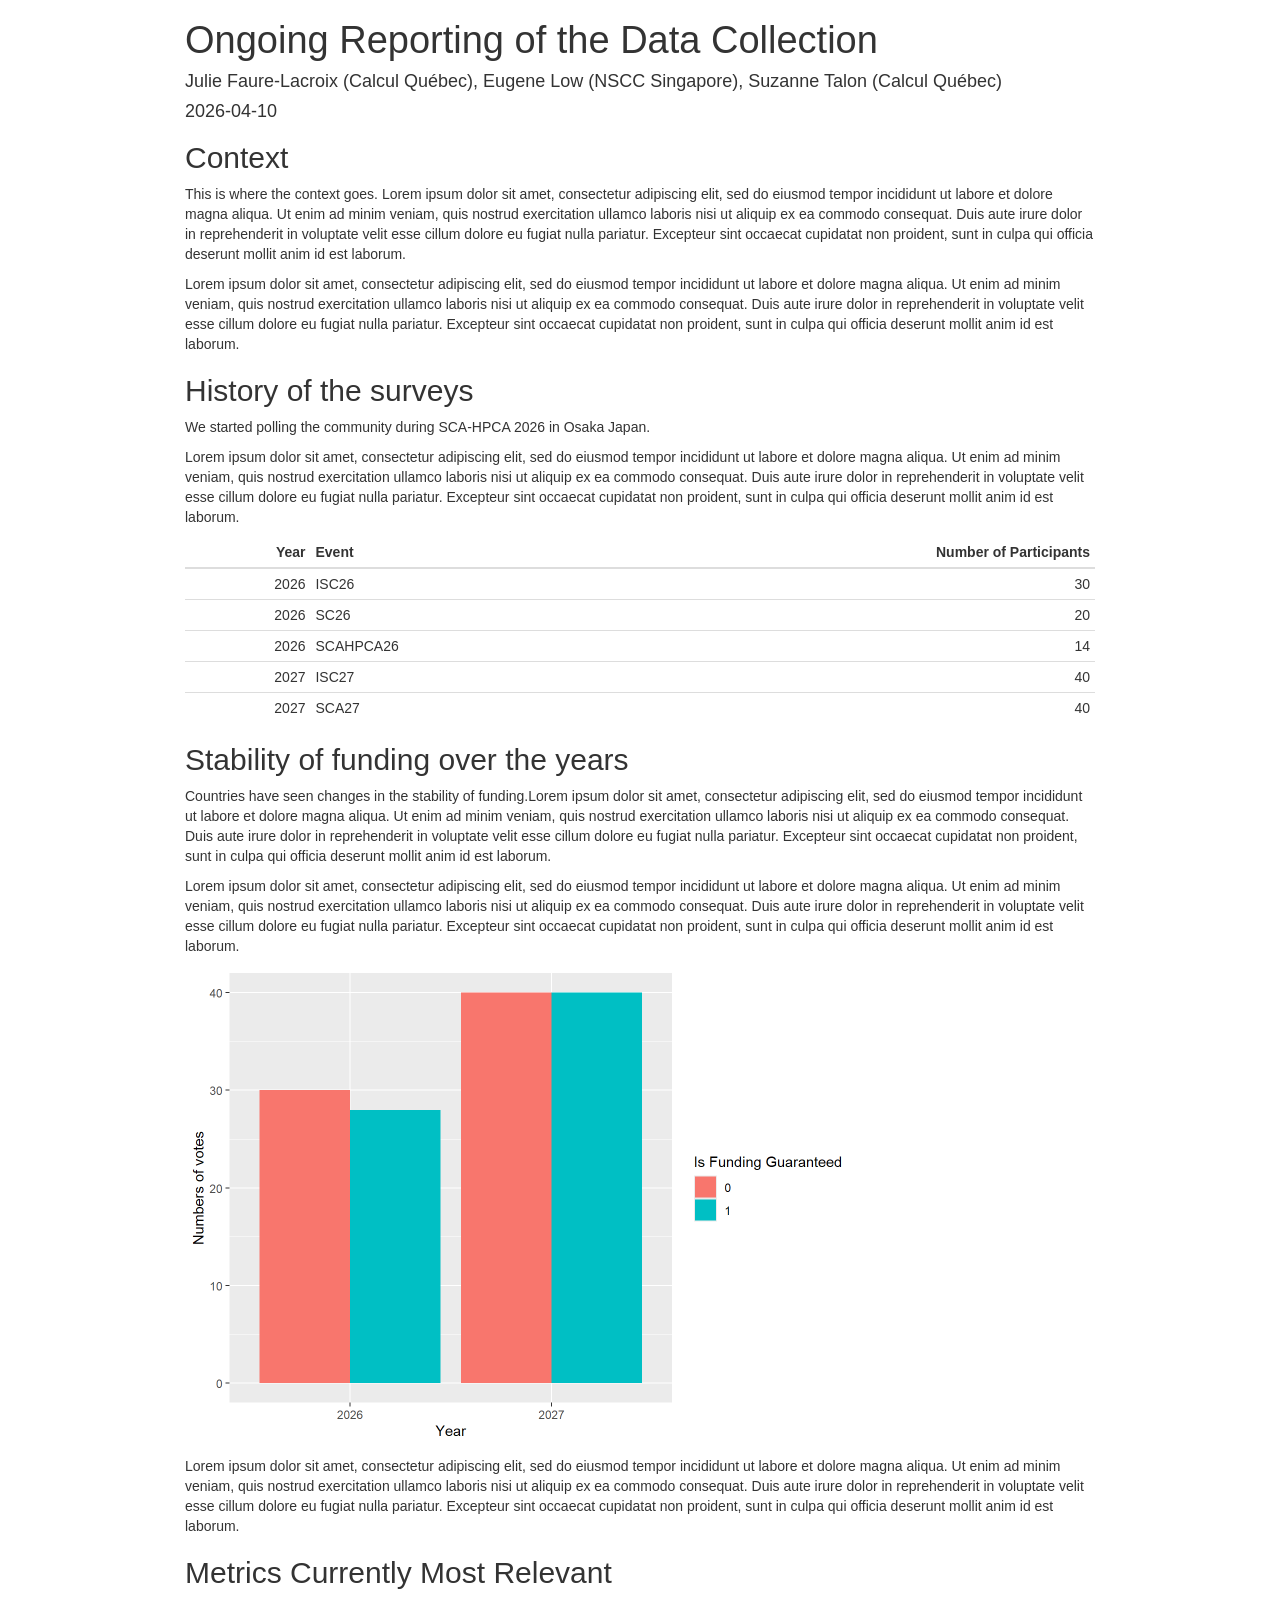
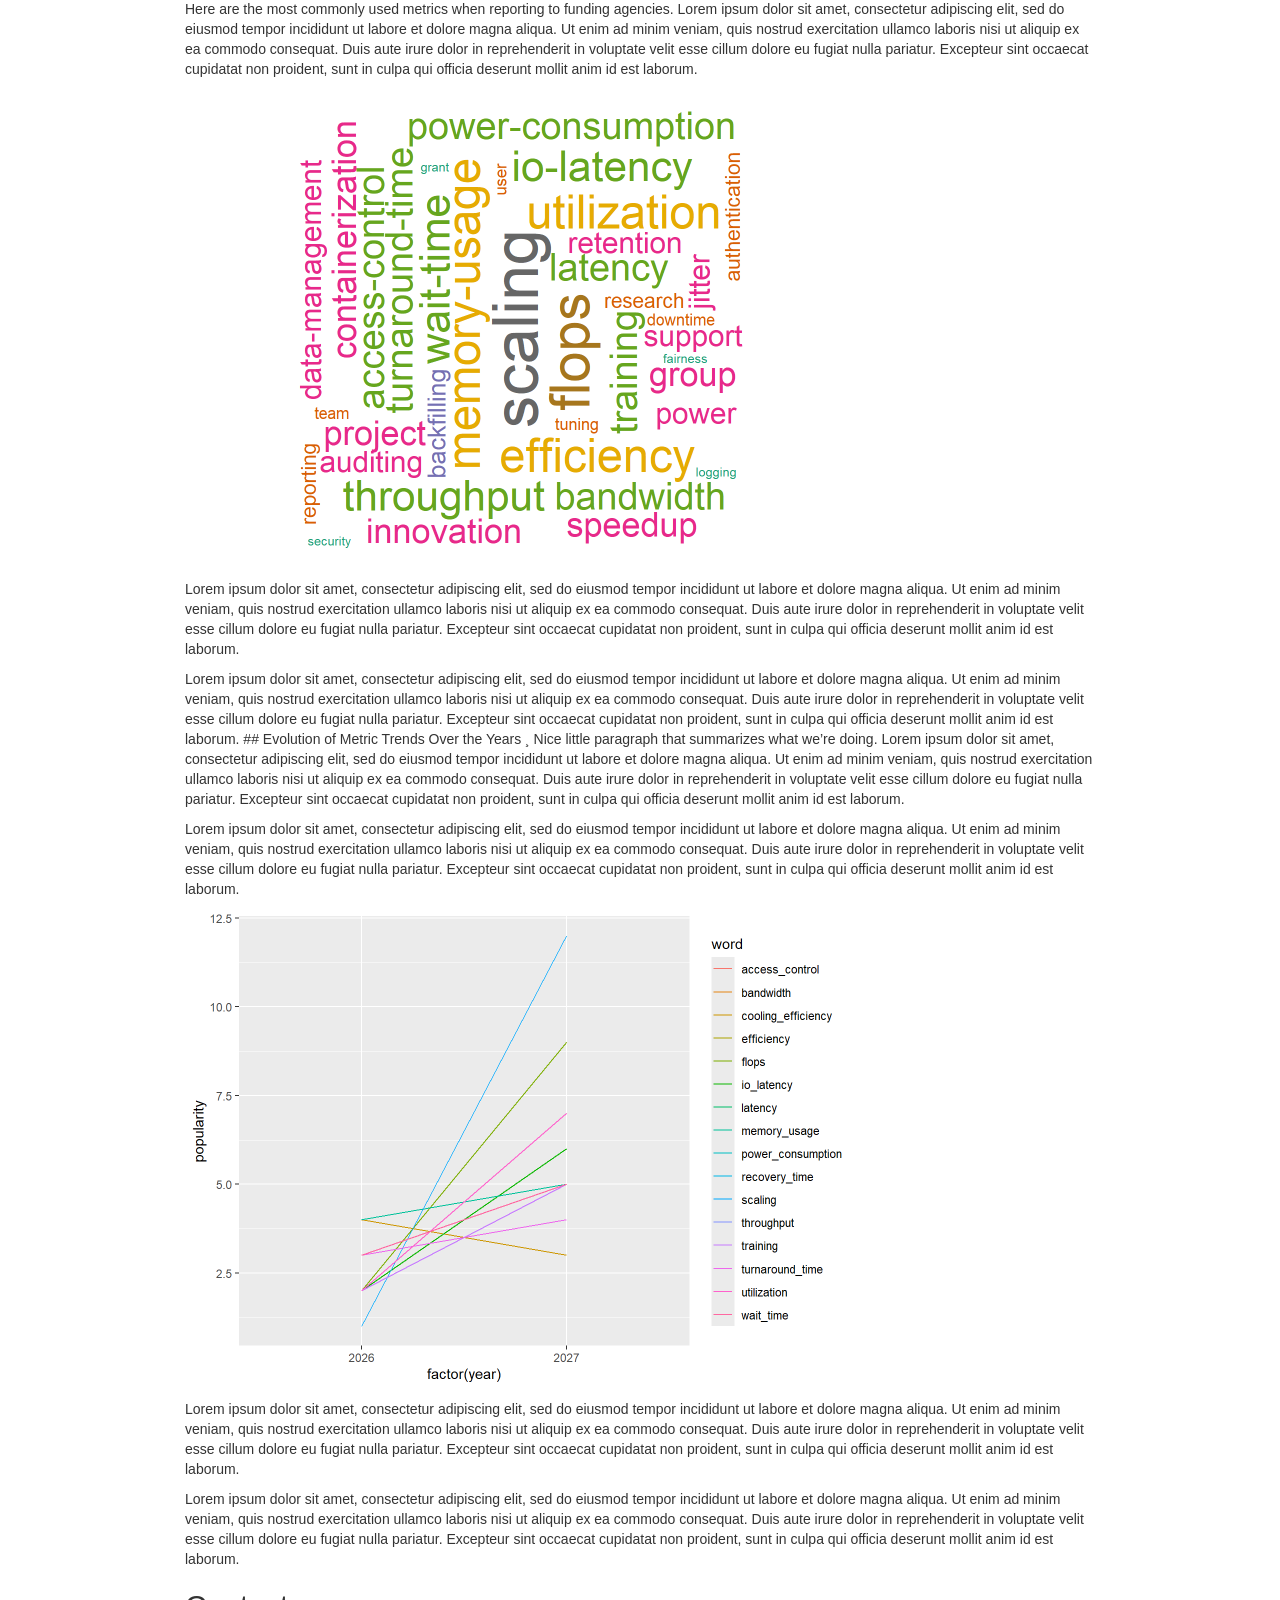
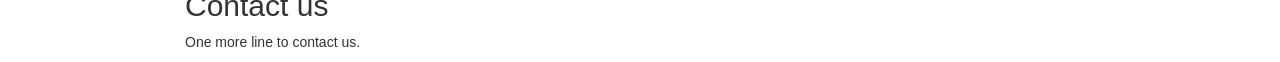
==== commit d430e2e9: "Update report.html automatically generate" ====
--- a/report.html
+++ b/report.html
@@ -361,12 +361,33 @@
 
 <div id="context" class="section level2">
 <h2>Context</h2>
-<p>This is where the context goes.</p>
+<p>This is where the context goes. Lorem ipsum dolor sit amet,
+consectetur adipiscing elit, sed do eiusmod tempor incididunt ut labore
+et dolore magna aliqua. Ut enim ad minim veniam, quis nostrud
+exercitation ullamco laboris nisi ut aliquip ex ea commodo consequat.
+Duis aute irure dolor in reprehenderit in voluptate velit esse cillum
+dolore eu fugiat nulla pariatur. Excepteur sint occaecat cupidatat non
+proident, sunt in culpa qui officia deserunt mollit anim id est
+laborum.</p>
+<p>Lorem ipsum dolor sit amet, consectetur adipiscing elit, sed do
+eiusmod tempor incididunt ut labore et dolore magna aliqua. Ut enim ad
+minim veniam, quis nostrud exercitation ullamco laboris nisi ut aliquip
+ex ea commodo consequat. Duis aute irure dolor in reprehenderit in
+voluptate velit esse cillum dolore eu fugiat nulla pariatur. Excepteur
+sint occaecat cupidatat non proident, sunt in culpa qui officia deserunt
+mollit anim id est laborum.</p>
 </div>
 <div id="history-of-the-surveys" class="section level2">
 <h2>History of the surveys</h2>
 <p>We started polling the community during SCA-HPCA 2026 in Osaka
 Japan.</p>
+<p>Lorem ipsum dolor sit amet, consectetur adipiscing elit, sed do
+eiusmod tempor incididunt ut labore et dolore magna aliqua. Ut enim ad
+minim veniam, quis nostrud exercitation ullamco laboris nisi ut aliquip
+ex ea commodo consequat. Duis aute irure dolor in reprehenderit in
+voluptate velit esse cillum dolore eu fugiat nulla pariatur. Excepteur
+sint occaecat cupidatat non proident, sunt in culpa qui officia deserunt
+mollit anim id est laborum.</p>
 <table>
 <thead>
 <tr class="header">
@@ -406,18 +427,89 @@
 </div>
 <div id="stability-of-funding-over-the-years" class="section level2">
 <h2>Stability of funding over the years</h2>
-<p>Countries have seen changes in the stability of funding.</p>
+<p>Countries have seen changes in the stability of funding.Lorem ipsum
+dolor sit amet, consectetur adipiscing elit, sed do eiusmod tempor
+incididunt ut labore et dolore magna aliqua. Ut enim ad minim veniam,
+quis nostrud exercitation ullamco laboris nisi ut aliquip ex ea commodo
+consequat. Duis aute irure dolor in reprehenderit in voluptate velit
+esse cillum dolore eu fugiat nulla pariatur. Excepteur sint occaecat
+cupidatat non proident, sunt in culpa qui officia deserunt mollit anim
+id est laborum.</p>
+<p>Lorem ipsum dolor sit amet, consectetur adipiscing elit, sed do
+eiusmod tempor incididunt ut labore et dolore magna aliqua. Ut enim ad
+minim veniam, quis nostrud exercitation ullamco laboris nisi ut aliquip
+ex ea commodo consequat. Duis aute irure dolor in reprehenderit in
+voluptate velit esse cillum dolore eu fugiat nulla pariatur. Excepteur
+sint occaecat cupidatat non proident, sunt in culpa qui officia deserunt
+mollit anim id est laborum.</p>
 <p><img role="img" aria-label src="[data-uri]" alt width="672" /></p>
+<p>Lorem ipsum dolor sit amet, consectetur adipiscing elit, sed do
+eiusmod tempor incididunt ut labore et dolore magna aliqua. Ut enim ad
+minim veniam, quis nostrud exercitation ullamco laboris nisi ut aliquip
+ex ea commodo consequat. Duis aute irure dolor in reprehenderit in
+voluptate velit esse cillum dolore eu fugiat nulla pariatur. Excepteur
+sint occaecat cupidatat non proident, sunt in culpa qui officia deserunt
+mollit anim id est laborum.</p>
 </div>
 <div id="metrics-currently-most-relevant" class="section level2">
 <h2>Metrics Currently Most Relevant</h2>
 <p>Here are the most commonly used metrics when reporting to funding
-agencies.</p>
+agencies. Lorem ipsum dolor sit amet, consectetur adipiscing elit, sed
+do eiusmod tempor incididunt ut labore et dolore magna aliqua. Ut enim
+ad minim veniam, quis nostrud exercitation ullamco laboris nisi ut
+aliquip ex ea commodo consequat. Duis aute irure dolor in reprehenderit
+in voluptate velit esse cillum dolore eu fugiat nulla pariatur.
+Excepteur sint occaecat cupidatat non proident, sunt in culpa qui
+officia deserunt mollit anim id est laborum.</p>
 <p><img role="img" aria-label src="[data-uri]" alt width="672" /></p>
-</div>
-<div id="evolution-of-metric-trends-over-the-years" class="section level2">
-<h2>Evolution of Metric Trends Over the Years</h2>
-<p><img role="img" aria-label src="[data-uri]" alt width="672" /></p>
+<p>Lorem ipsum dolor sit amet, consectetur adipiscing elit, sed do
+eiusmod tempor incididunt ut labore et dolore magna aliqua. Ut enim ad
+minim veniam, quis nostrud exercitation ullamco laboris nisi ut aliquip
+ex ea commodo consequat. Duis aute irure dolor in reprehenderit in
+voluptate velit esse cillum dolore eu fugiat nulla pariatur. Excepteur
+sint occaecat cupidatat non proident, sunt in culpa qui officia deserunt
+mollit anim id est laborum.</p>
+<p>Lorem ipsum dolor sit amet, consectetur adipiscing elit, sed do
+eiusmod tempor incididunt ut labore et dolore magna aliqua. Ut enim ad
+minim veniam, quis nostrud exercitation ullamco laboris nisi ut aliquip
+ex ea commodo consequat. Duis aute irure dolor in reprehenderit in
+voluptate velit esse cillum dolore eu fugiat nulla pariatur. Excepteur
+sint occaecat cupidatat non proident, sunt in culpa qui officia deserunt
+mollit anim id est laborum. ## Evolution of Metric Trends Over the Years
+¸ Nice little paragraph that summarizes what we’re doing. Lorem ipsum
+dolor sit amet, consectetur adipiscing elit, sed do eiusmod tempor
+incididunt ut labore et dolore magna aliqua. Ut enim ad minim veniam,
+quis nostrud exercitation ullamco laboris nisi ut aliquip ex ea commodo
+consequat. Duis aute irure dolor in reprehenderit in voluptate velit
+esse cillum dolore eu fugiat nulla pariatur. Excepteur sint occaecat
+cupidatat non proident, sunt in culpa qui officia deserunt mollit anim
+id est laborum.</p>
+<p>Lorem ipsum dolor sit amet, consectetur adipiscing elit, sed do
+eiusmod tempor incididunt ut labore et dolore magna aliqua. Ut enim ad
+minim veniam, quis nostrud exercitation ullamco laboris nisi ut aliquip
+ex ea commodo consequat. Duis aute irure dolor in reprehenderit in
+voluptate velit esse cillum dolore eu fugiat nulla pariatur. Excepteur
+sint occaecat cupidatat non proident, sunt in culpa qui officia deserunt
+mollit anim id est laborum.</p>
+<p><img role="img" aria-label src="[data-uri]